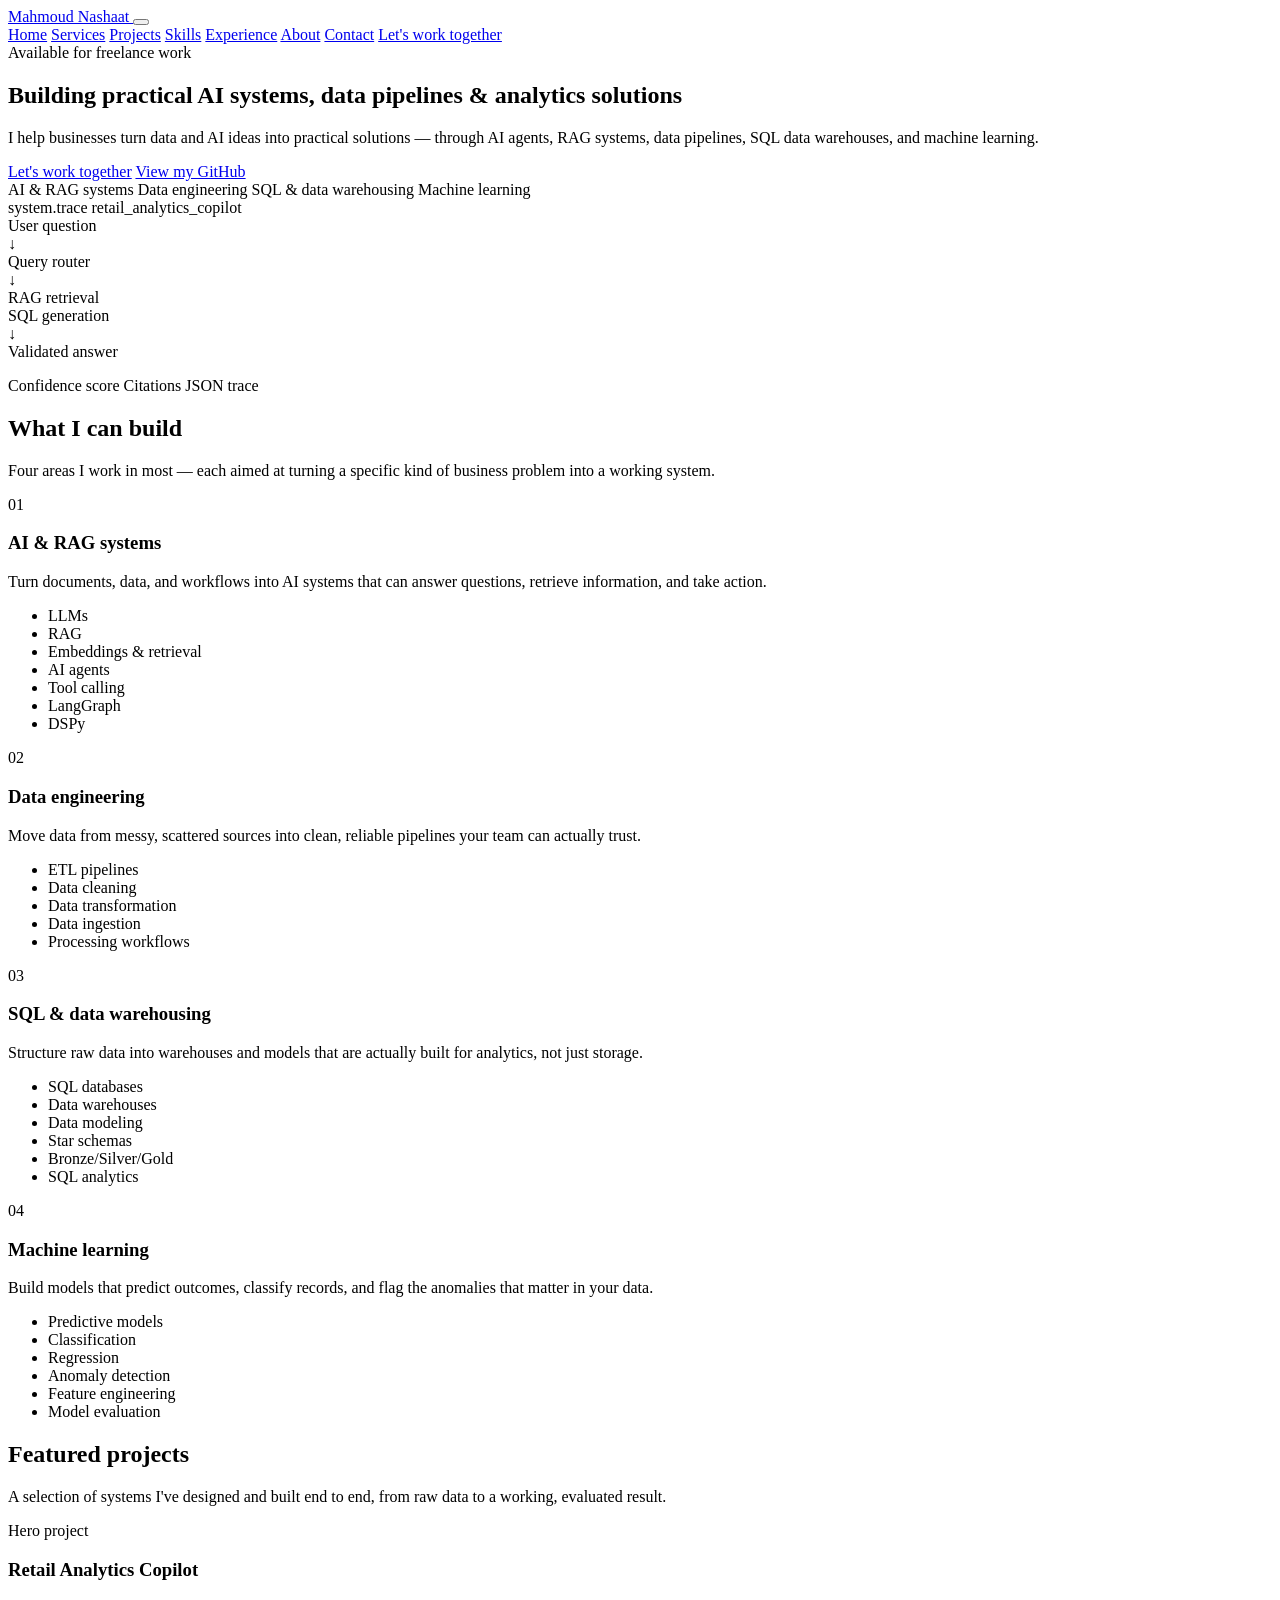
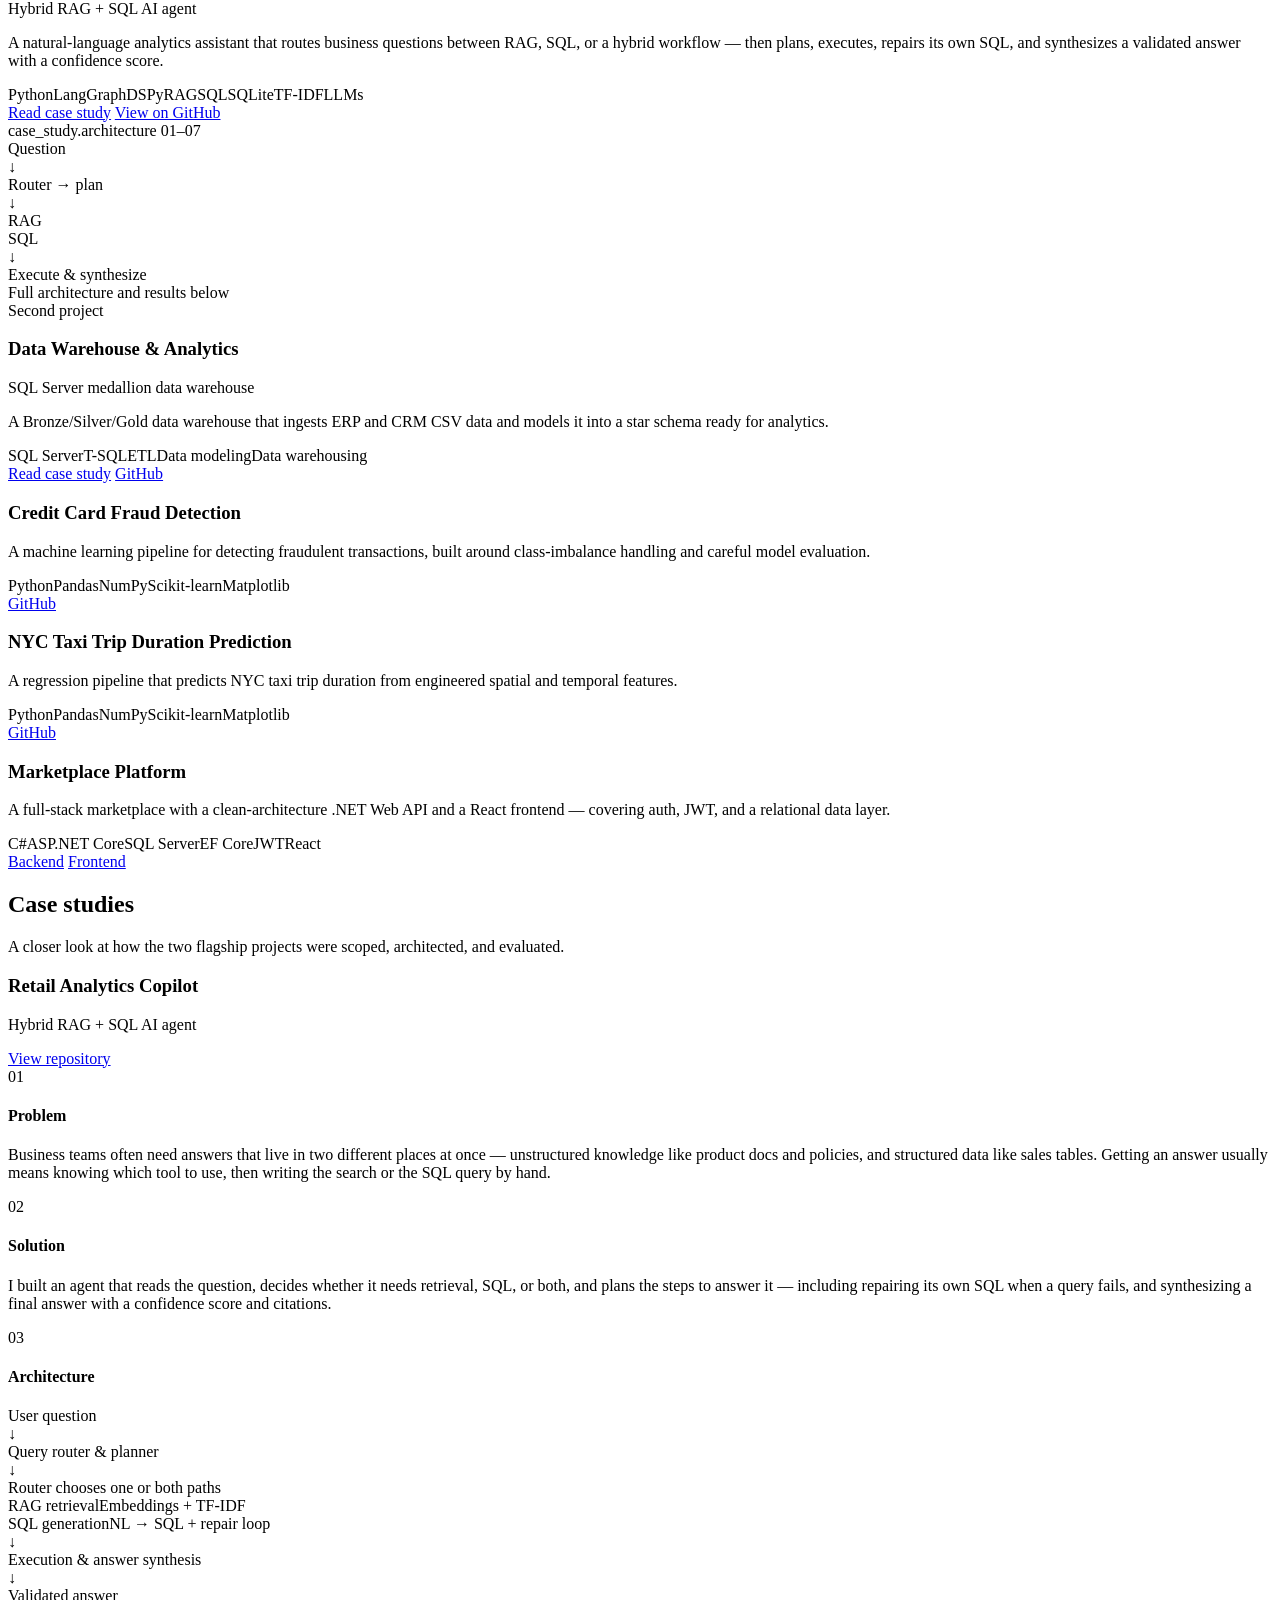
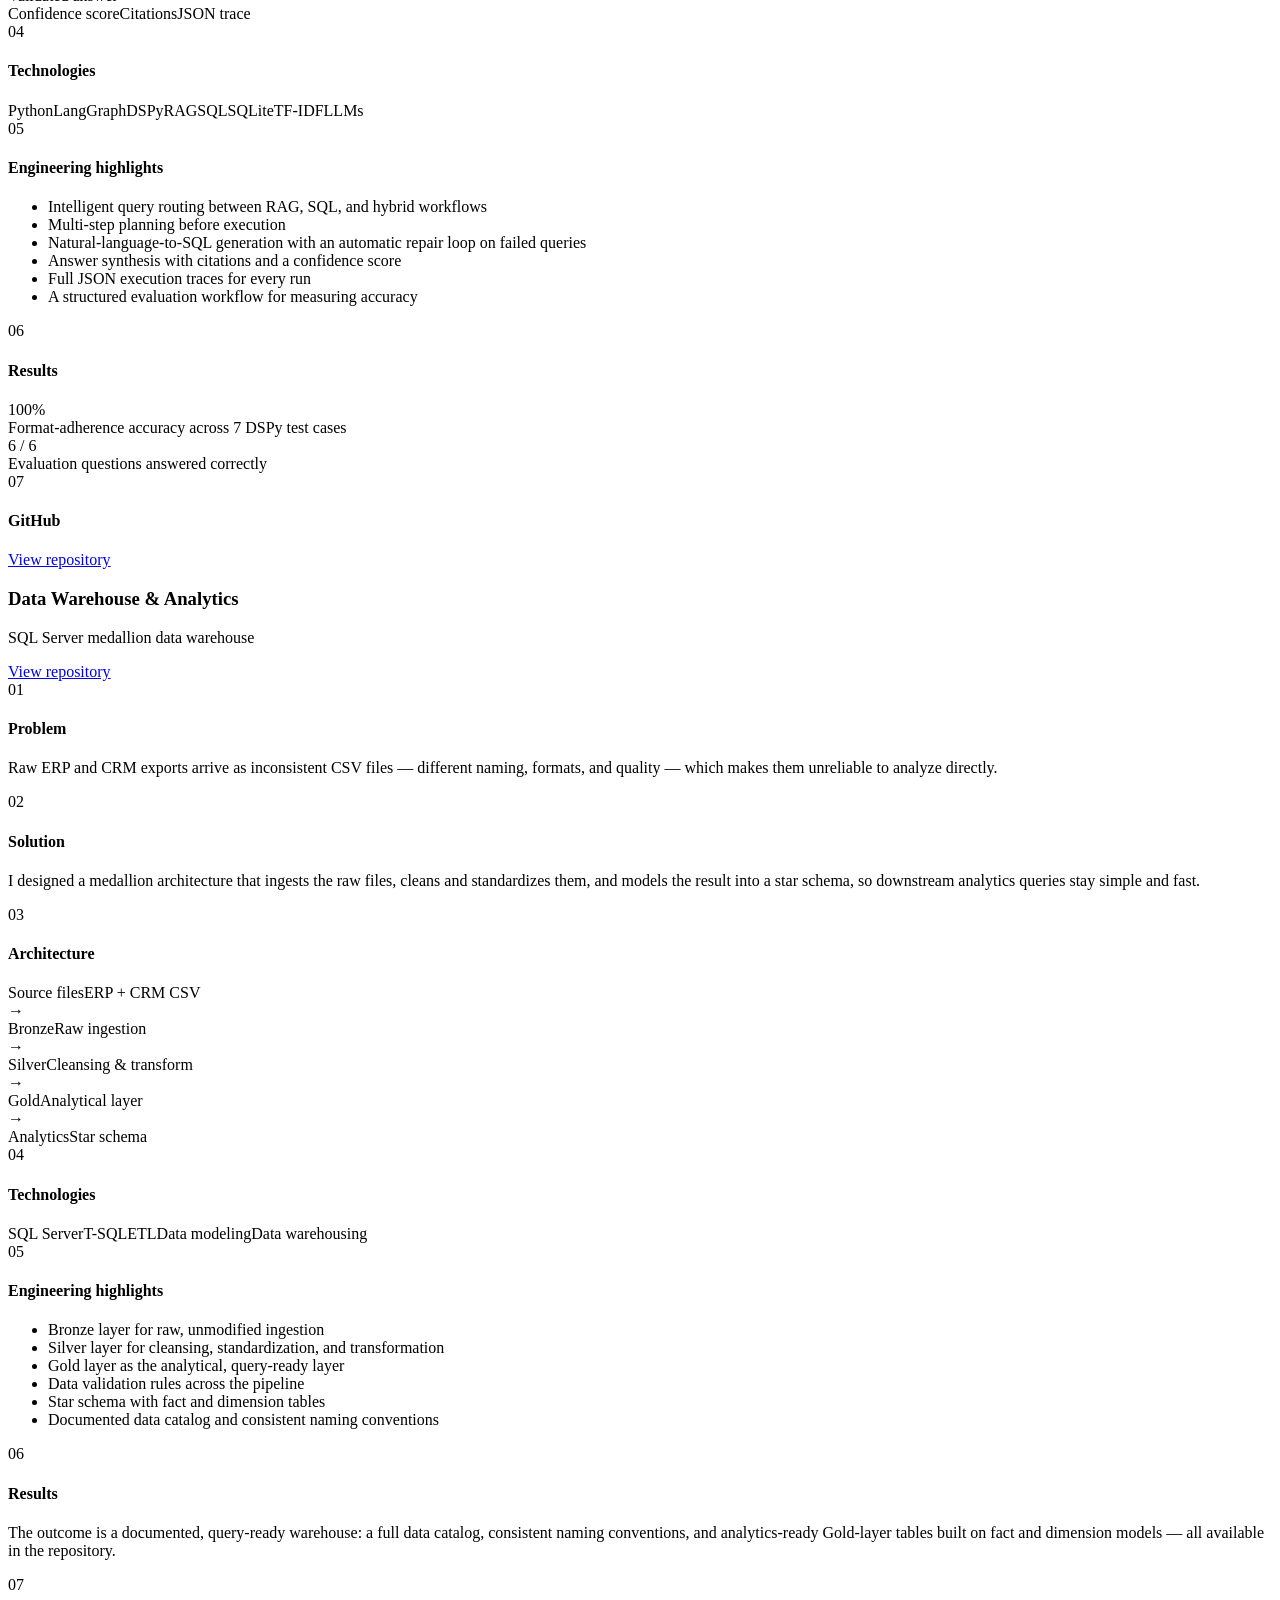
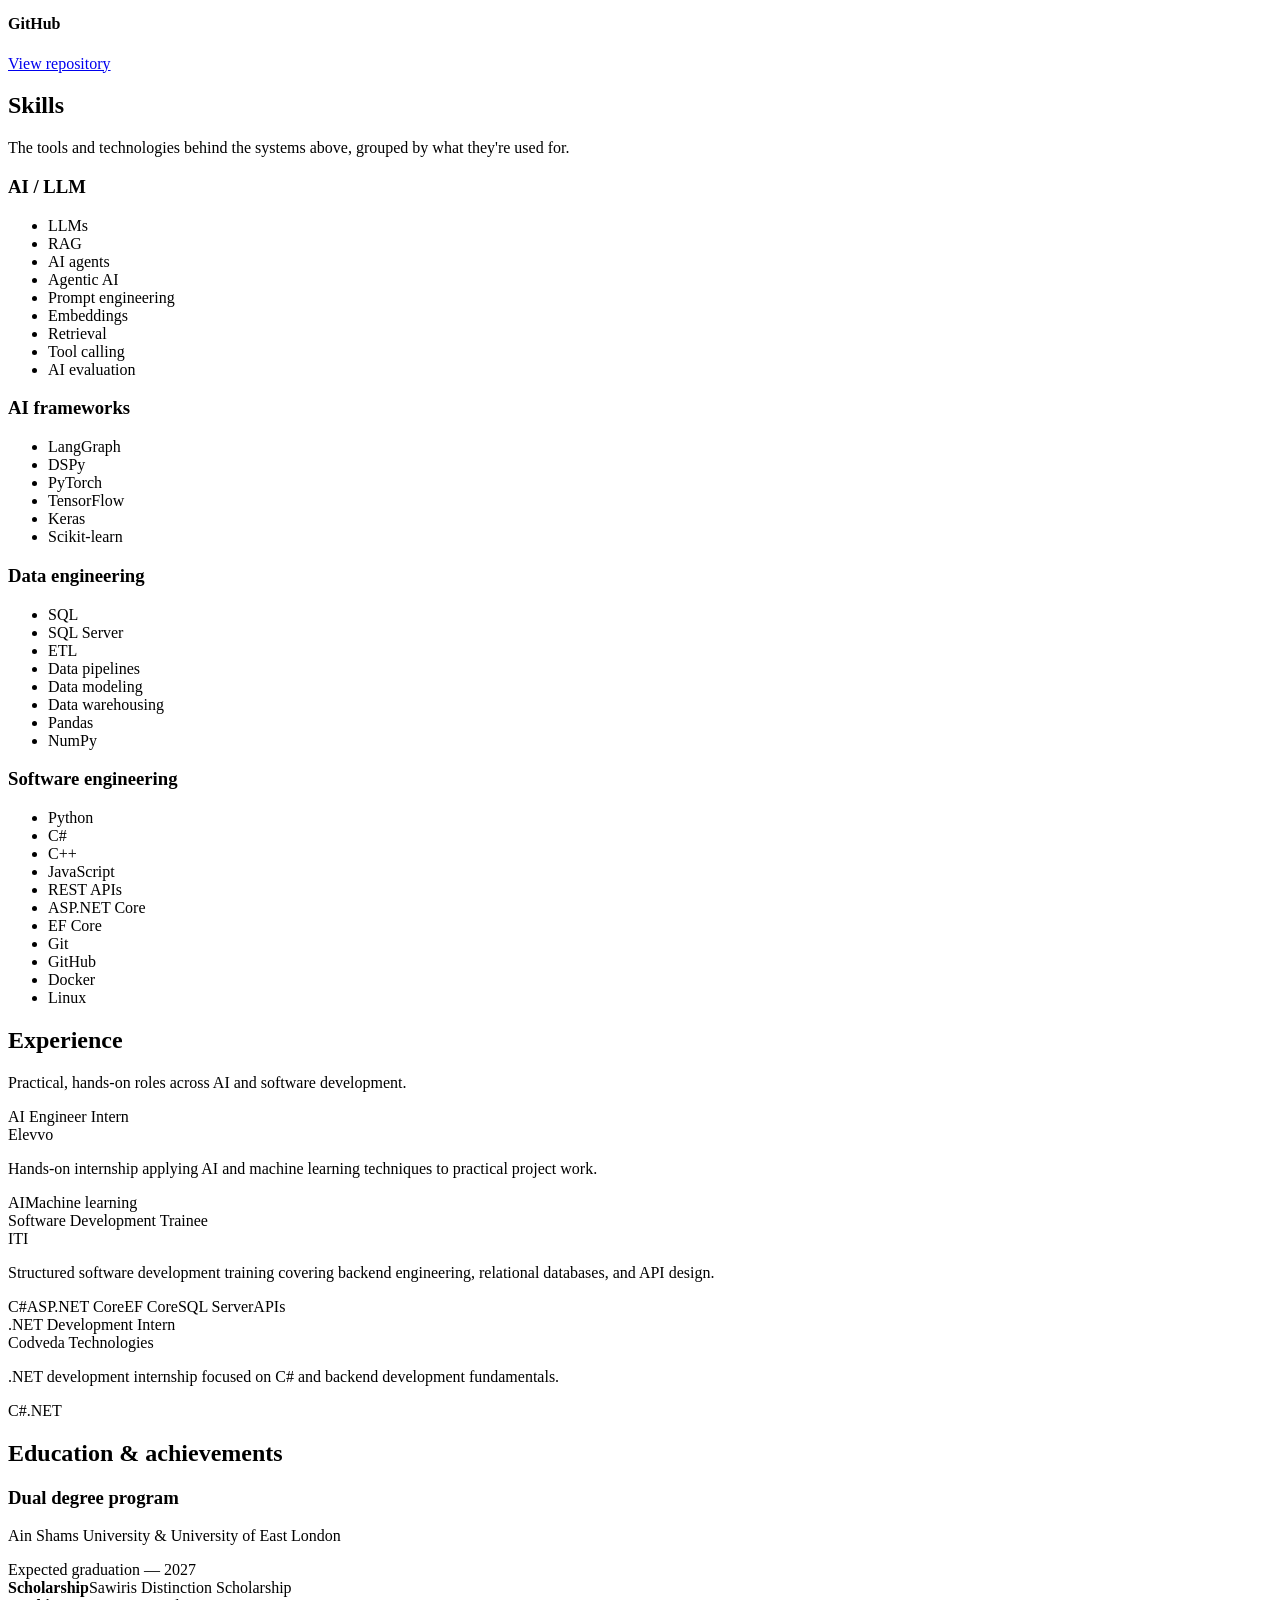
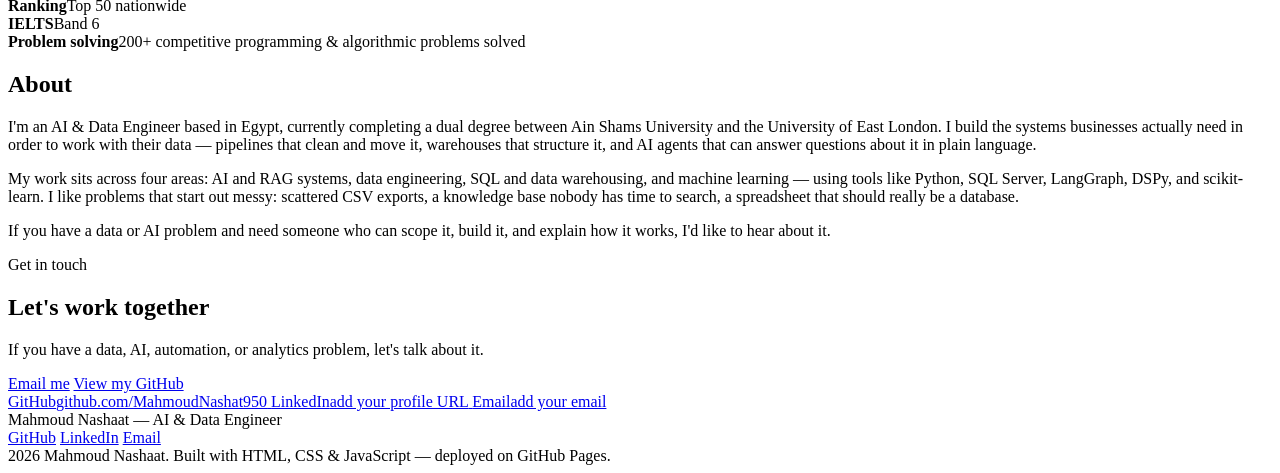
==== index.html @ 98f64640 "Add files via upload" ====
<!DOCTYPE html>
<html lang="en">
<head>
<meta charset="UTF-8">
<meta name="viewport" content="width=device-width, initial-scale=1.0">
<title>Mahmoud Nashaat | AI &amp; Data Engineer</title>
<meta name="description" content="AI &amp; Data Engineer building practical AI systems, data pipelines, SQL data warehouses, and analytics solutions. Available for freelance work.">
<meta name="author" content="Mahmoud Nashaat">

<!-- Open Graph -->
<meta property="og:type" content="website">
<meta property="og:title" content="Mahmoud Nashaat | AI &amp; Data Engineer">
<meta property="og:description" content="AI &amp; Data Engineer building practical AI systems, data pipelines, SQL data warehouses, and analytics solutions.">
<meta property="og:url" content="https://mahmoudnashat950.github.io/">
<meta property="og:site_name" content="Mahmoud Nashaat">

<!-- Twitter -->
<meta name="twitter:card" content="summary">
<meta name="twitter:title" content="Mahmoud Nashaat | AI &amp; Data Engineer">
<meta name="twitter:description" content="AI &amp; Data Engineer building practical AI systems, data pipelines, SQL data warehouses, and analytics solutions.">

<link rel="canonical" href="https://mahmoudnashat950.github.io/">
<link rel="icon" type="image/svg+xml" href="assets/favicon.svg">
<meta name="theme-color" content="#15181C">

<link rel="preconnect" href="https://fonts.googleapis.com">
<link rel="preconnect" href="https://fonts.gstatic.com" crossorigin>
<link href="https://fonts.googleapis.com/css2?family=IBM+Plex+Mono:wght@400;500;600;700&family=IBM+Plex+Sans:wght@400;500;600&display=swap" rel="stylesheet">

<link rel="stylesheet" href="css/styles.css">
<noscript><style>.reveal { opacity: 1 !important; transform: none !important; }</style></noscript>

<script type="application/ld+json">
{
  "@context": "https://schema.org",
  "@type": "Person",
  "name": "Mahmoud Nashaat",
  "jobTitle": "AI & Data Engineer",
  "url": "https://mahmoudnashat950.github.io/",
  "sameAs": ["https://github.com/MahmoudNashat950"]
}
</script>
</head>
<body>

<a class="skip-link" href="#main" style="position:absolute;left:-9999px;top:0;background:#15181C;color:#F3F4F1;padding:12px 18px;z-index:100;font-family:var(--font-display);">Skip to main content</a>

<header class="site-nav">
  <div class="nav-inner">
    <a class="brand" href="#home" aria-label="Mahmoud Nashaat, home">
      <span class="brand-mark" aria-hidden="true"></span>
      Mahmoud Nashaat
    </a>
    <button class="nav-toggle" id="navToggle" aria-label="Toggle navigation menu" aria-expanded="false" aria-controls="navLinks">
      <span></span><span></span><span></span>
    </button>
    <nav id="navLinks" class="nav-links" aria-label="Primary">
      <a href="#home">Home</a>
      <a href="#services">Services</a>
      <a href="#projects">Projects</a>
      <a href="#skills">Skills</a>
      <a href="#experience">Experience</a>
      <a href="#about">About</a>
      <a href="#contact">Contact</a>
      <a class="btn btn-primary btn-sm nav-cta" href="#contact">Let's work together</a>
    </nav>
  </div>
</header>

<main id="main">

  <!-- HERO -->
  <section class="hero" id="home">
    <div class="container">
      <div class="hero-anim">
        <div class="hero-status">
          <span class="dot" aria-hidden="true"></span>
          Available for freelance work
        </div>
        <h1>Building practical AI systems, data pipelines &amp; analytics solutions</h1>
        <p class="hero-sub">I help businesses turn data and AI ideas into practical solutions &mdash; through AI agents, RAG systems, data pipelines, SQL data warehouses, and machine learning.</p>
        <div class="hero-actions">
          <a class="btn btn-primary" href="#contact">Let's work together</a>
          <a class="btn btn-secondary" href="https://github.com/MahmoudNashat950" target="_blank" rel="noopener">View my GitHub</a>
        </div>
        <div class="hero-chips">
          <span class="chip">AI &amp; RAG systems</span>
          <span class="chip">Data engineering</span>
          <span class="chip">SQL &amp; data warehousing</span>
          <span class="chip">Machine learning</span>
        </div>
      </div>

      <div class="hero-visual" aria-hidden="true">
        <div class="hero-visual-label">
          <span>system.trace</span>
          <span>retail_analytics_copilot</span>
        </div>
        <div class="mini-flow">
          <div class="mini-flow-node">User question</div>
          <div class="mini-flow-arrow">&#8595;</div>
          <div class="mini-flow-node">Query router</div>
          <div class="mini-flow-arrow">&#8595;</div>
          <div class="mini-flow-branch">
            <div class="mini-flow-node gold">RAG retrieval</div>
            <div class="mini-flow-node teal">SQL generation</div>
          </div>
          <div class="mini-flow-arrow">&#8595;</div>
          <div class="mini-flow-node">Validated answer</div>
        </div>
        <div class="arch-tags" style="margin-top:16px; justify-content:flex-start;">
          <span class="tech-badge" style="border-color:var(--line-dark); color:var(--on-ink-soft);">Confidence score</span>
          <span class="tech-badge" style="border-color:var(--line-dark); color:var(--on-ink-soft);">Citations</span>
          <span class="tech-badge" style="border-color:var(--line-dark); color:var(--on-ink-soft);">JSON trace</span>
        </div>
      </div>
    </div>
  </section>

  <!-- SERVICES -->
  <section id="services">
    <div class="container">
      <div class="section-head reveal">
        <h2>What I can build</h2>
        <p>Four areas I work in most &mdash; each aimed at turning a specific kind of business problem into a working system.</p>
      </div>
      <div class="services-grid">
        <article class="service-card reveal">
          <span class="service-index">01</span>
          <h3>AI &amp; RAG systems</h3>
          <p>Turn documents, data, and workflows into AI systems that can answer questions, retrieve information, and take action.</p>
          <ul class="service-list">
            <li>LLMs</li><li>RAG</li><li>Embeddings &amp; retrieval</li><li>AI agents</li><li>Tool calling</li><li>LangGraph</li><li>DSPy</li>
          </ul>
        </article>
        <article class="service-card reveal">
          <span class="service-index">02</span>
          <h3>Data engineering</h3>
          <p>Move data from messy, scattered sources into clean, reliable pipelines your team can actually trust.</p>
          <ul class="service-list">
            <li>ETL pipelines</li><li>Data cleaning</li><li>Data transformation</li><li>Data ingestion</li><li>Processing workflows</li>
          </ul>
        </article>
        <article class="service-card reveal">
          <span class="service-index">03</span>
          <h3>SQL &amp; data warehousing</h3>
          <p>Structure raw data into warehouses and models that are actually built for analytics, not just storage.</p>
          <ul class="service-list">
            <li>SQL databases</li><li>Data warehouses</li><li>Data modeling</li><li>Star schemas</li><li>Bronze/Silver/Gold</li><li>SQL analytics</li>
          </ul>
        </article>
        <article class="service-card reveal">
          <span class="service-index">04</span>
          <h3>Machine learning</h3>
          <p>Build models that predict outcomes, classify records, and flag the anomalies that matter in your data.</p>
          <ul class="service-list">
            <li>Predictive models</li><li>Classification</li><li>Regression</li><li>Anomaly detection</li><li>Feature engineering</li><li>Model evaluation</li>
          </ul>
        </article>
      </div>
    </div>
  </section>

  <!-- FEATURED PROJECTS -->
  <section id="projects">
    <div class="container">
      <div class="section-head reveal">
        <h2>Featured projects</h2>
        <p>A selection of systems I've designed and built end to end, from raw data to a working, evaluated result.</p>
      </div>

      <div class="project-hero-card reveal">
        <div class="project-hero-copy">
          <span class="project-flag">Hero project</span>
          <h3>Retail Analytics Copilot</h3>
          <p class="project-subtitle">Hybrid RAG + SQL AI agent</p>
          <p class="project-desc">A natural-language analytics assistant that routes business questions between RAG, SQL, or a hybrid workflow &mdash; then plans, executes, repairs its own SQL, and synthesizes a validated answer with a confidence score.</p>
          <div class="tech-row">
            <span class="tech-badge">Python</span><span class="tech-badge">LangGraph</span><span class="tech-badge">DSPy</span><span class="tech-badge">RAG</span><span class="tech-badge">SQL</span><span class="tech-badge">SQLite</span><span class="tech-badge">TF-IDF</span><span class="tech-badge">LLMs</span>
          </div>
          <div class="project-links">
            <a class="btn btn-primary btn-sm" href="#case-copilot">Read case study</a>
            <a class="btn btn-secondary btn-sm" href="https://github.com/MahmoudNashat950/-Retail-Analytics-Copilot-DSPy-LangGraph-" target="_blank" rel="noopener">View on GitHub</a>
          </div>
        </div>
        <div class="project-hero-visual">
          <div class="hero-visual-label">
            <span>case_study.architecture</span>
            <span>01&ndash;07</span>
          </div>
          <div class="mini-flow">
            <div class="mini-flow-node">Question</div>
            <div class="mini-flow-arrow">&#8595;</div>
            <div class="mini-flow-node">Router &rarr; plan</div>
            <div class="mini-flow-arrow">&#8595;</div>
            <div class="mini-flow-branch">
              <div class="mini-flow-node gold">RAG</div>
              <div class="mini-flow-node teal">SQL</div>
            </div>
            <div class="mini-flow-arrow">&#8595;</div>
            <div class="mini-flow-node">Execute &amp; synthesize</div>
          </div>
          <div class="hero-visual-foot">Full architecture and results below</div>
        </div>
      </div>

      <div class="projects-grid">
        <article class="project-card reveal">
          <span class="project-flag">Second project</span>
          <h3>Data Warehouse &amp; Analytics</h3>
          <p class="project-subtitle">SQL Server medallion data warehouse</p>
          <p class="project-desc">A Bronze/Silver/Gold data warehouse that ingests ERP and CRM CSV data and models it into a star schema ready for analytics.</p>
          <div class="tech-row">
            <span class="tech-badge">SQL Server</span><span class="tech-badge">T-SQL</span><span class="tech-badge">ETL</span><span class="tech-badge">Data modeling</span><span class="tech-badge">Data warehousing</span>
          </div>
          <div class="project-links">
            <a class="btn btn-primary btn-sm" href="#case-warehouse">Read case study</a>
            <a class="btn btn-secondary btn-sm" href="https://github.com/MahmoudNashat950/sql-data-warehouse-project" target="_blank" rel="noopener">GitHub</a>
          </div>
        </article>

        <article class="project-card reveal">
          <h3>Credit Card Fraud Detection</h3>
          <p class="project-desc">A machine learning pipeline for detecting fraudulent transactions, built around class-imbalance handling and careful model evaluation.</p>
          <div class="tech-row">
            <span class="tech-badge">Python</span><span class="tech-badge">Pandas</span><span class="tech-badge">NumPy</span><span class="tech-badge">Scikit-learn</span><span class="tech-badge">Matplotlib</span>
          </div>
          <div class="project-links">
            <a class="btn btn-secondary btn-sm" href="https://github.com/MahmoudNashat950/credit_fraud_project" target="_blank" rel="noopener">GitHub</a>
          </div>
        </article>

        <article class="project-card reveal">
          <h3>NYC Taxi Trip Duration Prediction</h3>
          <p class="project-desc">A regression pipeline that predicts NYC taxi trip duration from engineered spatial and temporal features.</p>
          <div class="tech-row">
            <span class="tech-badge">Python</span><span class="tech-badge">Pandas</span><span class="tech-badge">NumPy</span><span class="tech-badge">Scikit-learn</span><span class="tech-badge">Matplotlib</span>
          </div>
          <div class="project-links">
            <a class="btn btn-secondary btn-sm" href="https://github.com/MahmoudNashat950/Kaggle-New-York-City-Taxi-Trip-Duration" target="_blank" rel="noopener">GitHub</a>
          </div>
        </article>

        <article class="project-card reveal">
          <h3>Marketplace Platform</h3>
          <p class="project-desc">A full-stack marketplace with a clean-architecture .NET Web API and a React frontend &mdash; covering auth, JWT, and a relational data layer.</p>
          <div class="tech-row">
            <span class="tech-badge">C#</span><span class="tech-badge">ASP.NET Core</span><span class="tech-badge">SQL Server</span><span class="tech-badge">EF Core</span><span class="tech-badge">JWT</span><span class="tech-badge">React</span>
          </div>
          <div class="project-links">
            <a class="btn btn-secondary btn-sm" href="https://github.com/MahmoudNashat950/MarketplaceBackend" target="_blank" rel="noopener">Backend</a>
            <a class="btn btn-secondary btn-sm" href="https://github.com/MahmoudNashat950/Ecommerce-frontend" target="_blank" rel="noopener">Frontend</a>
          </div>
        </article>
      </div>
    </div>
  </section>

  <!-- CASE STUDIES -->
  <section id="case-studies">
    <div class="container">
      <div class="section-head reveal">
        <h2>Case studies</h2>
        <p>A closer look at how the two flagship projects were scoped, architected, and evaluated.</p>
      </div>

      <article class="case-study reveal" id="case-copilot">
        <div class="case-head">
          <div>
            <h3>Retail Analytics Copilot</h3>
            <p class="project-subtitle">Hybrid RAG + SQL AI agent</p>
          </div>
          <a class="btn btn-secondary btn-sm" href="https://github.com/MahmoudNashat950/-Retail-Analytics-Copilot-DSPy-LangGraph-" target="_blank" rel="noopener">View repository</a>
        </div>

        <div class="case-block">
          <div class="case-block-head"><span class="case-num">01</span><h4>Problem</h4></div>
          <p>Business teams often need answers that live in two different places at once &mdash; unstructured knowledge like product docs and policies, and structured data like sales tables. Getting an answer usually means knowing which tool to use, then writing the search or the SQL query by hand.</p>
        </div>
        <div class="case-block">
          <div class="case-block-head"><span class="case-num">02</span><h4>Solution</h4></div>
          <p>I built an agent that reads the question, decides whether it needs retrieval, SQL, or both, and plans the steps to answer it &mdash; including repairing its own SQL when a query fails, and synthesizing a final answer with a confidence score and citations.</p>
        </div>
        <div class="case-block">
          <div class="case-block-head"><span class="case-num">03</span><h4>Architecture</h4></div>
          <div class="arch-diagram">
            <div class="arch-node">User question</div>
            <div class="arch-arrow">&#8595;</div>
            <div class="arch-node">Query router &amp; planner</div>
            <div class="arch-arrow">&#8595;</div>
            <div class="arch-branch-label">Router chooses one or both paths</div>
            <div class="arch-branch">
              <div class="arch-node gold">RAG retrieval<span class="arch-note">Embeddings + TF-IDF</span></div>
              <div class="arch-node teal">SQL generation<span class="arch-note">NL &rarr; SQL + repair loop</span></div>
            </div>
            <div class="arch-arrow">&#8595;</div>
            <div class="arch-node">Execution &amp; answer synthesis</div>
            <div class="arch-arrow">&#8595;</div>
            <div class="arch-node">Validated answer
              <div class="arch-tags">
                <span class="tech-badge">Confidence score</span><span class="tech-badge">Citations</span><span class="tech-badge">JSON trace</span>
              </div>
            </div>
          </div>
        </div>
        <div class="case-block">
          <div class="case-block-head"><span class="case-num">04</span><h4>Technologies</h4></div>
          <div class="tech-row">
            <span class="tech-badge">Python</span><span class="tech-badge">LangGraph</span><span class="tech-badge">DSPy</span><span class="tech-badge">RAG</span><span class="tech-badge">SQL</span><span class="tech-badge">SQLite</span><span class="tech-badge">TF-IDF</span><span class="tech-badge">LLMs</span>
          </div>
        </div>
        <div class="case-block">
          <div class="case-block-head"><span class="case-num">05</span><h4>Engineering highlights</h4></div>
          <ul>
            <li>Intelligent query routing between RAG, SQL, and hybrid workflows</li>
            <li>Multi-step planning before execution</li>
            <li>Natural-language-to-SQL generation with an automatic repair loop on failed queries</li>
            <li>Answer synthesis with citations and a confidence score</li>
            <li>Full JSON execution traces for every run</li>
            <li>A structured evaluation workflow for measuring accuracy</li>
          </ul>
        </div>
        <div class="case-block">
          <div class="case-block-head"><span class="case-num">06</span><h4>Results</h4></div>
          <div class="metric-row">
            <div class="metric-card">
              <div class="metric-value">100%</div>
              <div class="metric-label">Format-adherence accuracy across 7 DSPy test cases</div>
            </div>
            <div class="metric-card">
              <div class="metric-value">6 / 6</div>
              <div class="metric-label">Evaluation questions answered correctly</div>
            </div>
          </div>
        </div>
        <div class="case-block">
          <div class="case-block-head"><span class="case-num">07</span><h4>GitHub</h4></div>
          <a class="btn btn-primary btn-sm" href="https://github.com/MahmoudNashat950/-Retail-Analytics-Copilot-DSPy-LangGraph-" target="_blank" rel="noopener">View repository</a>
        </div>
      </article>

      <article class="case-study reveal" id="case-warehouse">
        <div class="case-head">
          <div>
            <h3>Data Warehouse &amp; Analytics</h3>
            <p class="project-subtitle">SQL Server medallion data warehouse</p>
          </div>
          <a class="btn btn-secondary btn-sm" href="https://github.com/MahmoudNashat950/sql-data-warehouse-project" target="_blank" rel="noopener">View repository</a>
        </div>

        <div class="case-block">
          <div class="case-block-head"><span class="case-num">01</span><h4>Problem</h4></div>
          <p>Raw ERP and CRM exports arrive as inconsistent CSV files &mdash; different naming, formats, and quality &mdash; which makes them unreliable to analyze directly.</p>
        </div>
        <div class="case-block">
          <div class="case-block-head"><span class="case-num">02</span><h4>Solution</h4></div>
          <p>I designed a medallion architecture that ingests the raw files, cleans and standardizes them, and models the result into a star schema, so downstream analytics queries stay simple and fast.</p>
        </div>
        <div class="case-block">
          <div class="case-block-head"><span class="case-num">03</span><h4>Architecture</h4></div>
          <div class="arch-pipeline">
            <div class="arch-node">Source files<span class="arch-note">ERP + CRM CSV</span></div>
            <div class="arch-pipeline-arrow">&#8594;</div>
            <div class="arch-node bronze">Bronze<span class="arch-note">Raw ingestion</span></div>
            <div class="arch-pipeline-arrow">&#8594;</div>
            <div class="arch-node silver">Silver<span class="arch-note">Cleansing &amp; transform</span></div>
            <div class="arch-pipeline-arrow">&#8594;</div>
            <div class="arch-node gold">Gold<span class="arch-note">Analytical layer</span></div>
            <div class="arch-pipeline-arrow">&#8594;</div>
            <div class="arch-node">Analytics<span class="arch-note">Star schema</span></div>
          </div>
        </div>
        <div class="case-block">
          <div class="case-block-head"><span class="case-num">04</span><h4>Technologies</h4></div>
          <div class="tech-row">
            <span class="tech-badge">SQL Server</span><span class="tech-badge">T-SQL</span><span class="tech-badge">ETL</span><span class="tech-badge">Data modeling</span><span class="tech-badge">Data warehousing</span>
          </div>
        </div>
        <div class="case-block">
          <div class="case-block-head"><span class="case-num">05</span><h4>Engineering highlights</h4></div>
          <ul>
            <li>Bronze layer for raw, unmodified ingestion</li>
            <li>Silver layer for cleansing, standardization, and transformation</li>
            <li>Gold layer as the analytical, query-ready layer</li>
            <li>Data validation rules across the pipeline</li>
            <li>Star schema with fact and dimension tables</li>
            <li>Documented data catalog and consistent naming conventions</li>
          </ul>
        </div>
        <div class="case-block">
          <div class="case-block-head"><span class="case-num">06</span><h4>Results</h4></div>
          <p>The outcome is a documented, query-ready warehouse: a full data catalog, consistent naming conventions, and analytics-ready Gold-layer tables built on fact and dimension models &mdash; all available in the repository.</p>
        </div>
        <div class="case-block">
          <div class="case-block-head"><span class="case-num">07</span><h4>GitHub</h4></div>
          <a class="btn btn-primary btn-sm" href="https://github.com/MahmoudNashat950/sql-data-warehouse-project" target="_blank" rel="noopener">View repository</a>
        </div>
      </article>
    </div>
  </section>

  <!-- SKILLS -->
  <section id="skills">
    <div class="container">
      <div class="section-head reveal">
        <h2>Skills</h2>
        <p>The tools and technologies behind the systems above, grouped by what they're used for.</p>
      </div>
      <div class="skills-grid">
        <div class="skill-group reveal">
          <h3>AI / LLM</h3>
          <ul class="skill-chips">
            <li>LLMs</li><li>RAG</li><li>AI agents</li><li>Agentic AI</li><li>Prompt engineering</li><li>Embeddings</li><li>Retrieval</li><li>Tool calling</li><li>AI evaluation</li>
          </ul>
        </div>
        <div class="skill-group reveal">
          <h3>AI frameworks</h3>
          <ul class="skill-chips">
            <li>LangGraph</li><li>DSPy</li><li>PyTorch</li><li>TensorFlow</li><li>Keras</li><li>Scikit-learn</li>
          </ul>
        </div>
        <div class="skill-group reveal">
          <h3>Data engineering</h3>
          <ul class="skill-chips">
            <li>SQL</li><li>SQL Server</li><li>ETL</li><li>Data pipelines</li><li>Data modeling</li><li>Data warehousing</li><li>Pandas</li><li>NumPy</li>
          </ul>
        </div>
        <div class="skill-group reveal">
          <h3>Software engineering</h3>
          <ul class="skill-chips">
            <li>Python</li><li>C#</li><li>C++</li><li>JavaScript</li><li>REST APIs</li><li>ASP.NET Core</li><li>EF Core</li><li>Git</li><li>GitHub</li><li>Docker</li><li>Linux</li>
          </ul>
        </div>
      </div>
    </div>
  </section>

  <!-- EXPERIENCE -->
  <section id="experience">
    <div class="container">
      <div class="section-head reveal">
        <h2>Experience</h2>
        <p>Practical, hands-on roles across AI and software development.</p>
      </div>
      <div class="timeline">
        <div class="timeline-item reveal">
          <div class="timeline-role">AI Engineer Intern</div>
          <div class="timeline-org">Elevvo</div>
          <p class="timeline-desc">Hands-on internship applying AI and machine learning techniques to practical project work.</p>
          <div class="timeline-tags">
            <span class="tech-badge">AI</span><span class="tech-badge">Machine learning</span>
          </div>
        </div>
        <div class="timeline-item reveal">
          <div class="timeline-role">Software Development Trainee</div>
          <div class="timeline-org">ITI</div>
          <p class="timeline-desc">Structured software development training covering backend engineering, relational databases, and API design.</p>
          <div class="timeline-tags">
            <span class="tech-badge">C#</span><span class="tech-badge">ASP.NET Core</span><span class="tech-badge">EF Core</span><span class="tech-badge">SQL Server</span><span class="tech-badge">APIs</span>
          </div>
        </div>
        <div class="timeline-item reveal">
          <div class="timeline-role">.NET Development Intern</div>
          <div class="timeline-org">Codveda Technologies</div>
          <p class="timeline-desc">.NET development internship focused on C# and backend development fundamentals.</p>
          <div class="timeline-tags">
            <span class="tech-badge">C#</span><span class="tech-badge">.NET</span>
          </div>
        </div>
      </div>
    </div>
  </section>

  <!-- EDUCATION & ACHIEVEMENTS -->
  <section id="education">
    <div class="container">
      <div class="section-head reveal">
        <h2>Education &amp; achievements</h2>
      </div>
      <div class="edu-ach-grid">
        <div class="edu-card reveal">
          <h3>Dual degree program</h3>
          <p>Ain Shams University &amp; University of East London</p>
          <div class="edu-meta">Expected graduation &mdash; 2027</div>
        </div>
        <div class="ach-list reveal">
          <div class="ach-item"><strong>Scholarship</strong>Sawiris Distinction Scholarship</div>
          <div class="ach-item"><strong>Ranking</strong>Top 50 nationwide</div>
          <div class="ach-item"><strong>IELTS</strong>Band 6</div>
          <div class="ach-item"><strong>Problem solving</strong>200+ competitive programming &amp; algorithmic problems solved</div>
        </div>
      </div>
    </div>
  </section>

  <!-- ABOUT -->
  <section id="about">
    <div class="container about-wrap">
      <div class="section-head reveal" style="margin-bottom:0;">
        <h2>About</h2>
      </div>
      <div class="about-copy reveal">
        <p>I'm an AI &amp; Data Engineer based in Egypt, currently completing a dual degree between Ain Shams University and the University of East London. I build the systems businesses actually need in order to work with their data &mdash; pipelines that clean and move it, warehouses that structure it, and AI agents that can answer questions about it in plain language.</p>
        <p>My work sits across four areas: AI and RAG systems, data engineering, SQL and data warehousing, and machine learning &mdash; using tools like Python, SQL Server, LangGraph, DSPy, and scikit-learn. I like problems that start out messy: scattered CSV exports, a knowledge base nobody has time to search, a spreadsheet that should really be a database.</p>
        <p>If you have a data or AI problem and need someone who can scope it, build it, and explain how it works, I'd like to hear about it.</p>
      </div>
    </div>
  </section>

  <!-- CONTACT -->
  <section id="contact" class="contact-section">
    <div class="container contact-inner">
      <div>
        <div class="section-mark reveal">Get in touch</div>
        <h2 class="reveal">Let's work together</h2>
        <div class="section-head reveal" style="margin-top:14px;">
          <p>If you have a data, AI, automation, or analytics problem, let's talk about it.</p>
        </div>
        <div class="contact-actions reveal">
          <a class="btn btn-primary-on-ink" href="mailto:YOUR_EMAIL@example.com">Email me</a>
          <a class="btn btn-ghost-on-ink" href="https://github.com/MahmoudNashat950" target="_blank" rel="noopener">View my GitHub</a>
        </div>
      </div>
      <div class="contact-links reveal">
        <a class="contact-link" href="https://github.com/MahmoudNashat950" target="_blank" rel="noopener">
          <span>GitHub</span><span>github.com/MahmoudNashat950</span>
        </a>
        <a class="contact-link" href="https://linkedin.com/in/YOUR-LINKEDIN-USERNAME" target="_blank" rel="noopener">
          <span>LinkedIn</span><span>add your profile URL</span>
        </a>
        <a class="contact-link" href="mailto:YOUR_EMAIL@example.com">
          <span>Email</span><span>add your email</span>
        </a>
      </div>
    </div>
  </section>

</main>

<footer class="site-footer">
  <div class="container footer-inner">
    <div class="footer-brand">Mahmoud Nashaat &mdash; AI &amp; Data Engineer</div>
    <div class="footer-links">
      <a href="https://github.com/MahmoudNashat950" target="_blank" rel="noopener">GitHub</a>
      <a href="https://linkedin.com/in/YOUR-LINKEDIN-USERNAME" target="_blank" rel="noopener">LinkedIn</a>
      <a href="mailto:YOUR_EMAIL@example.com">Email</a>
    </div>
    <div class="footer-note">
      <span id="footYear">2026</span> Mahmoud Nashaat. Built with HTML, CSS &amp; JavaScript &mdash; deployed on GitHub Pages.
    </div>
  </div>
</footer>

<script src="js/main.js"></script>
</body>
</html>
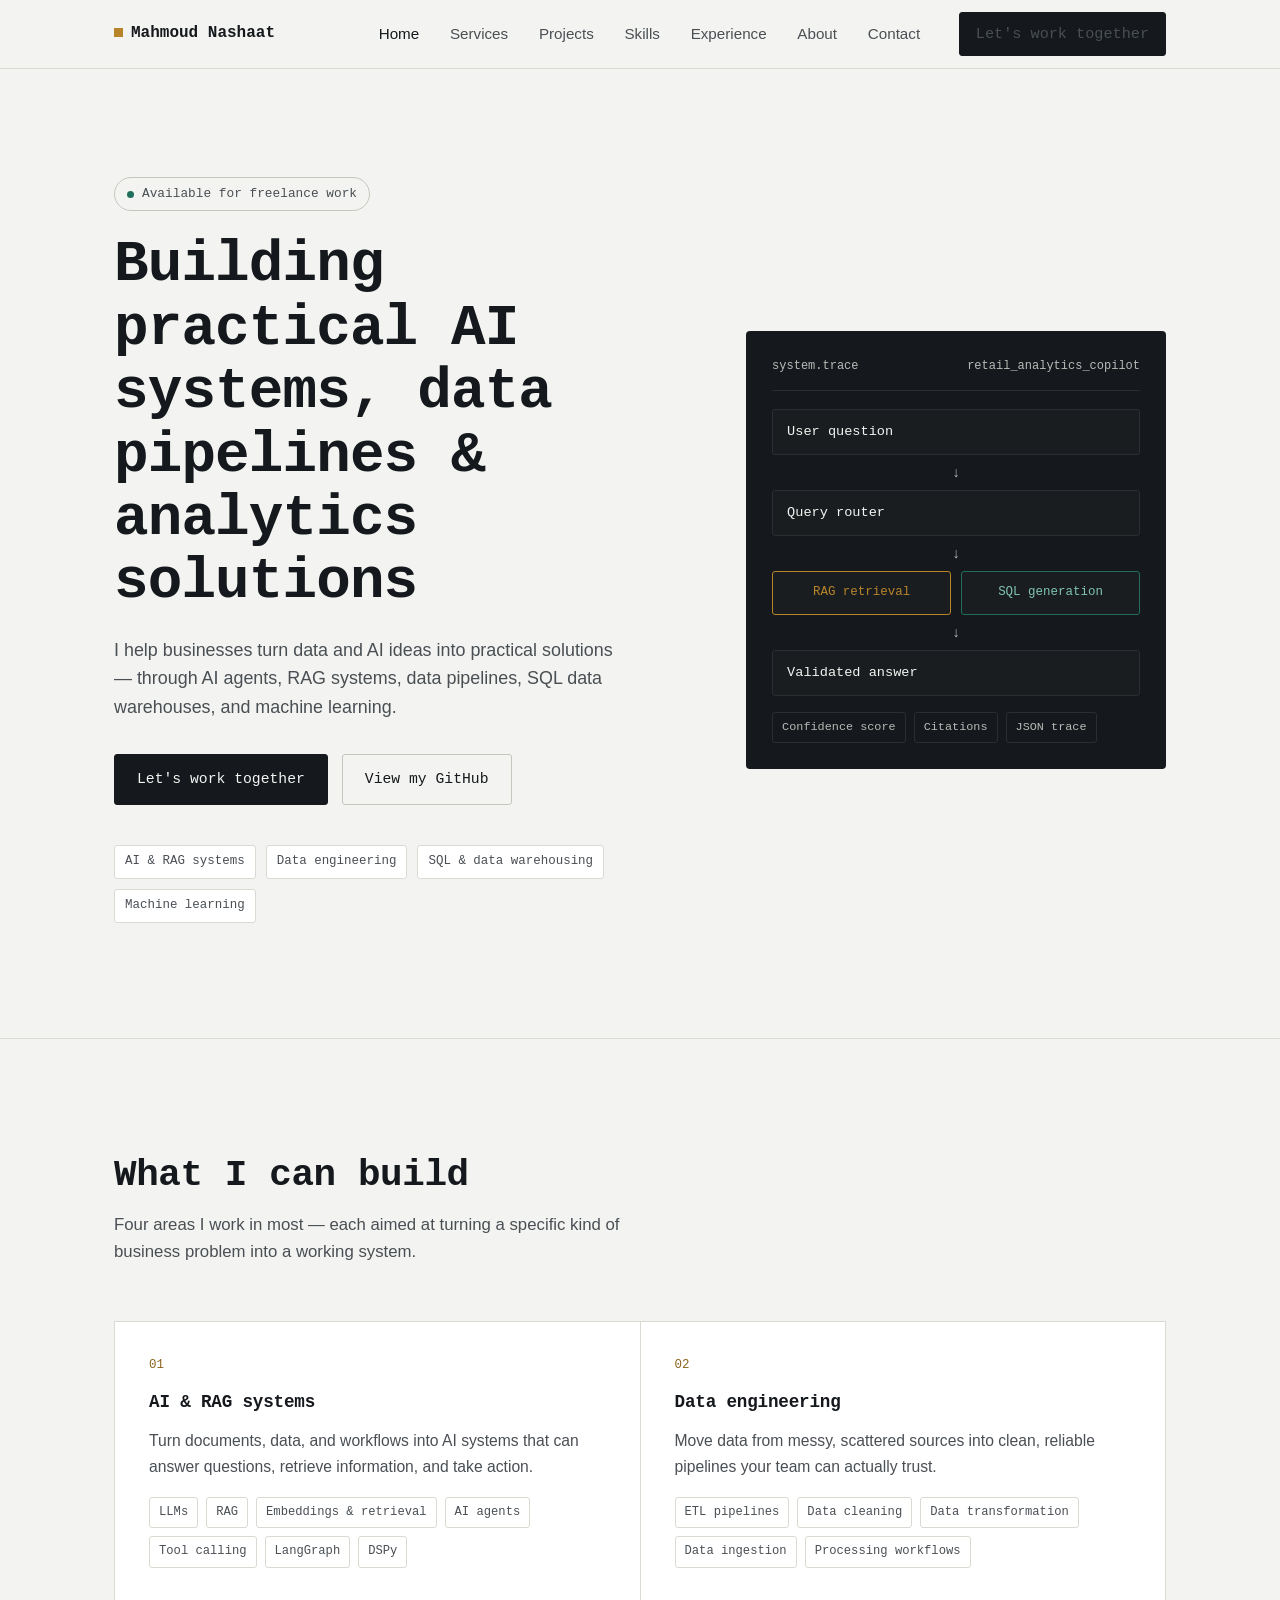
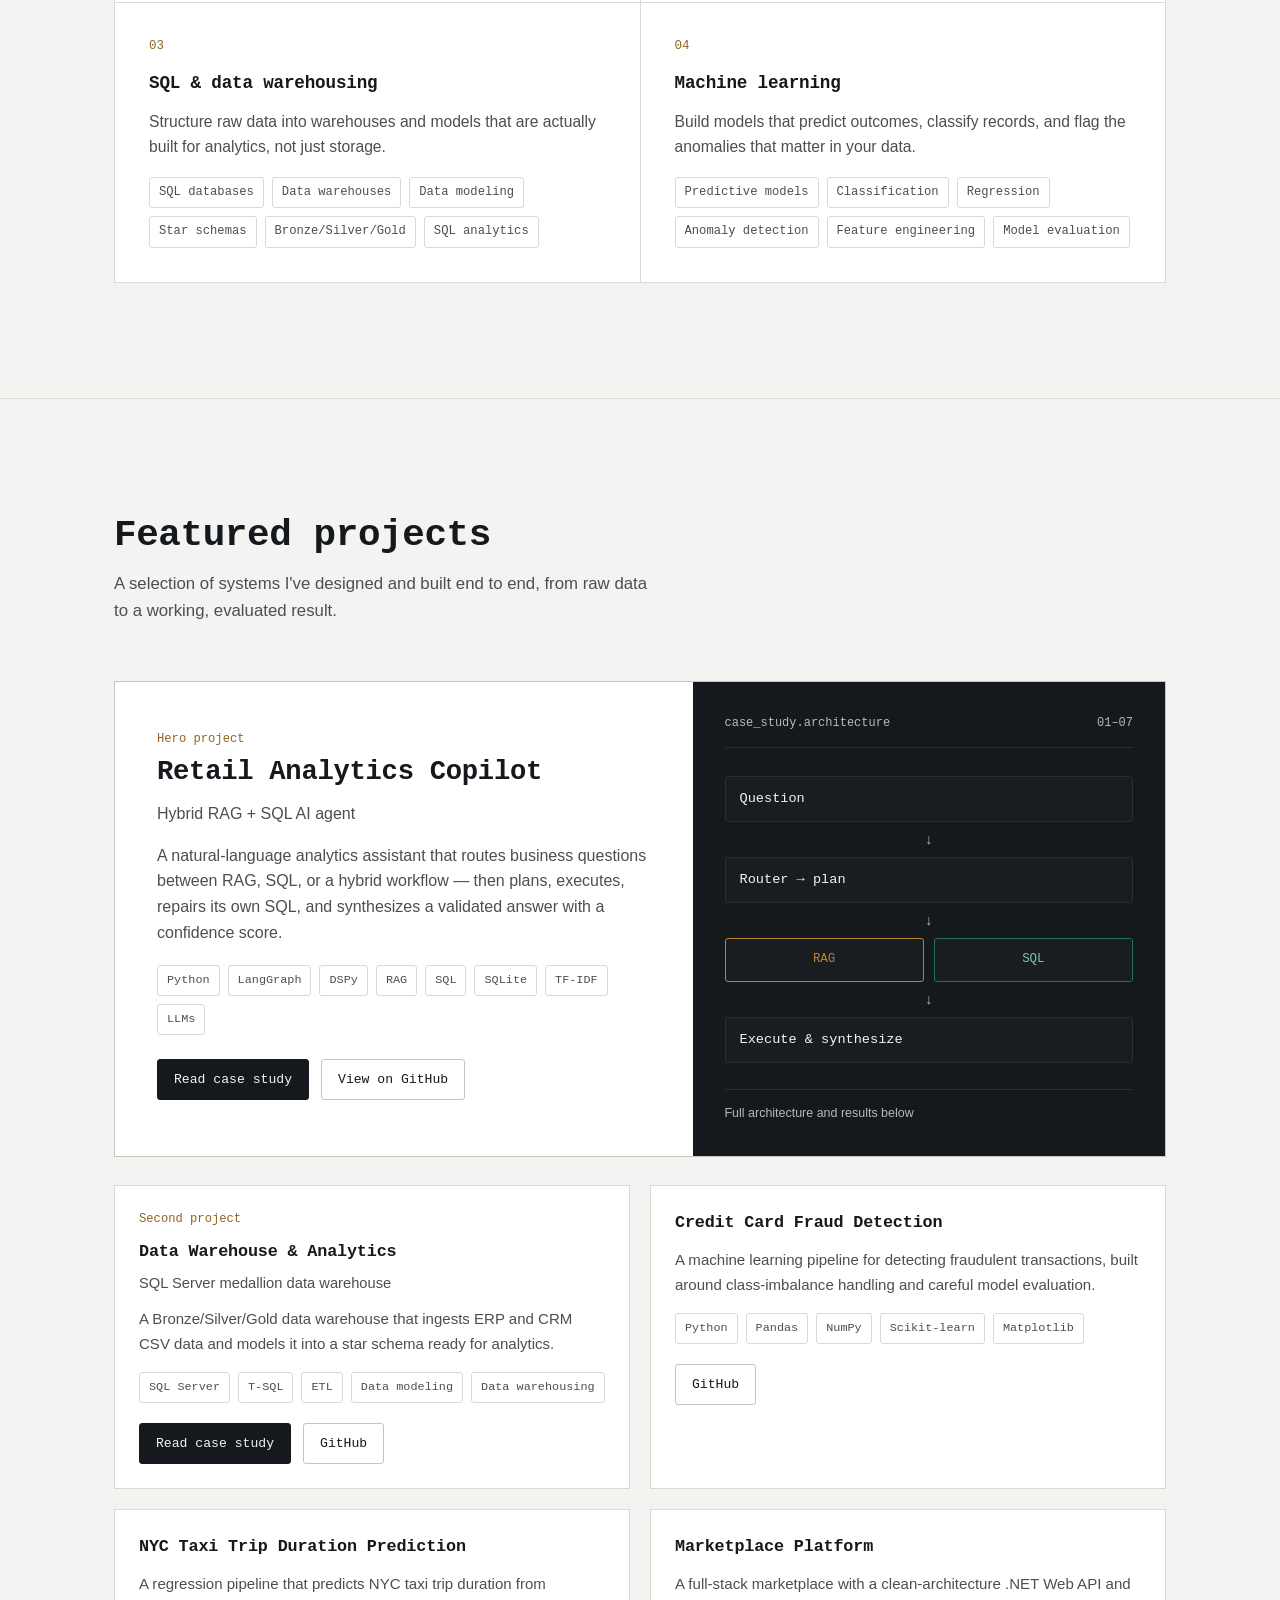
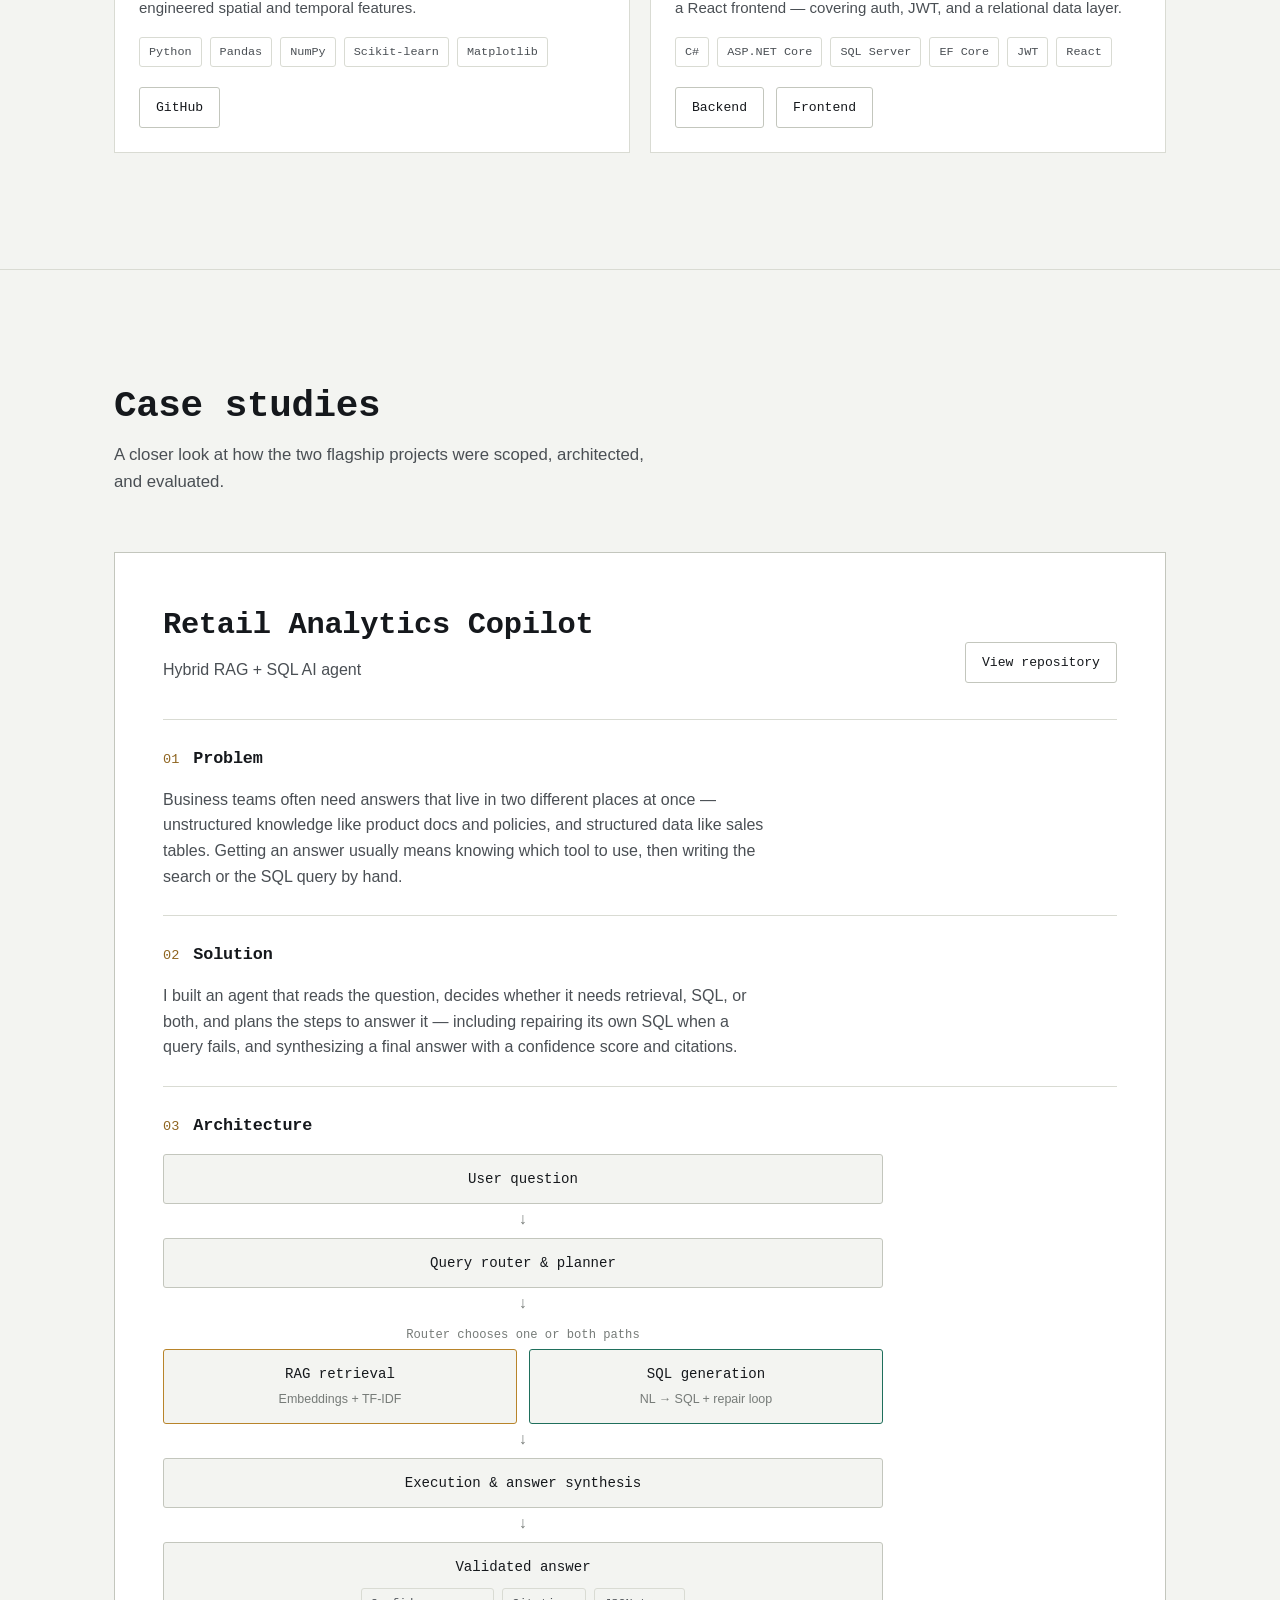
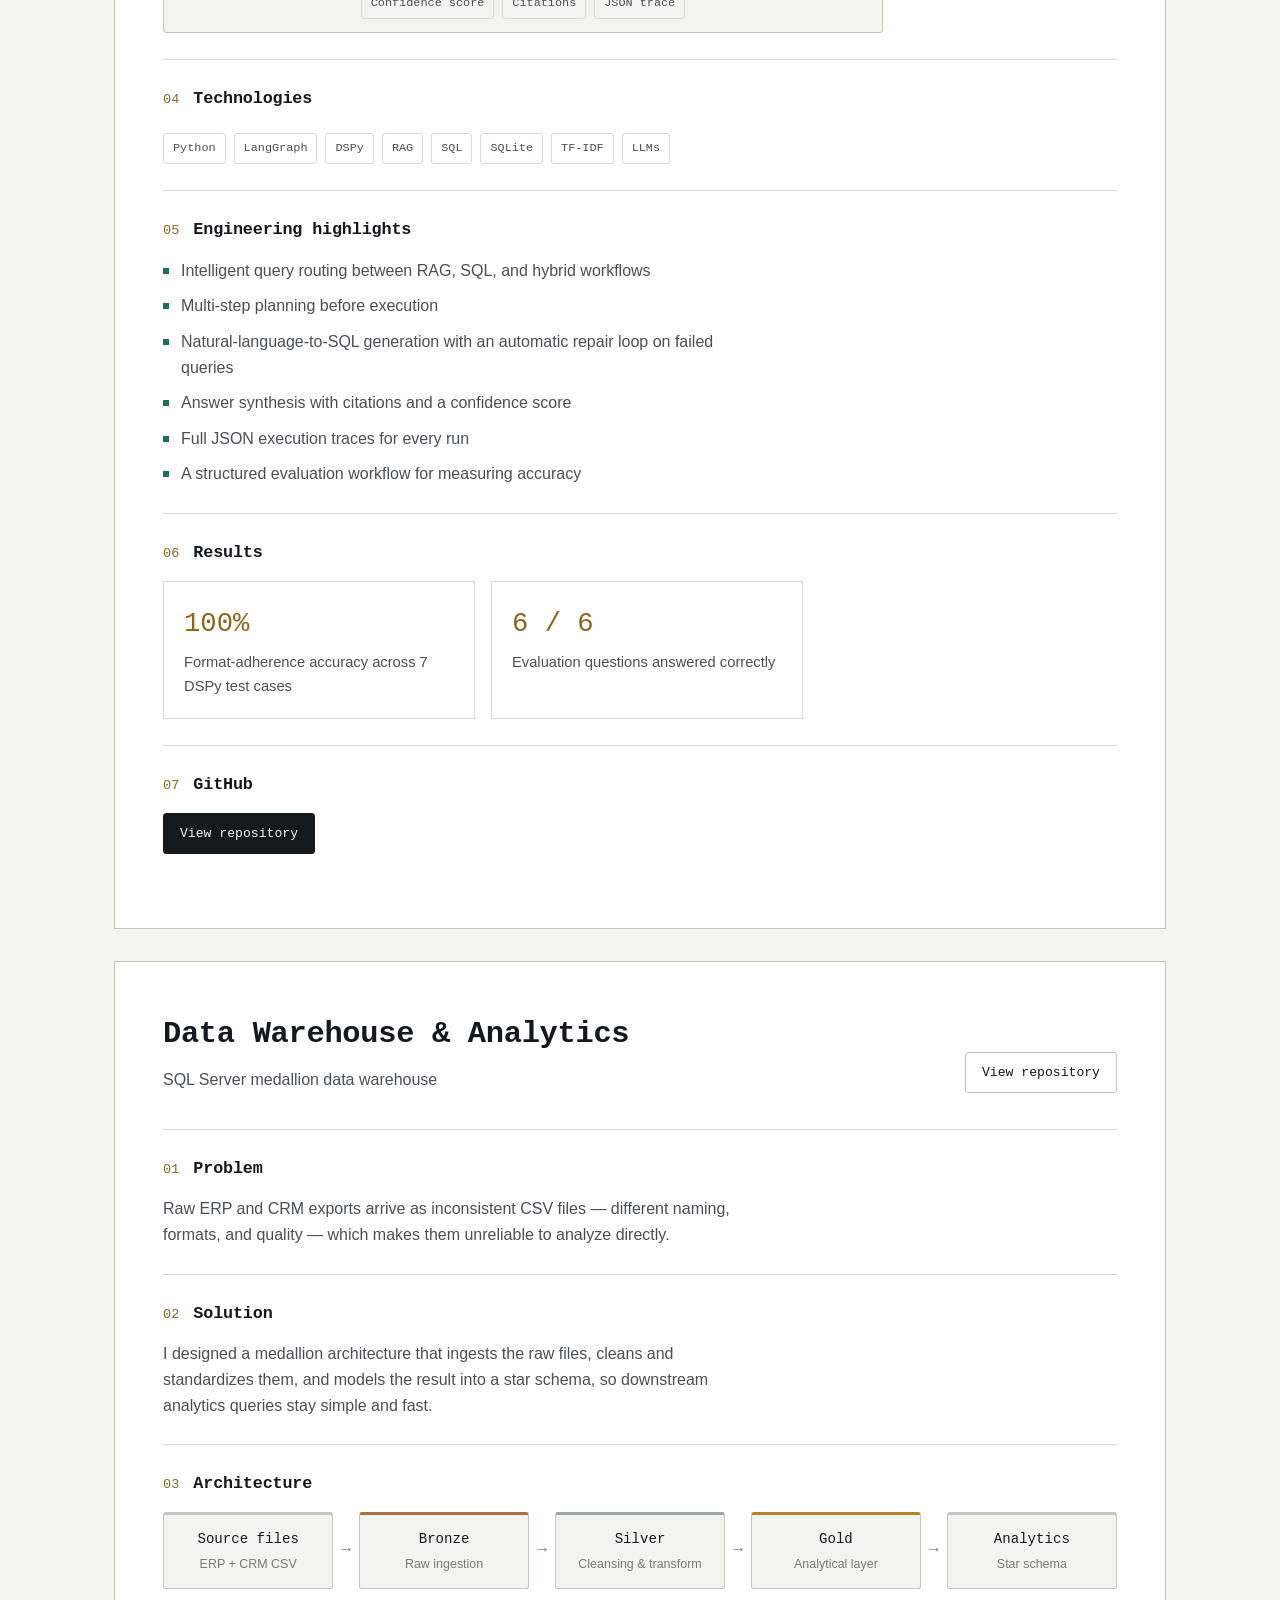
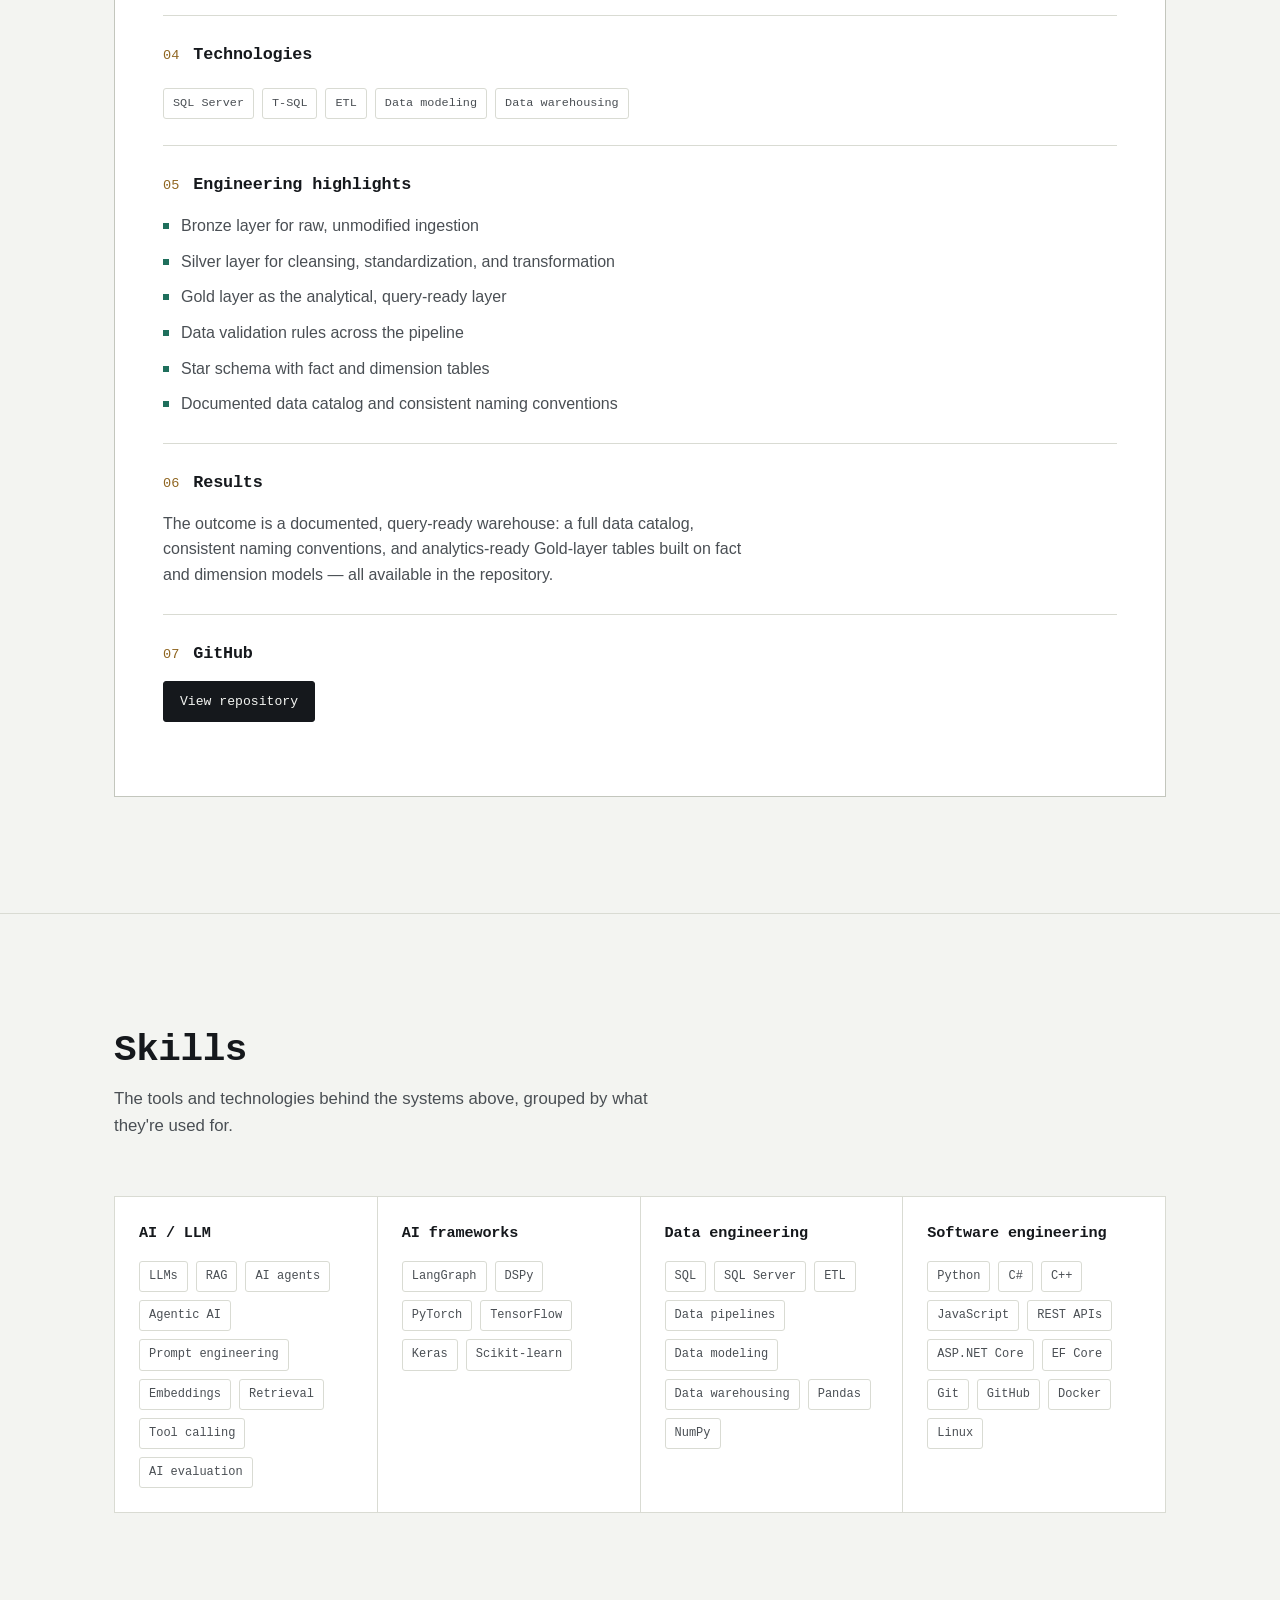
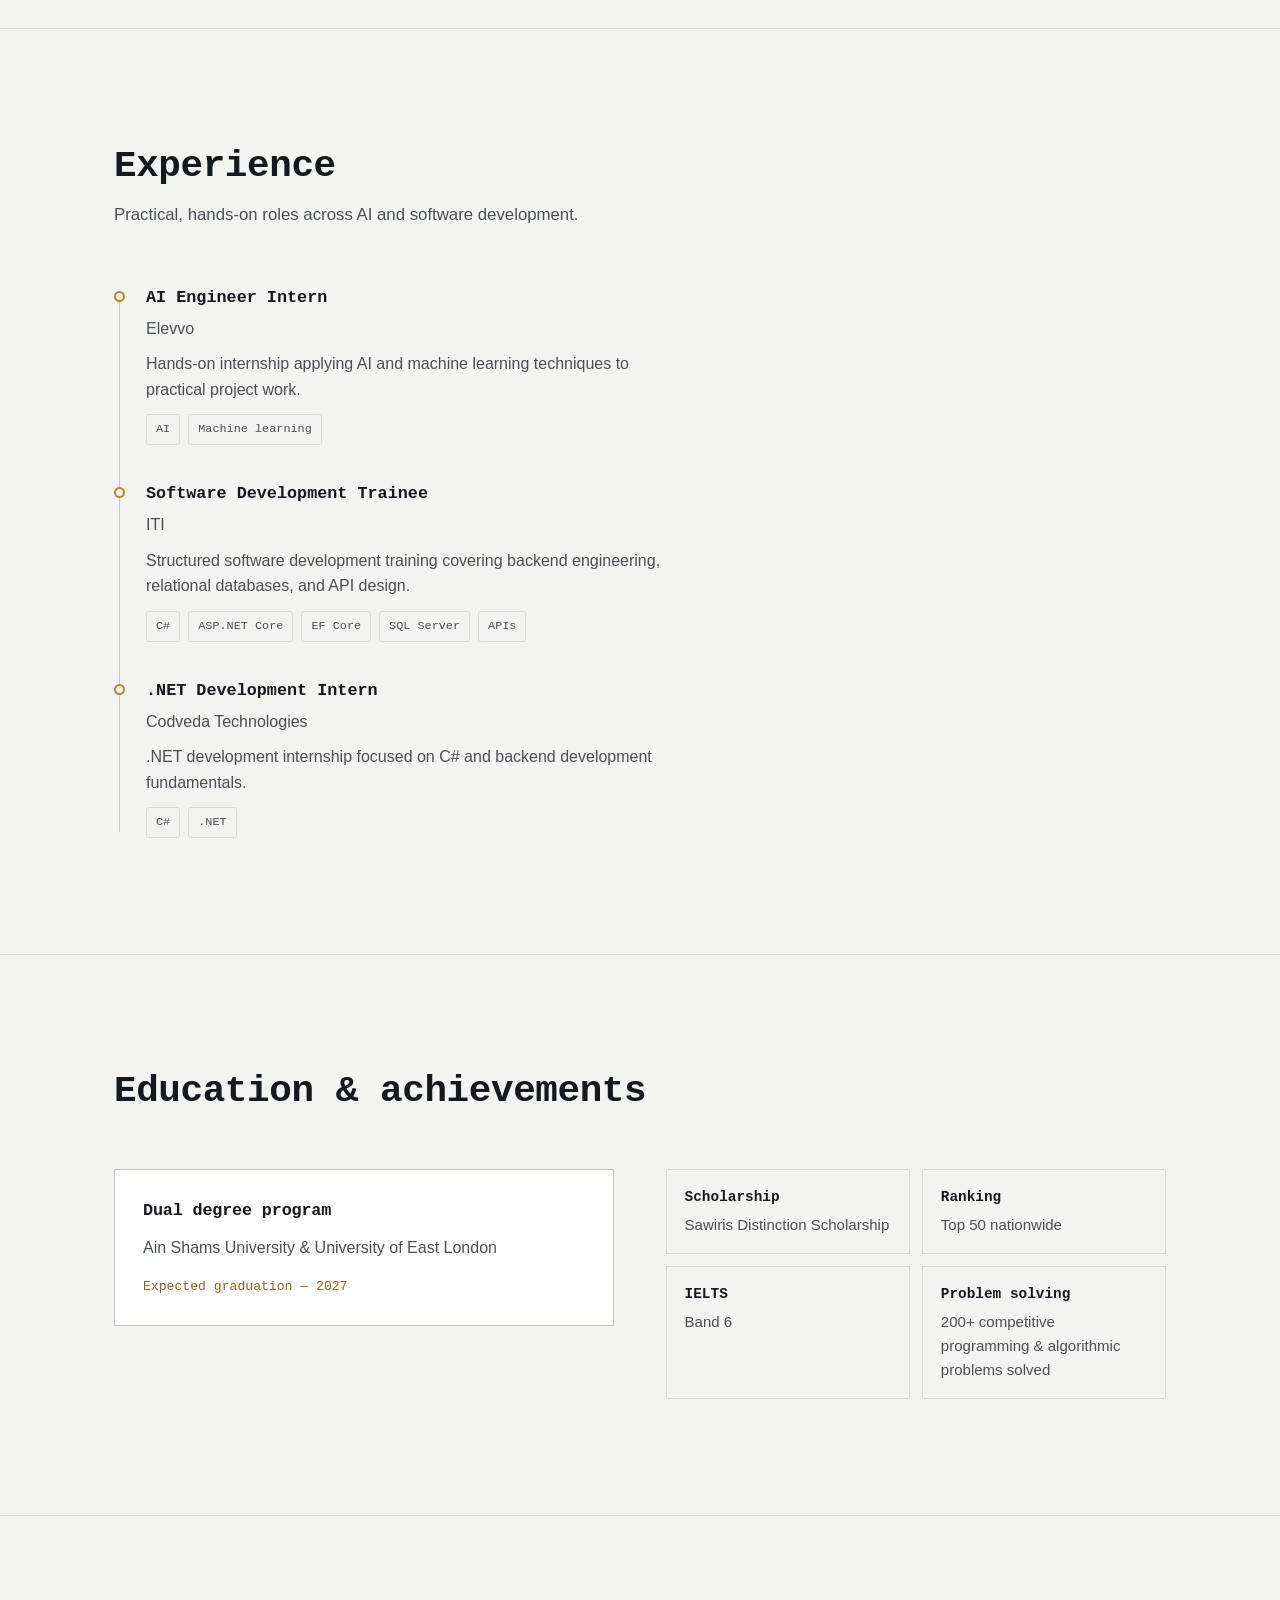
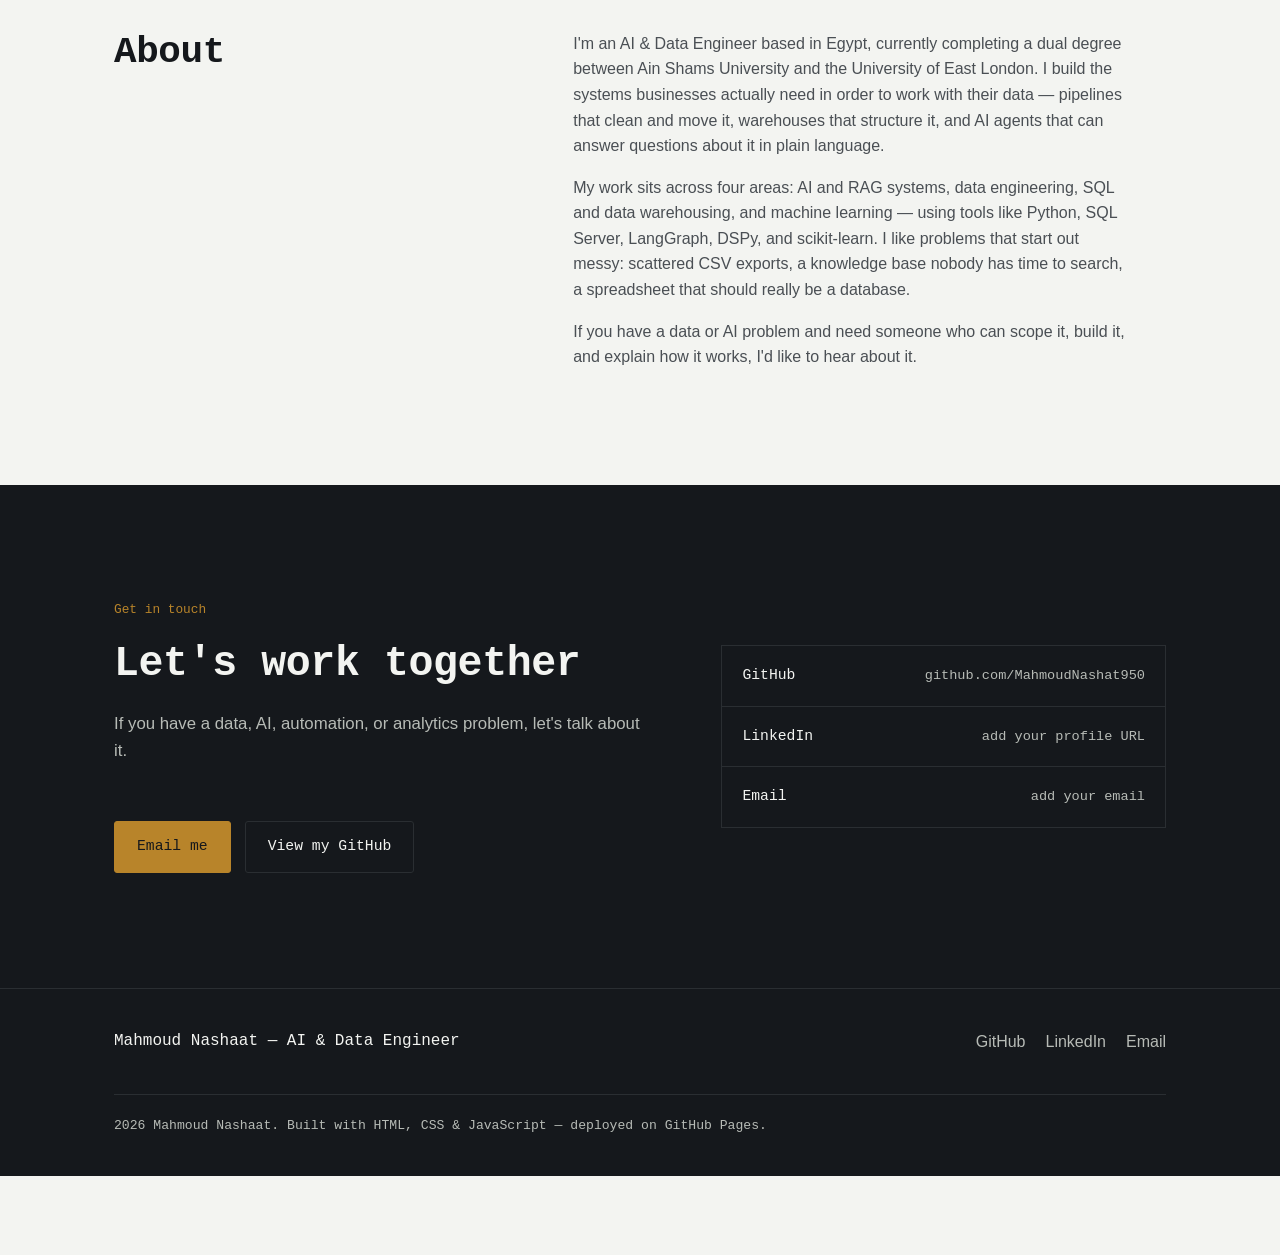
==== commit 258a422c: "Update index.html" ====
--- a/index.html
+++ b/index.html
@@ -517,7 +517,7 @@
           <p>If you have a data, AI, automation, or analytics problem, let's talk about it.</p>
         </div>
         <div class="contact-actions reveal">
-          <a class="btn btn-primary-on-ink" href="mailto:YOUR_EMAIL@example.com">Email me</a>
+          <a class="btn btn-primary-on-ink" href="mailto:mahmoudnashat801@gmail.com">Email me</a>
           <a class="btn btn-ghost-on-ink" href="https://github.com/MahmoudNashat950" target="_blank" rel="noopener">View my GitHub</a>
         </div>
       </div>
@@ -525,10 +525,10 @@
         <a class="contact-link" href="https://github.com/MahmoudNashat950" target="_blank" rel="noopener">
           <span>GitHub</span><span>github.com/MahmoudNashat950</span>
         </a>
-        <a class="contact-link" href="https://linkedin.com/in/YOUR-LINKEDIN-USERNAME" target="_blank" rel="noopener">
+        <a class="contact-link" href="https://www.linkedin.com/in/mahmoud-nashaat/" target="_blank" rel="noopener">
           <span>LinkedIn</span><span>add your profile URL</span>
         </a>
-        <a class="contact-link" href="mailto:YOUR_EMAIL@example.com">
+        <a class="contact-link" href="mailto:mahmoudnashat801@gmail.com">
           <span>Email</span><span>add your email</span>
         </a>
       </div>
@@ -542,8 +542,8 @@
     <div class="footer-brand">Mahmoud Nashaat &mdash; AI &amp; Data Engineer</div>
     <div class="footer-links">
       <a href="https://github.com/MahmoudNashat950" target="_blank" rel="noopener">GitHub</a>
-      <a href="https://linkedin.com/in/YOUR-LINKEDIN-USERNAME" target="_blank" rel="noopener">LinkedIn</a>
-      <a href="mailto:YOUR_EMAIL@example.com">Email</a>
+      <a href="https://www.linkedin.com/in/mahmoud-nashaat/" target="_blank" rel="noopener">LinkedIn</a>
+      <a href="mailto:mahmoudnashat801@gmail.com">Email</a>
     </div>
     <div class="footer-note">
       <span id="footYear">2026</span> Mahmoud Nashaat. Built with HTML, CSS &amp; JavaScript &mdash; deployed on GitHub Pages.
--- a/css/styles.css
+++ b/css/styles.css
@@ -0,0 +1,656 @@
+/* =========================================================
+   Mahmoud Nashaat — AI & Data Engineer portfolio
+   Design system: paper + ink base, gold/teal accents
+   Display type: IBM Plex Mono · Body type: IBM Plex Sans
+   ========================================================= */
+
+/* ---------- Reset ---------- */
+*, *::before, *::after { box-sizing: border-box; }
+html, body, h1, h2, h3, h4, p, ul, ol, figure, blockquote { margin: 0; }
+ul, ol { padding: 0; list-style: none; }
+img, svg { display: block; max-width: 100%; }
+a { color: inherit; text-decoration: none; }
+button, input, textarea { font: inherit; color: inherit; }
+button { background: none; border: none; cursor: pointer; }
+
+/* ---------- Design tokens ---------- */
+:root {
+  /* color */
+  --paper:        #F3F4F1;
+  --paper-alt:     #EAEBE5;
+  --surface:       #FFFFFF;
+  --ink:           #15181C;
+  --ink-soft:      #4A4F54;
+  --ink-faint:     #767B78;
+  --line:          #D9DBD3;
+  --line-strong:   #C3C6BD;
+  --line-dark:     #2A2E32;
+  --gold:          #B8842A;
+  --gold-deep:     #8F6520;
+  --gold-tint:     #EFDFB9;
+  --teal:          #1F6F5C;
+  --teal-tint:     #CFE3DC;
+  --silver:        #9FA3A0;
+  --on-ink:        #F3F4F1;
+  --on-ink-soft:   #B7BBB6;
+
+  /* type */
+  --font-display: 'IBM Plex Mono', ui-monospace, 'SFMono-Regular', Menlo, monospace;
+  --font-body: 'IBM Plex Sans', -apple-system, BlinkMacSystemFont, 'Segoe UI', sans-serif;
+
+  /* layout */
+  --content-w: 1180px;
+  --gutter: clamp(20px, 5vw, 64px);
+  --radius-sm: 3px;
+  --radius-md: 4px;
+
+  /* motion */
+  --ease: cubic-bezier(0.4, 0, 0.2, 1);
+  --dur: 420ms;
+}
+
+/* ---------- Base ---------- */
+html { scroll-behavior: smooth; }
+@media (prefers-reduced-motion: reduce) {
+  html { scroll-behavior: auto; }
+}
+
+body {
+  background: var(--paper);
+  color: var(--ink);
+  font-family: var(--font-body);
+  font-size: 16px;
+  line-height: 1.6;
+  -webkit-font-smoothing: antialiased;
+}
+
+.container {
+  max-width: var(--content-w);
+  margin-inline: auto;
+  padding-inline: var(--gutter);
+}
+
+section { padding-block: clamp(56px, 9vw, 128px); }
+section + section { border-top: 1px solid var(--line); }
+
+h1, h2, h3, h4 { font-family: var(--font-display); font-weight: 600; letter-spacing: -0.01em; color: var(--ink); }
+
+.section-head { max-width: 640px; margin-bottom: clamp(32px, 5vw, 56px); }
+.section-head h2 { font-size: clamp(1.6rem, 3vw, 2.35rem); line-height: 1.15; }
+.section-head p { margin-top: 14px; color: var(--ink-soft); font-size: 1.05rem; max-width: 58ch; }
+
+.section-mark {
+  font-family: var(--font-display);
+  font-size: 0.8rem;
+  color: var(--gold-deep);
+  margin-bottom: 10px;
+}
+
+a:focus-visible,
+button:focus-visible,
+input:focus-visible,
+textarea:focus-visible,
+[tabindex]:focus-visible {
+  outline: 2px solid var(--gold-deep);
+  outline-offset: 3px;
+  border-radius: var(--radius-sm);
+}
+
+::selection { background: var(--gold-tint); color: var(--ink); }
+
+/* ---------- Buttons ---------- */
+.btn {
+  display: inline-flex;
+  align-items: center;
+  gap: 8px;
+  padding: 13px 22px;
+  font-family: var(--font-display);
+  font-size: 0.92rem;
+  border-radius: var(--radius-sm);
+  border: 1px solid transparent;
+  transition: background var(--dur) var(--ease), color var(--dur) var(--ease), border-color var(--dur) var(--ease), transform var(--dur) var(--ease);
+  white-space: nowrap;
+}
+.btn-primary {
+  background: var(--ink);
+  color: var(--on-ink);
+  border-color: var(--ink);
+}
+.btn-primary:hover { background: var(--gold-deep); border-color: var(--gold-deep); }
+.btn-secondary {
+  background: transparent;
+  color: var(--ink);
+  border-color: var(--line-strong);
+}
+.btn-secondary:hover { border-color: var(--ink); background: var(--surface); }
+.btn-ghost-on-ink {
+  background: transparent;
+  color: var(--on-ink);
+  border-color: var(--line-dark);
+}
+.btn-ghost-on-ink:hover { border-color: var(--gold); color: var(--gold); }
+.btn-primary-on-ink {
+  background: var(--gold);
+  color: var(--ink);
+  border-color: var(--gold);
+}
+.btn-primary-on-ink:hover { background: var(--on-ink); border-color: var(--on-ink); }
+.btn-sm { padding: 9px 16px; font-size: 0.82rem; }
+
+/* ---------- Navigation ---------- */
+.site-nav {
+  position: sticky;
+  top: 0;
+  z-index: 50;
+  background: rgba(243, 244, 241, 0.9);
+  backdrop-filter: saturate(140%) blur(8px);
+  border-bottom: 1px solid var(--line);
+}
+.nav-inner {
+  max-width: var(--content-w);
+  margin-inline: auto;
+  padding-inline: var(--gutter);
+  height: 68px;
+  display: flex;
+  align-items: center;
+  justify-content: space-between;
+}
+.brand {
+  font-family: var(--font-display);
+  font-weight: 600;
+  font-size: 1rem;
+  display: flex;
+  align-items: baseline;
+  gap: 8px;
+}
+.brand-mark {
+  width: 9px;
+  height: 9px;
+  background: var(--gold);
+  display: inline-block;
+}
+.brand-role { color: var(--ink-faint); font-weight: 400; font-size: 0.85rem; }
+
+.nav-links {
+  display: flex;
+  align-items: center;
+  gap: clamp(18px, 2.4vw, 32px);
+}
+.nav-links a {
+  font-size: 0.95rem;
+  color: var(--ink-soft);
+  transition: color var(--dur) var(--ease);
+  position: relative;
+}
+.nav-links a:hover { color: var(--ink); }
+.nav-links a.is-active { color: var(--ink); }
+.nav-cta { margin-left: 8px; }
+
+.nav-toggle {
+  display: none;
+  flex-direction: column;
+  gap: 5px;
+  padding: 8px;
+}
+.nav-toggle span {
+  width: 22px;
+  height: 2px;
+  background: var(--ink);
+  transition: transform var(--dur) var(--ease), opacity var(--dur) var(--ease);
+}
+.nav-toggle[aria-expanded="true"] span:nth-child(1) { transform: translateY(7px) rotate(45deg); }
+.nav-toggle[aria-expanded="true"] span:nth-child(2) { opacity: 0; }
+.nav-toggle[aria-expanded="true"] span:nth-child(3) { transform: translateY(-7px) rotate(-45deg); }
+
+/* ---------- Hero ---------- */
+.hero {
+  padding-top: clamp(56px, 10vw, 108px);
+}
+.hero .container {
+  display: grid;
+  grid-template-columns: 1.15fr 0.85fr;
+  gap: clamp(32px, 5vw, 64px);
+  align-items: center;
+}
+.hero-status {
+  display: inline-flex;
+  align-items: center;
+  gap: 8px;
+  font-family: var(--font-display);
+  font-size: 0.8rem;
+  color: var(--ink-soft);
+  border: 1px solid var(--line-strong);
+  padding: 6px 12px;
+  border-radius: 999px;
+  margin-bottom: 22px;
+}
+.hero-status .dot {
+  width: 7px; height: 7px; border-radius: 50%;
+  background: var(--teal);
+}
+.hero h1 {
+  font-size: clamp(2.1rem, 4.6vw, 3.6rem);
+  line-height: 1.1;
+  letter-spacing: -0.015em;
+}
+.hero-sub {
+  margin-top: 22px;
+  font-size: clamp(1.02rem, 1.4vw, 1.18rem);
+  color: var(--ink-soft);
+  max-width: 52ch;
+}
+.hero-actions {
+  margin-top: 32px;
+  display: flex;
+  flex-wrap: wrap;
+  gap: 14px;
+}
+.hero-chips {
+  margin-top: 40px;
+  display: flex;
+  flex-wrap: wrap;
+  gap: 10px;
+}
+.chip {
+  font-family: var(--font-display);
+  font-size: 0.78rem;
+  color: var(--ink-soft);
+  border: 1px solid var(--line);
+  padding: 6px 10px;
+  border-radius: var(--radius-sm);
+  background: var(--surface);
+}
+
+/* hero pipeline visual */
+.hero-visual {
+  background: var(--ink);
+  color: var(--on-ink);
+  padding: 26px;
+  border-radius: var(--radius-md);
+}
+.hero-visual-label {
+  font-family: var(--font-display);
+  font-size: 0.75rem;
+  color: var(--on-ink-soft);
+  display: flex;
+  justify-content: space-between;
+  margin-bottom: 18px;
+  padding-bottom: 14px;
+  border-bottom: 1px solid var(--line-dark);
+}
+.mini-flow { display: flex; flex-direction: column; gap: 0; }
+.mini-flow-node {
+  font-family: var(--font-display);
+  font-size: 0.85rem;
+  border: 1px solid var(--line-dark);
+  padding: 11px 14px;
+  border-radius: var(--radius-sm);
+  background: rgba(255,255,255,0.02);
+}
+.mini-flow-arrow {
+  align-self: center;
+  color: var(--on-ink-soft);
+  font-size: 0.9rem;
+  padding: 6px 0;
+}
+.mini-flow-branch {
+  display: grid;
+  grid-template-columns: 1fr 1fr;
+  gap: 10px;
+}
+.mini-flow-branch .mini-flow-node { font-size: 0.78rem; text-align: center; }
+.mini-flow-branch .mini-flow-node.gold { border-color: var(--gold); color: var(--gold); }
+.mini-flow-branch .mini-flow-node.teal { border-color: var(--teal); color: #7FC4AF; }
+.hero-visual-foot {
+  margin-top: 16px;
+  padding-top: 14px;
+  border-top: 1px solid var(--line-dark);
+  font-size: 0.78rem;
+  color: var(--on-ink-soft);
+}
+
+/* ---------- Services ---------- */
+.services-grid {
+  display: grid;
+  grid-template-columns: repeat(2, 1fr);
+  gap: 1px;
+  background: var(--line);
+  border: 1px solid var(--line);
+}
+.service-card {
+  background: var(--surface);
+  padding: clamp(24px, 3vw, 34px);
+}
+.service-card h3 {
+  font-size: 1.1rem;
+  font-weight: 600;
+}
+.service-index {
+  font-family: var(--font-display);
+  font-size: 0.78rem;
+  color: var(--gold-deep);
+  display: block;
+  margin-bottom: 12px;
+}
+.service-card p {
+  color: var(--ink-soft);
+  margin-top: 12px;
+  font-size: 0.98rem;
+}
+.service-list {
+  margin-top: 18px;
+  display: flex;
+  flex-wrap: wrap;
+  gap: 8px;
+}
+.service-list li {
+  font-family: var(--font-display);
+  font-size: 0.76rem;
+  color: var(--ink-soft);
+  border: 1px solid var(--line);
+  padding: 5px 9px;
+  border-radius: var(--radius-sm);
+}
+
+/* ---------- Projects ---------- */
+.project-hero-card {
+  border: 1px solid var(--line-strong);
+  background: var(--surface);
+  display: grid;
+  grid-template-columns: 1.1fr 0.9fr;
+  gap: 0;
+  margin-bottom: 28px;
+}
+.project-hero-copy { padding: clamp(26px, 3.4vw, 42px); }
+.project-hero-visual {
+  background: var(--ink);
+  color: var(--on-ink);
+  padding: clamp(22px, 3vw, 32px);
+  display: flex;
+  flex-direction: column;
+  justify-content: center;
+  gap: 10px;
+}
+.project-flag {
+  font-family: var(--font-display);
+  font-size: 0.76rem;
+  color: var(--gold-deep);
+  margin-bottom: 10px;
+}
+.project-hero-copy h3 { font-size: clamp(1.3rem, 2.2vw, 1.7rem); }
+.project-subtitle { color: var(--ink-soft); margin-top: 8px; font-size: 1rem; }
+.project-desc { margin-top: 16px; color: var(--ink-soft); max-width: 56ch; }
+.tech-row { display: flex; flex-wrap: wrap; gap: 8px; margin-top: 20px; }
+.tech-badge {
+  font-family: var(--font-display);
+  font-size: 0.74rem;
+  border: 1px solid var(--line);
+  padding: 5px 9px;
+  border-radius: var(--radius-sm);
+  color: var(--ink-soft);
+}
+.project-links { margin-top: 24px; display: flex; gap: 12px; flex-wrap: wrap; }
+
+.projects-grid {
+  display: grid;
+  grid-template-columns: repeat(2, 1fr);
+  gap: 20px;
+}
+.project-card {
+  border: 1px solid var(--line);
+  background: var(--surface);
+  padding: 24px;
+  display: flex;
+  flex-direction: column;
+  transition: border-color var(--dur) var(--ease), transform var(--dur) var(--ease);
+}
+.project-card:hover { border-color: var(--line-strong); }
+.project-card h3 { font-size: 1.05rem; }
+.project-card .project-subtitle { font-size: 0.92rem; margin-top: 6px; }
+.project-card .project-desc { font-size: 0.94rem; margin-top: 12px; }
+.project-card .tech-row { margin-top: 16px; }
+.project-card .project-links { margin-top: 20px; }
+
+/* ---------- Case studies ---------- */
+.case-study {
+  border: 1px solid var(--line-strong);
+  background: var(--surface);
+  padding: clamp(24px, 4vw, 48px);
+}
+.case-study + .case-study { margin-top: 32px; }
+.case-head { display: flex; flex-wrap: wrap; justify-content: space-between; align-items: flex-end; gap: 16px; margin-bottom: 36px; }
+.case-head h3 { font-size: clamp(1.3rem, 2.4vw, 1.9rem); }
+.case-head .project-subtitle { margin-top: 8px; }
+
+.case-block { padding-block: 26px; border-top: 1px solid var(--line); }
+.case-block:first-of-type { border-top: none; }
+.case-block-head {
+  display: flex;
+  align-items: baseline;
+  gap: 14px;
+  margin-bottom: 14px;
+}
+.case-num { font-family: var(--font-display); color: var(--gold-deep); font-size: 0.85rem; }
+.case-block-head h4 { font-size: 1.05rem; font-weight: 600; }
+.case-block p { color: var(--ink-soft); max-width: 68ch; }
+.case-block ul { margin-top: 4px; }
+.case-block ul li {
+  color: var(--ink-soft);
+  padding-left: 18px;
+  position: relative;
+  margin-top: 10px;
+  max-width: 66ch;
+}
+.case-block ul li::before {
+  content: "";
+  position: absolute;
+  left: 0; top: 10px;
+  width: 6px; height: 6px;
+  background: var(--teal);
+}
+
+/* architecture diagrams */
+.arch-diagram { display: flex; flex-direction: column; align-items: stretch; gap: 0; max-width: 720px; }
+.arch-node {
+  font-family: var(--font-display);
+  font-size: 0.88rem;
+  border: 1px solid var(--line-strong);
+  background: var(--paper);
+  padding: 13px 18px;
+  border-radius: var(--radius-sm);
+  text-align: center;
+}
+.arch-node .arch-note { display: block; font-family: var(--font-body); font-size: 0.78rem; color: var(--ink-faint); margin-top: 4px; }
+.arch-arrow { align-self: center; color: var(--ink-faint); font-size: 1rem; padding: 4px 0; font-family: var(--font-display); }
+.arch-branch-label { text-align: center; font-family: var(--font-display); font-size: 0.76rem; color: var(--ink-faint); padding: 4px 0; }
+.arch-branch { display: grid; grid-template-columns: 1fr 1fr; gap: 12px; }
+.arch-branch .arch-node.gold { border-color: var(--gold); }
+.arch-branch .arch-node.teal { border-color: var(--teal); }
+.arch-tags { display: flex; gap: 8px; justify-content: center; flex-wrap: wrap; margin-top: 10px; }
+
+.arch-pipeline { display: flex; align-items: stretch; gap: 0; flex-wrap: wrap; }
+.arch-pipeline .arch-node { flex: 1 1 140px; border-top-width: 3px; }
+.arch-pipeline .arch-node.bronze { border-top-color: #A9713C; }
+.arch-pipeline .arch-node.silver { border-top-color: var(--silver); }
+.arch-pipeline .arch-node.gold { border-top-color: var(--gold); }
+.arch-pipeline-arrow { align-self: center; color: var(--ink-faint); font-family: var(--font-display); padding-inline: 8px; }
+
+.metric-row { display: grid; grid-template-columns: repeat(2, 1fr); gap: 16px; max-width: 640px; }
+.metric-card {
+  border: 1px solid var(--line);
+  padding: 20px;
+}
+.metric-value { font-family: var(--font-display); font-size: 1.7rem; color: var(--gold-deep); }
+.metric-label { margin-top: 6px; color: var(--ink-soft); font-size: 0.92rem; }
+
+/* ---------- Skills ---------- */
+.skills-grid {
+  display: grid;
+  grid-template-columns: repeat(4, 1fr);
+  gap: 1px;
+  background: var(--line);
+  border: 1px solid var(--line);
+}
+.skill-group { background: var(--surface); padding: 24px; }
+.skill-group h3 { font-size: 0.95rem; }
+.skill-chips { margin-top: 16px; display: flex; flex-wrap: wrap; gap: 8px; }
+.skill-chips li {
+  font-family: var(--font-display);
+  font-size: 0.75rem;
+  color: var(--ink-soft);
+  border: 1px solid var(--line);
+  padding: 5px 9px;
+  border-radius: var(--radius-sm);
+}
+
+/* ---------- Experience timeline ---------- */
+.timeline { position: relative; max-width: 760px; }
+.timeline::before {
+  content: "";
+  position: absolute;
+  left: 5px; top: 6px; bottom: 6px;
+  width: 1px;
+  background: var(--line-strong);
+}
+.timeline-item {
+  position: relative;
+  padding-left: 32px;
+  padding-bottom: 36px;
+}
+.timeline-item:last-child { padding-bottom: 0; }
+.timeline-item::before {
+  content: "";
+  position: absolute;
+  left: 0; top: 6px;
+  width: 11px; height: 11px;
+  background: var(--paper);
+  border: 2px solid var(--gold);
+  border-radius: 50%;
+}
+.timeline-role { font-size: 1.05rem; font-weight: 600; font-family: var(--font-display); }
+.timeline-org { color: var(--ink-soft); margin-top: 4px; }
+.timeline-desc { color: var(--ink-soft); margin-top: 10px; max-width: 60ch; }
+.timeline-tags { display: flex; flex-wrap: wrap; gap: 8px; margin-top: 12px; }
+
+/* ---------- Education & achievements ---------- */
+.edu-ach-grid { display: grid; grid-template-columns: 1fr 1fr; gap: clamp(24px, 4vw, 56px); align-items: start; }
+.edu-card {
+  border: 1px solid var(--line-strong);
+  padding: 28px;
+  background: var(--surface);
+}
+.edu-card h3 { font-size: 1.05rem; }
+.edu-card p { color: var(--ink-soft); margin-top: 10px; }
+.edu-meta { margin-top: 16px; font-family: var(--font-display); font-size: 0.82rem; color: var(--gold-deep); }
+.ach-list { display: grid; grid-template-columns: 1fr 1fr; gap: 12px; }
+.ach-item {
+  border: 1px solid var(--line);
+  padding: 16px 18px;
+  font-size: 0.94rem;
+  color: var(--ink-soft);
+}
+.ach-item strong { display: block; color: var(--ink); font-family: var(--font-display); font-size: 0.9rem; margin-bottom: 4px; font-weight: 600;}
+
+/* ---------- About ---------- */
+.about-wrap { display: grid; grid-template-columns: 0.4fr 0.6fr; gap: clamp(24px, 5vw, 64px); }
+.about-copy p { color: var(--ink-soft); margin-top: 16px; max-width: 62ch; }
+.about-copy p:first-child { margin-top: 0; }
+
+/* ---------- Contact ---------- */
+.contact-section { background: var(--ink); color: var(--on-ink); border-top: none; }
+.contact-inner { display: grid; grid-template-columns: 1.1fr 0.9fr; gap: clamp(32px, 5vw, 64px); align-items: center; }
+.contact-inner h2 { color: var(--on-ink); font-size: clamp(1.8rem, 3.4vw, 2.6rem); }
+.contact-inner .section-head p { color: var(--on-ink-soft); }
+.contact-inner .section-mark { color: var(--gold); }
+.contact-actions { display: flex; flex-wrap: wrap; gap: 14px; margin-top: 28px; }
+.contact-links { display: flex; flex-direction: column; gap: 1px; background: var(--line-dark); border: 1px solid var(--line-dark); }
+.contact-link {
+  background: var(--ink);
+  padding: 18px 20px;
+  display: flex;
+  justify-content: space-between;
+  align-items: center;
+  font-family: var(--font-display);
+  font-size: 0.92rem;
+  transition: background var(--dur) var(--ease), color var(--dur) var(--ease);
+}
+.contact-link:hover { background: #1d2126; color: var(--gold); }
+.contact-link span:last-child { color: var(--on-ink-soft); font-size: 0.85rem; }
+.contact-link:hover span:last-child { color: var(--gold); }
+
+/* ---------- Footer ---------- */
+.site-footer { border-top: 1px solid var(--line-dark); background: var(--ink); color: var(--on-ink-soft); padding-block: 40px; }
+.footer-inner { display: flex; flex-wrap: wrap; justify-content: space-between; gap: 20px; align-items: center; }
+.footer-brand { font-family: var(--font-display); color: var(--on-ink); }
+.footer-links { display: flex; gap: 20px; flex-wrap: wrap; }
+.footer-links a { transition: color var(--dur) var(--ease); }
+.footer-links a:hover { color: var(--gold); }
+.footer-note { width: 100%; font-size: 0.82rem; margin-top: 20px; padding-top: 20px; border-top: 1px solid var(--line-dark); font-family: var(--font-display); }
+
+/* ---------- Scroll reveal ----------
+   Visible by default (progressive enhancement). Only hidden pre-reveal
+   when the "js" class is present on <html>, which main.js sets
+   immediately, and only until is-visible is added (by IntersectionObserver
+   or the JS safety-net timeout). No-JS and JS-blocked visitors, and
+   crawlers/screenshot tools that don't trigger scroll, always see full content. */
+.reveal { transition: opacity 550ms var(--ease), transform 550ms var(--ease); }
+html.js .reveal { opacity: 0; transform: translateY(14px); }
+html.js .reveal.is-visible { opacity: 1; transform: translateY(0); }
+@media (prefers-reduced-motion: reduce) {
+  html.js .reveal { opacity: 1; transform: none; transition: none; }
+}
+
+/* hero load-in sequence (single orchestrated moment) */
+.hero-anim > * { opacity: 0; transform: translateY(10px); animation: heroIn 620ms var(--ease) forwards; }
+.hero-anim > *:nth-child(1) { animation-delay: 60ms; }
+.hero-anim > *:nth-child(2) { animation-delay: 150ms; }
+.hero-anim > *:nth-child(3) { animation-delay: 240ms; }
+.hero-anim > *:nth-child(4) { animation-delay: 330ms; }
+.hero-anim > *:nth-child(5) { animation-delay: 420ms; }
+@keyframes heroIn { to { opacity: 1; transform: translateY(0); } }
+@media (prefers-reduced-motion: reduce) {
+  .hero-anim > * { opacity: 1; transform: none; animation: none; }
+}
+
+/* ---------- Responsive ---------- */
+@media (max-width: 1024px) {
+  .services-grid { grid-template-columns: 1fr; }
+  .skills-grid { grid-template-columns: repeat(2, 1fr); }
+  .projects-grid { grid-template-columns: 1fr; }
+  .project-hero-card { grid-template-columns: 1fr; }
+  .edu-ach-grid { grid-template-columns: 1fr; }
+  .about-wrap { grid-template-columns: 1fr; }
+  .contact-inner { grid-template-columns: 1fr; }
+  .hero .container { grid-template-columns: 1fr; }
+  .hero-visual { max-width: 480px; }
+}
+
+@media (max-width: 720px) {
+  .nav-links {
+    position: fixed;
+    top: 68px;
+    left: 0;
+    right: 0;
+    height: calc(100vh - 68px);
+    height: calc(100dvh - 68px);
+    background: var(--paper);
+    flex-direction: column;
+    align-items: flex-start;
+    padding: 28px var(--gutter);
+    gap: 22px;
+    transform: translateX(100%);
+    transition: transform var(--dur) var(--ease);
+    overflow-y: auto;
+  }
+  .nav-links.is-open { transform: translateX(0); }
+  .nav-links a { font-size: 1.1rem; }
+  .nav-cta { margin-left: 0; }
+  .nav-toggle { display: flex; }
+  .skills-grid { grid-template-columns: 1fr; }
+  .arch-branch { grid-template-columns: 1fr; }
+  .ach-list { grid-template-columns: 1fr; }
+  .metric-row { grid-template-columns: 1fr; }
+  .case-head { flex-direction: column; align-items: flex-start; }
+  .arch-pipeline { flex-direction: column; }
+  .arch-pipeline-arrow { align-self: flex-start; padding: 4px 0 4px 10px; transform: rotate(90deg); }
+}
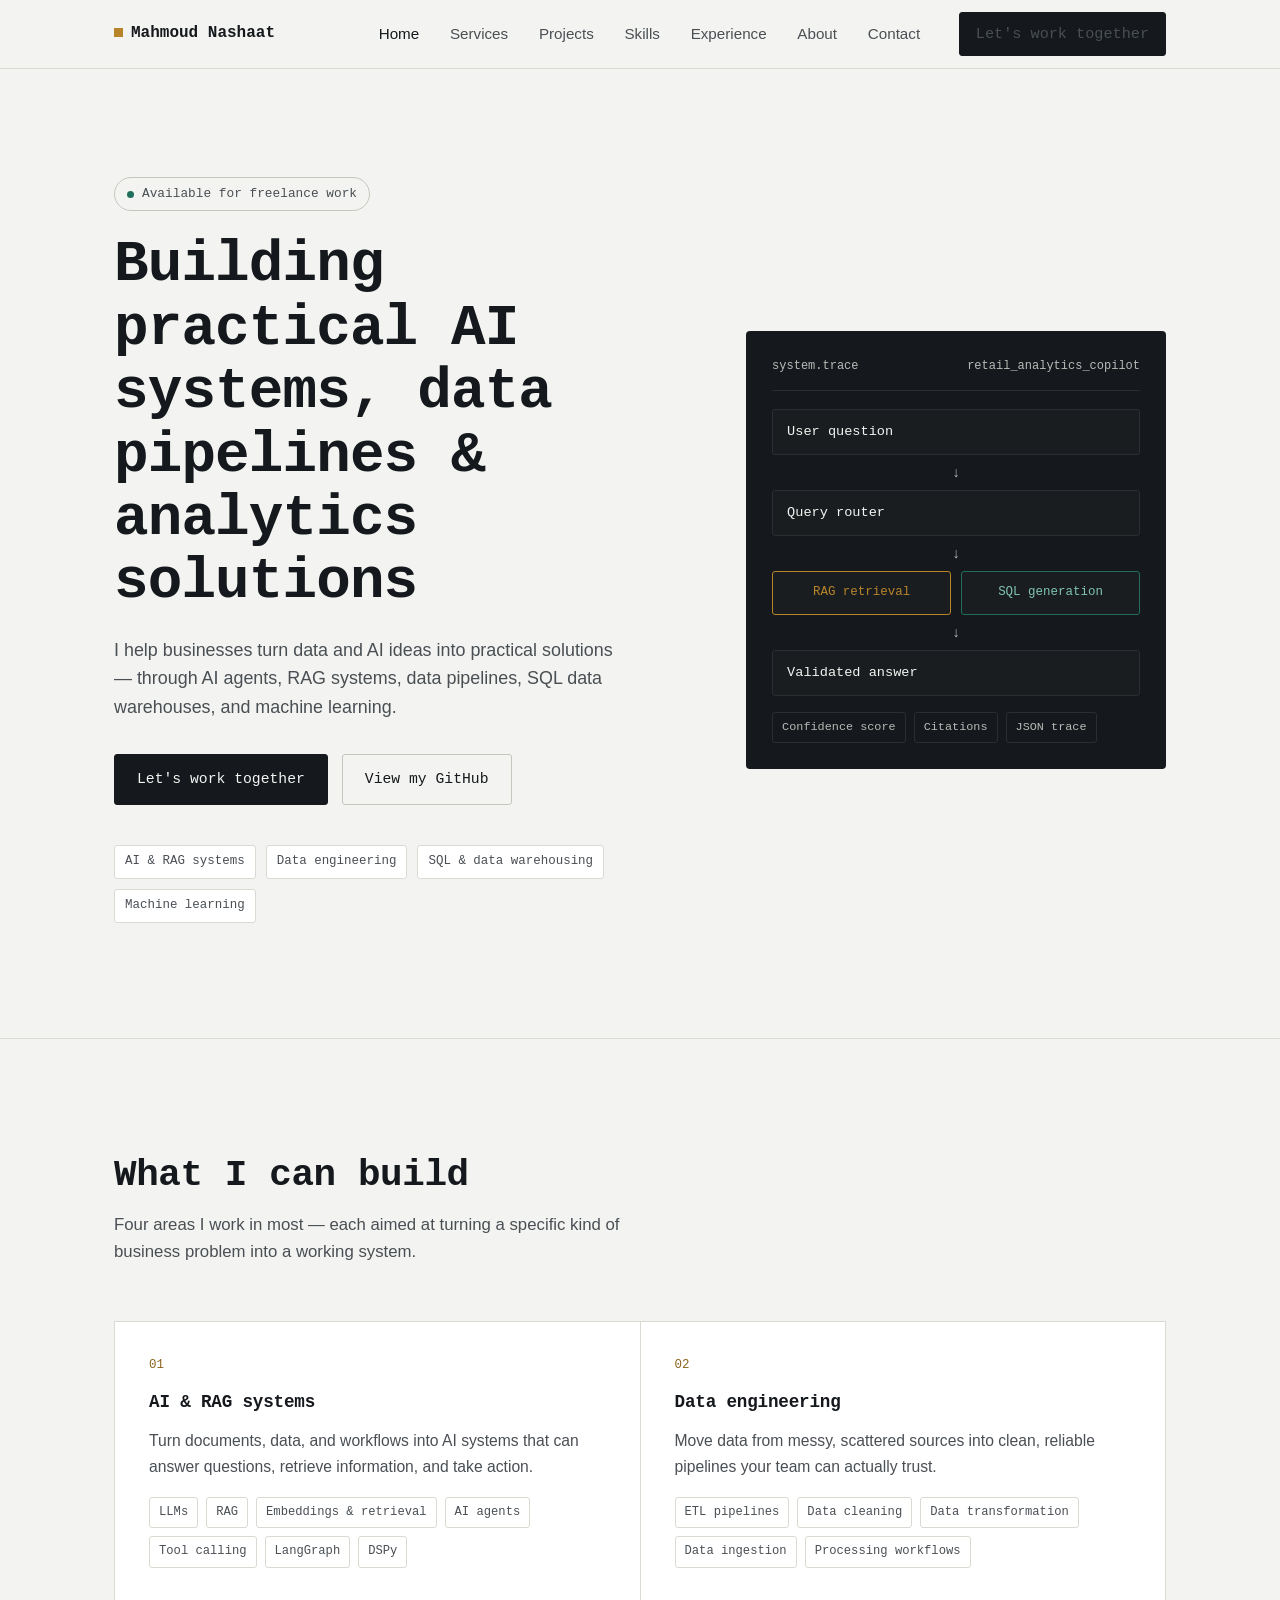
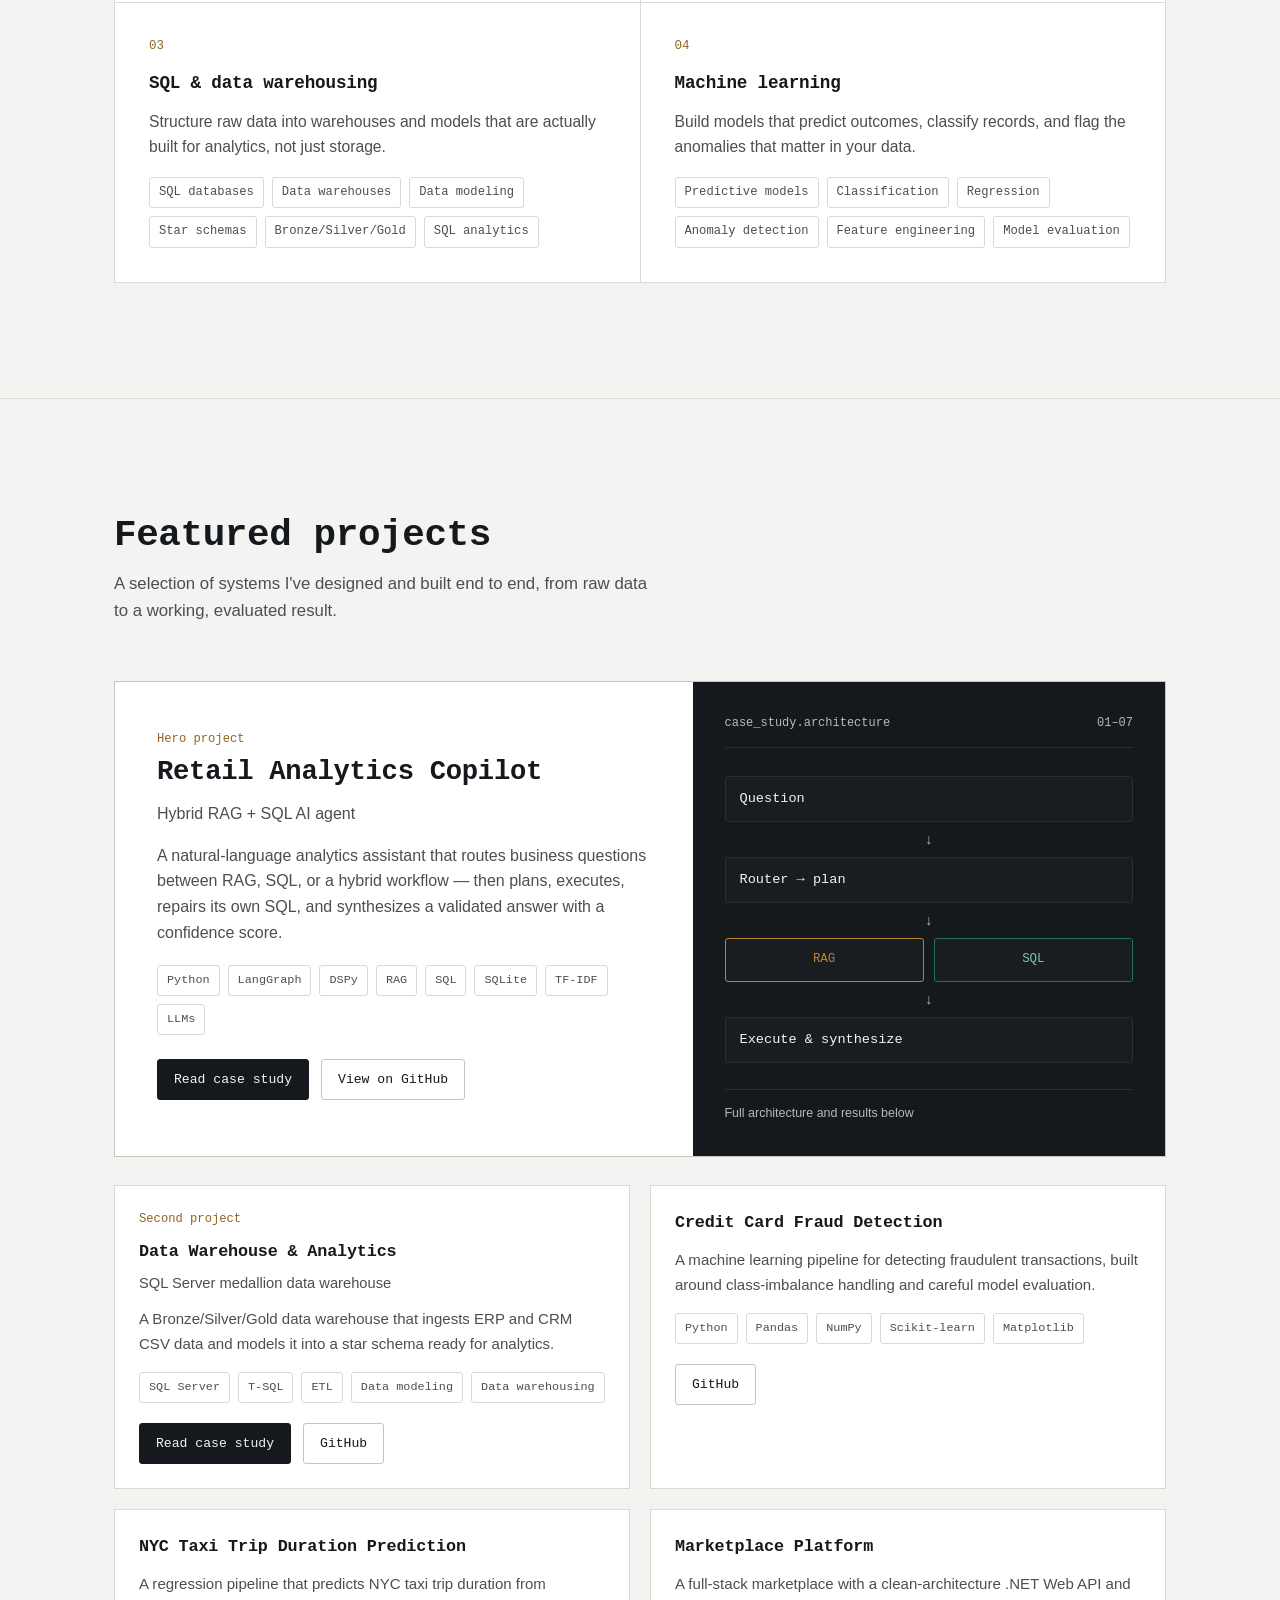
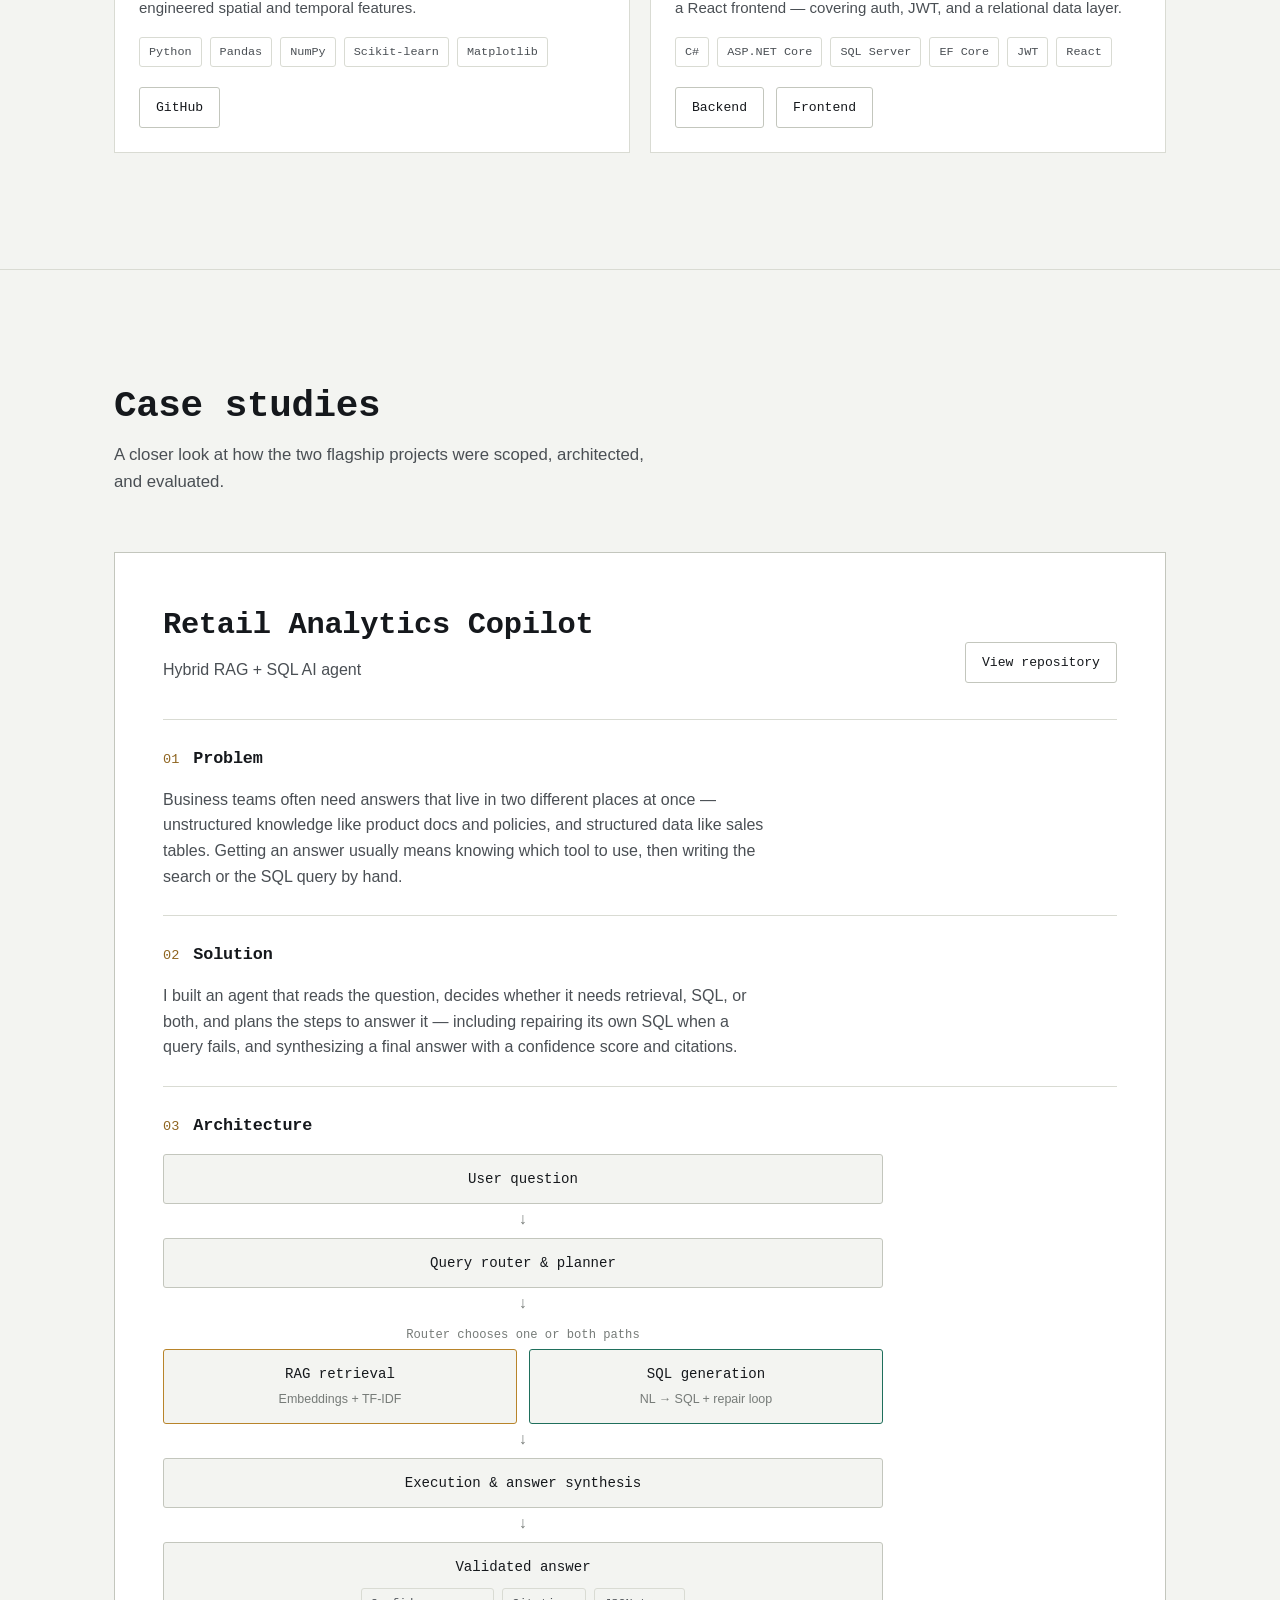
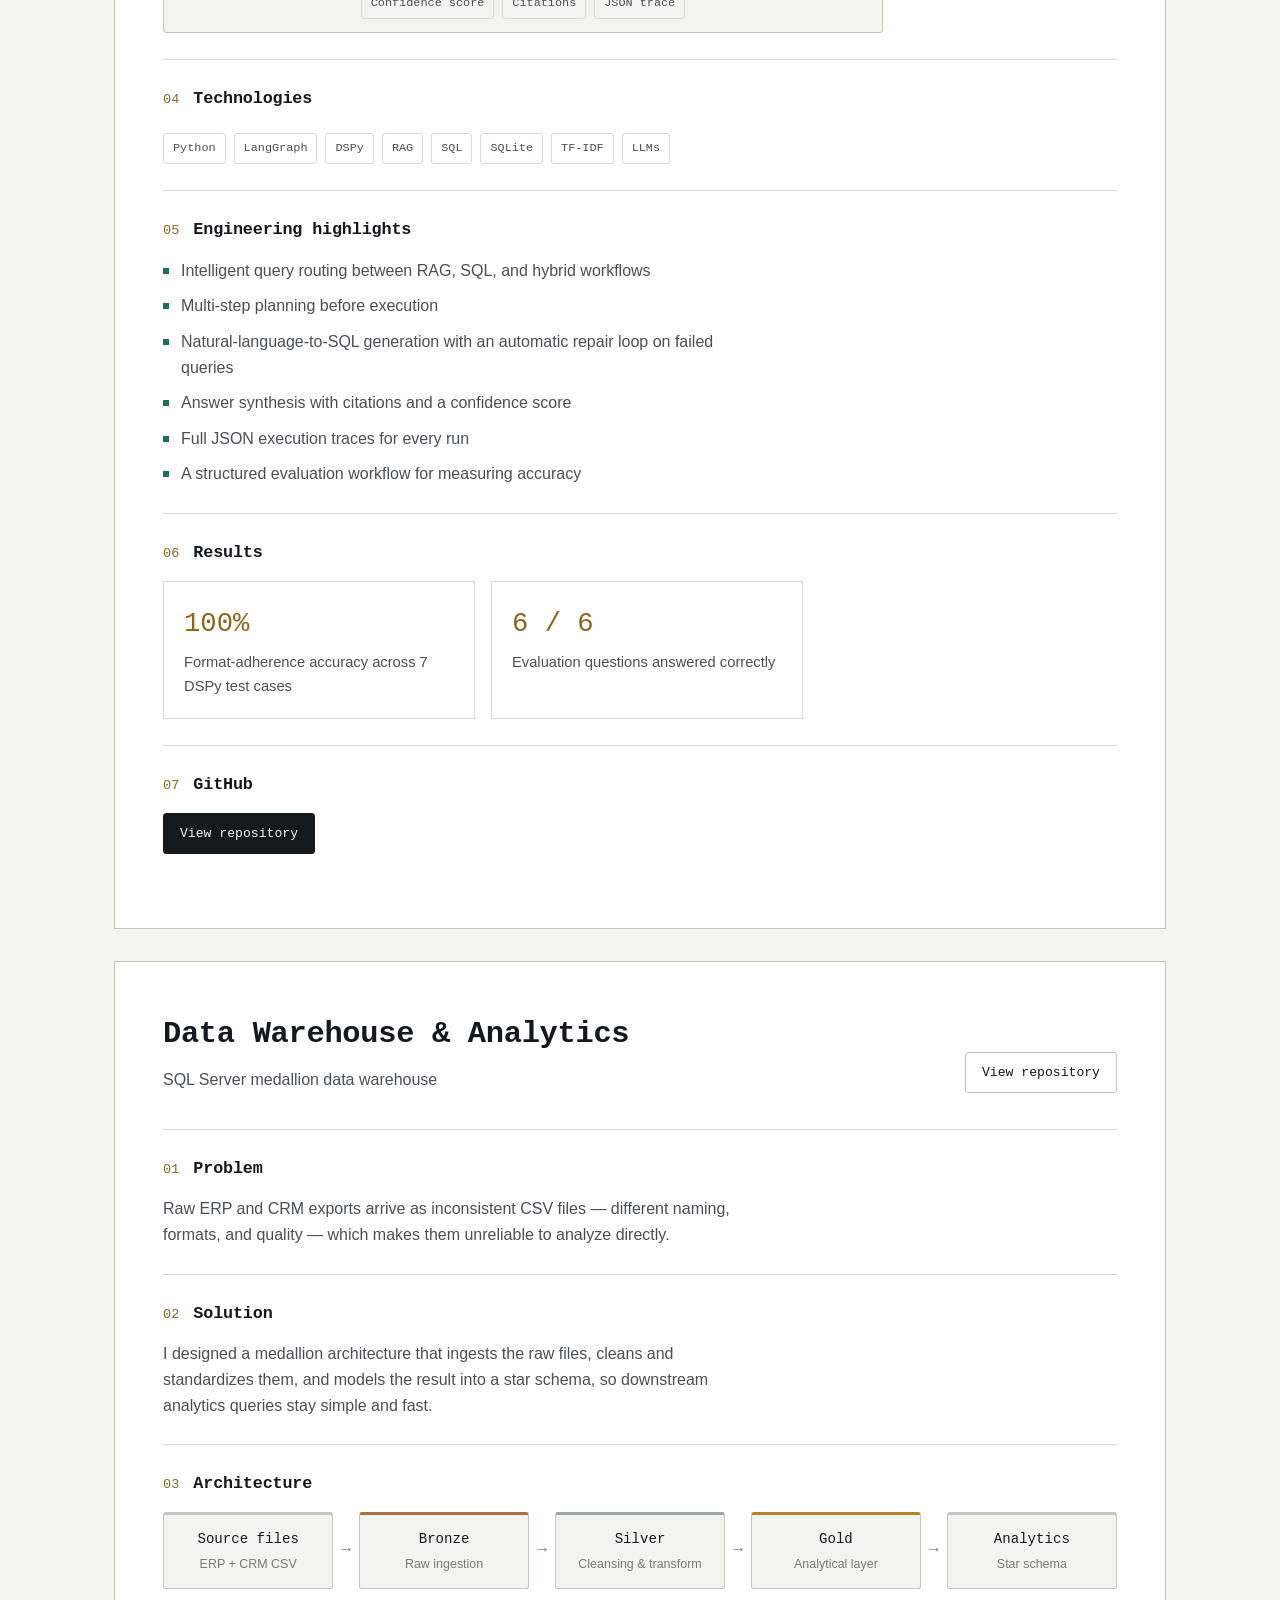
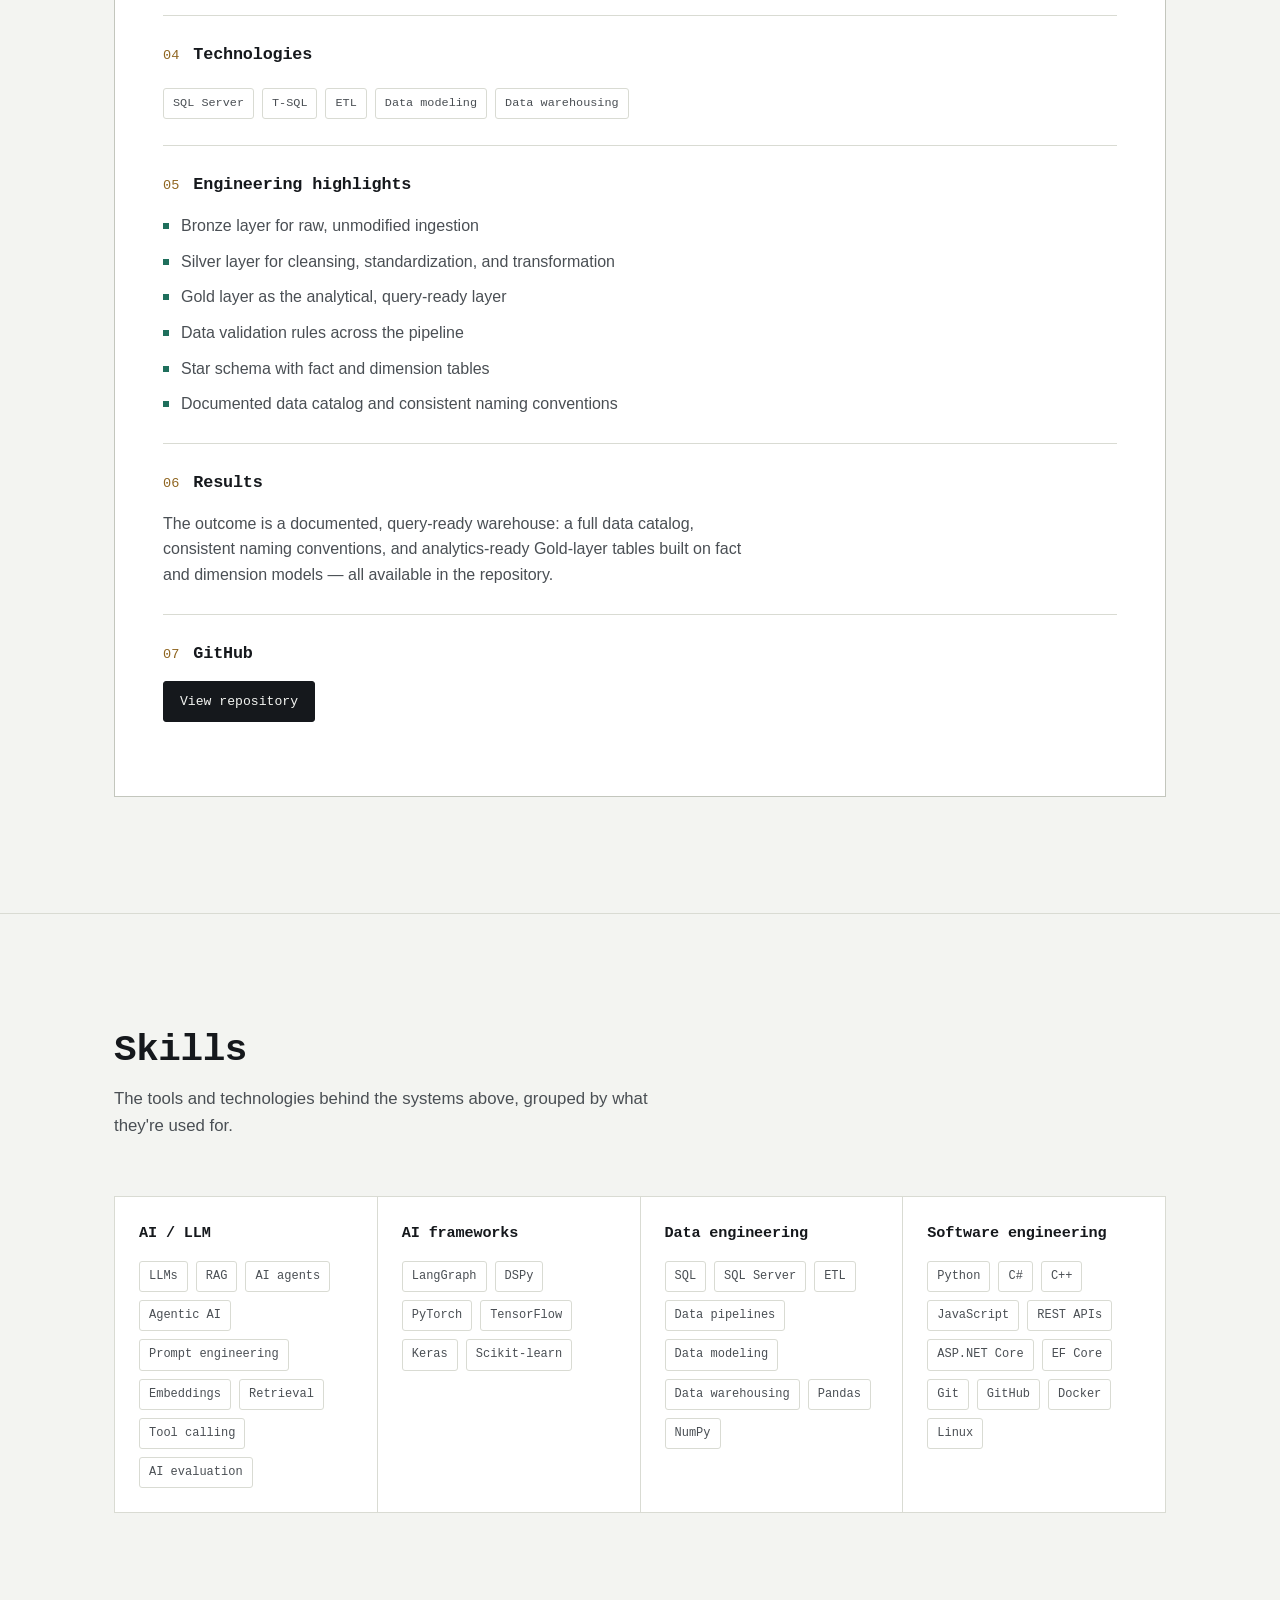
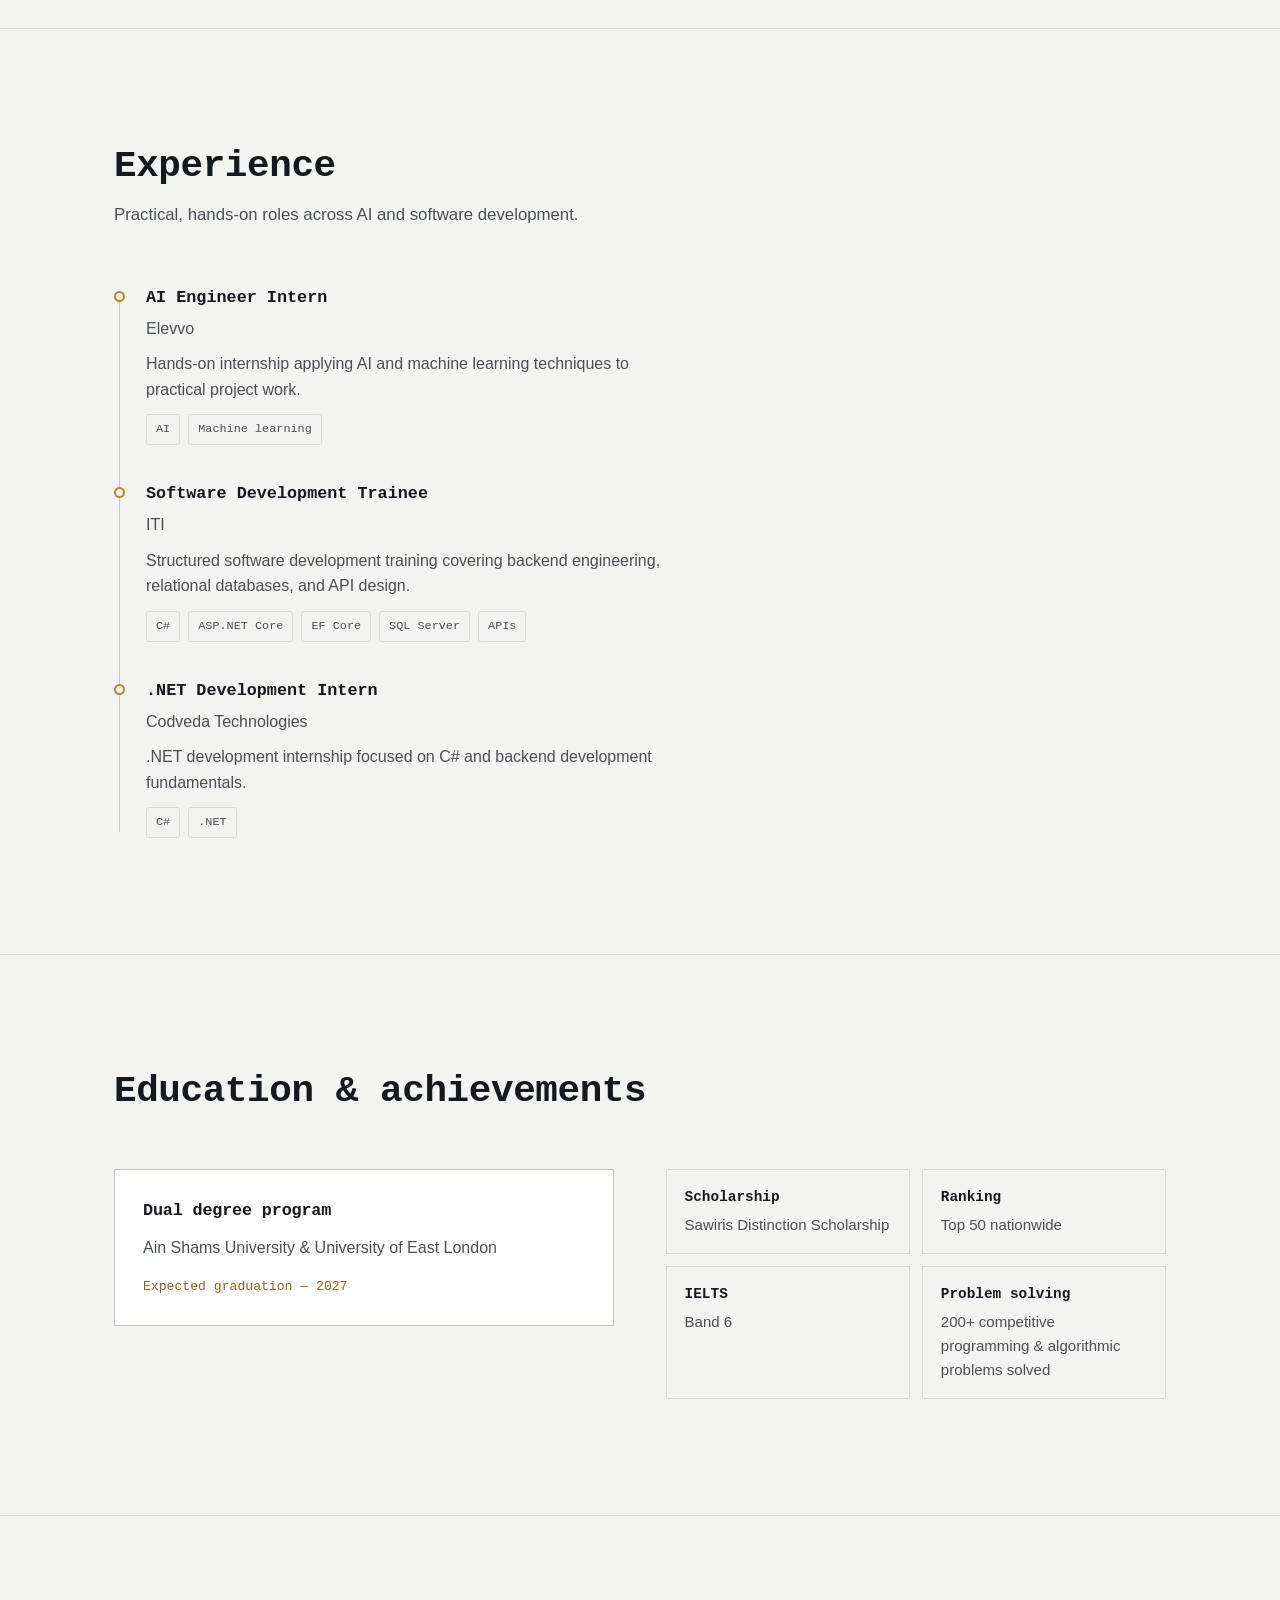
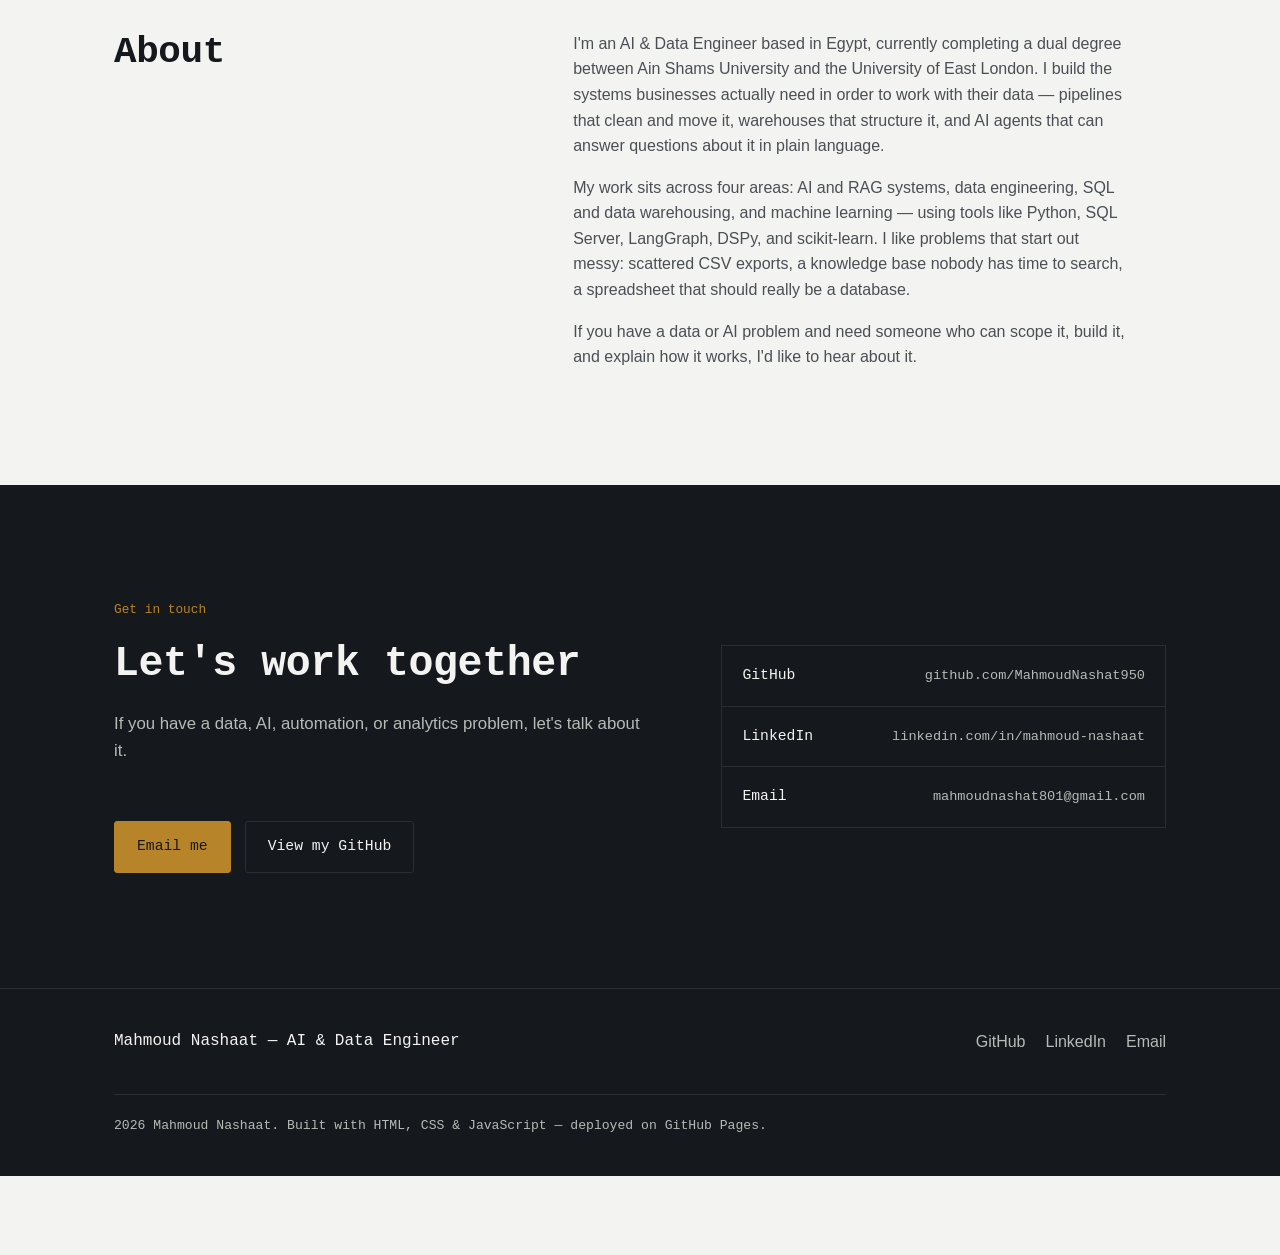
==== commit 563e1052: "Update index.html" ====
--- a/index.html
+++ b/index.html
@@ -37,7 +37,10 @@
   "name": "Mahmoud Nashaat",
   "jobTitle": "AI & Data Engineer",
   "url": "https://mahmoudnashat950.github.io/",
-  "sameAs": ["https://github.com/MahmoudNashat950"]
+"sameAs": [
+  "https://github.com/MahmoudNashat950",
+  "https://www.linkedin.com/in/mahmoud-nashaat/"
+]
 }
 </script>
 </head>
@@ -525,12 +528,12 @@
         <a class="contact-link" href="https://github.com/MahmoudNashat950" target="_blank" rel="noopener">
           <span>GitHub</span><span>github.com/MahmoudNashat950</span>
         </a>
-        <a class="contact-link" href="https://www.linkedin.com/in/mahmoud-nashaat/" target="_blank" rel="noopener">
-          <span>LinkedIn</span><span>add your profile URL</span>
-        </a>
-        <a class="contact-link" href="mailto:mahmoudnashat801@gmail.com">
-          <span>Email</span><span>add your email</span>
-        </a>
+    <a class="contact-link" href="https://www.linkedin.com/in/mahmoud-nashaat/" target="_blank" rel="noopener">
+  <span>LinkedIn</span><span>linkedin.com/in/mahmoud-nashaat</span>
+</a>
+     <a class="contact-link" href="mailto:mahmoudnashat801@gmail.com">
+  <span>Email</span><span>mahmoudnashat801@gmail.com</span>
+</a>
       </div>
     </div>
   </section>
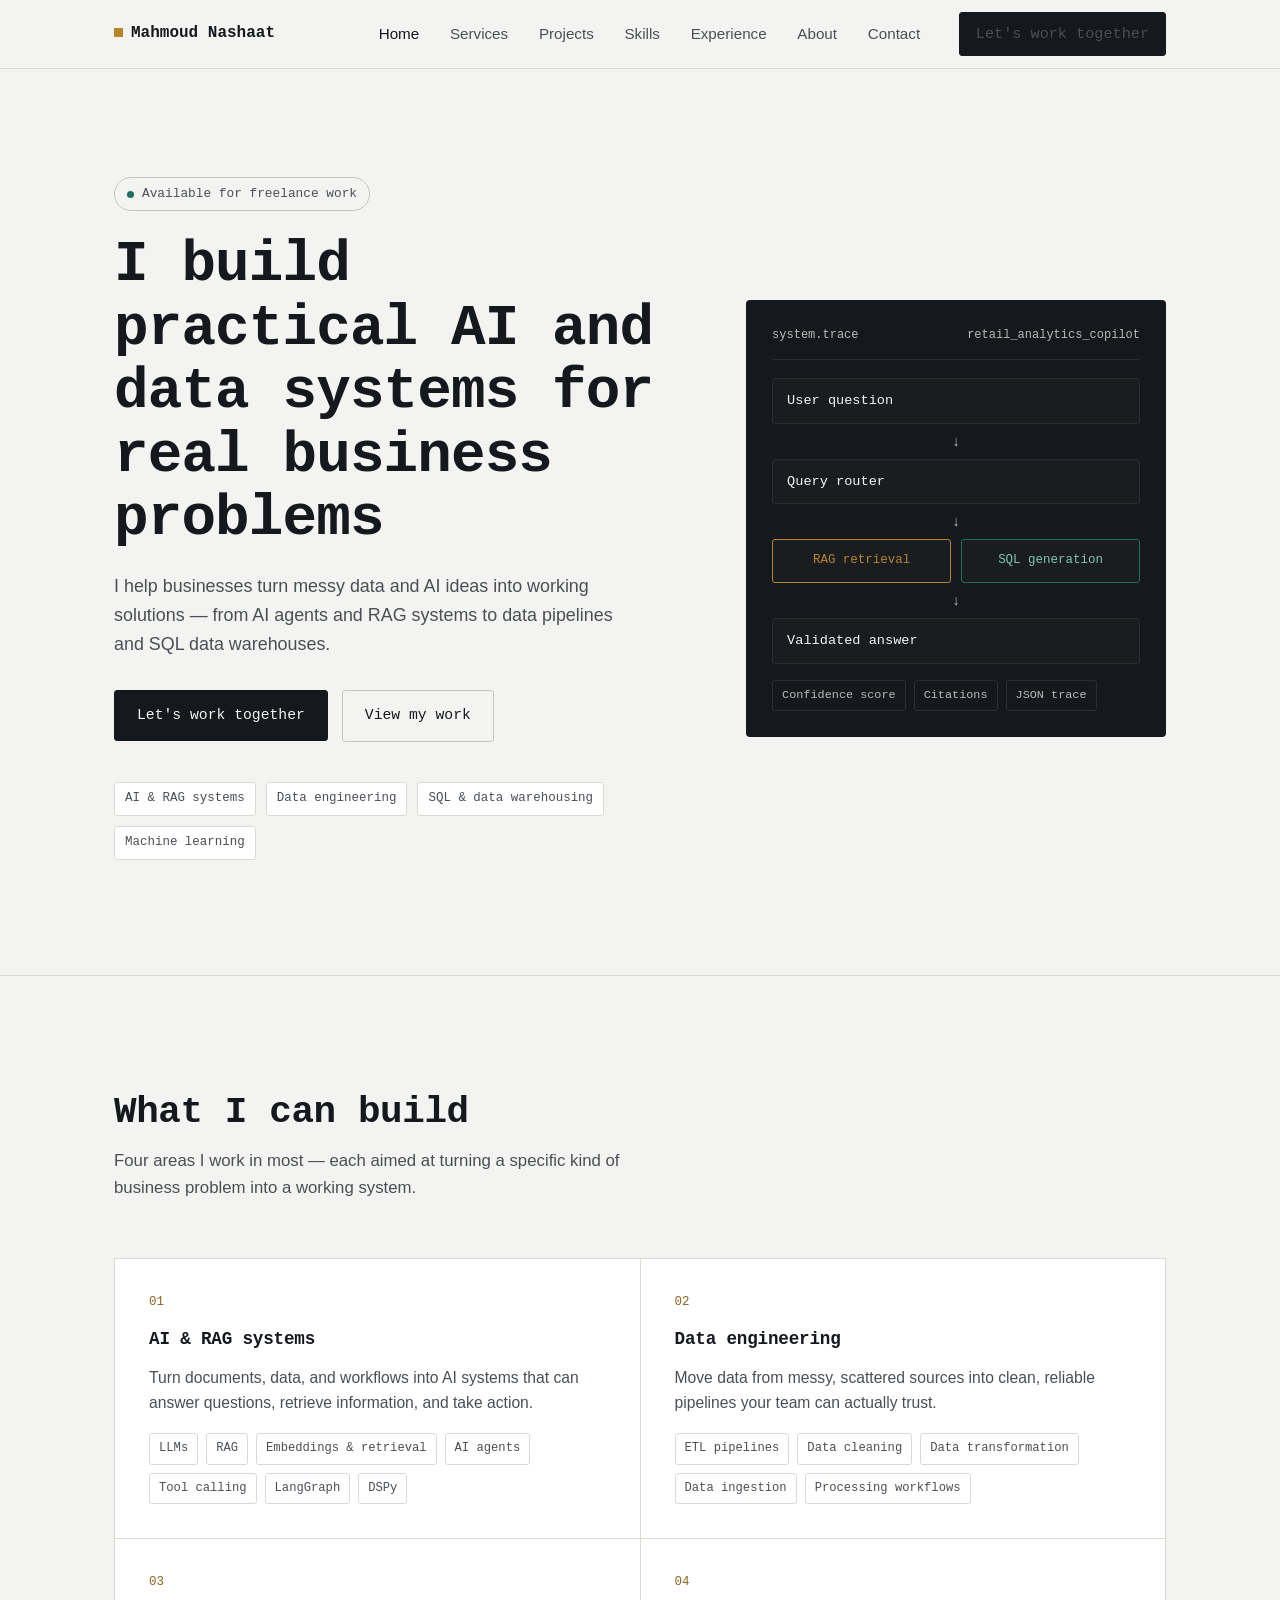
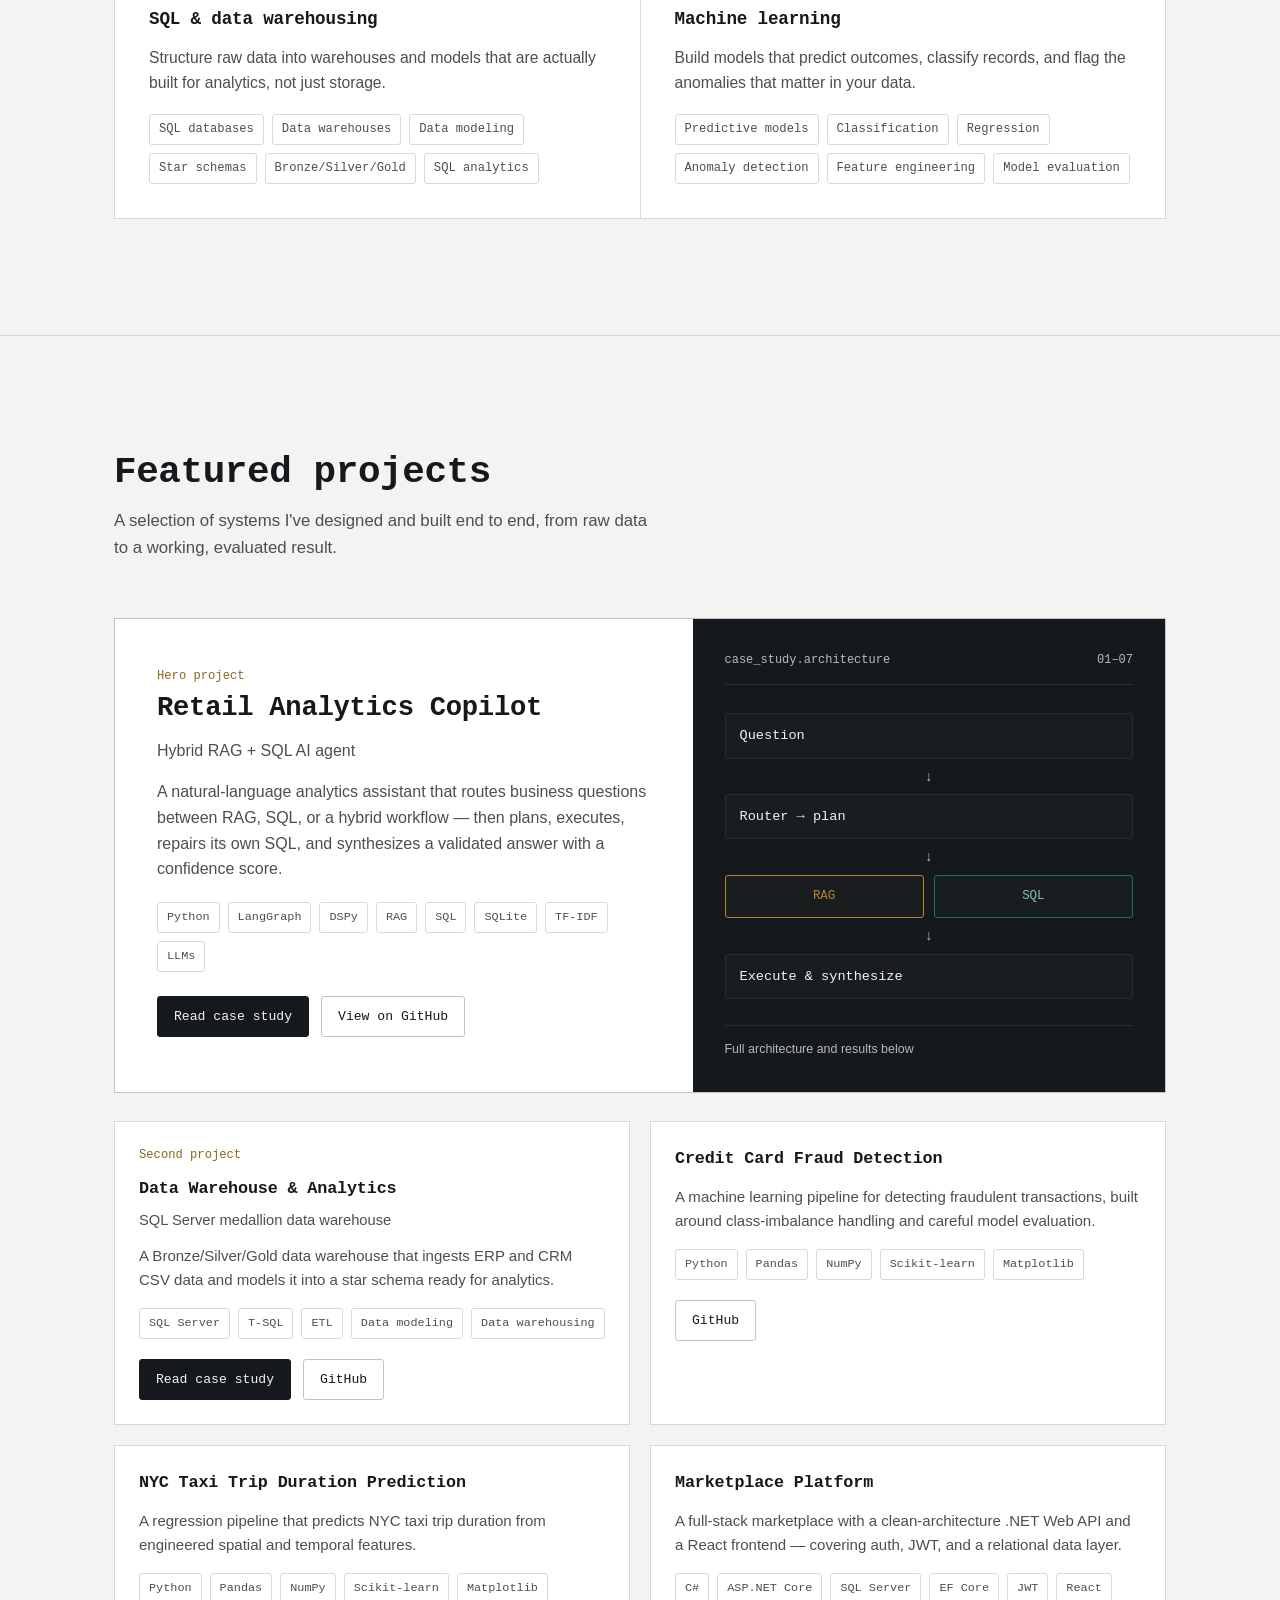
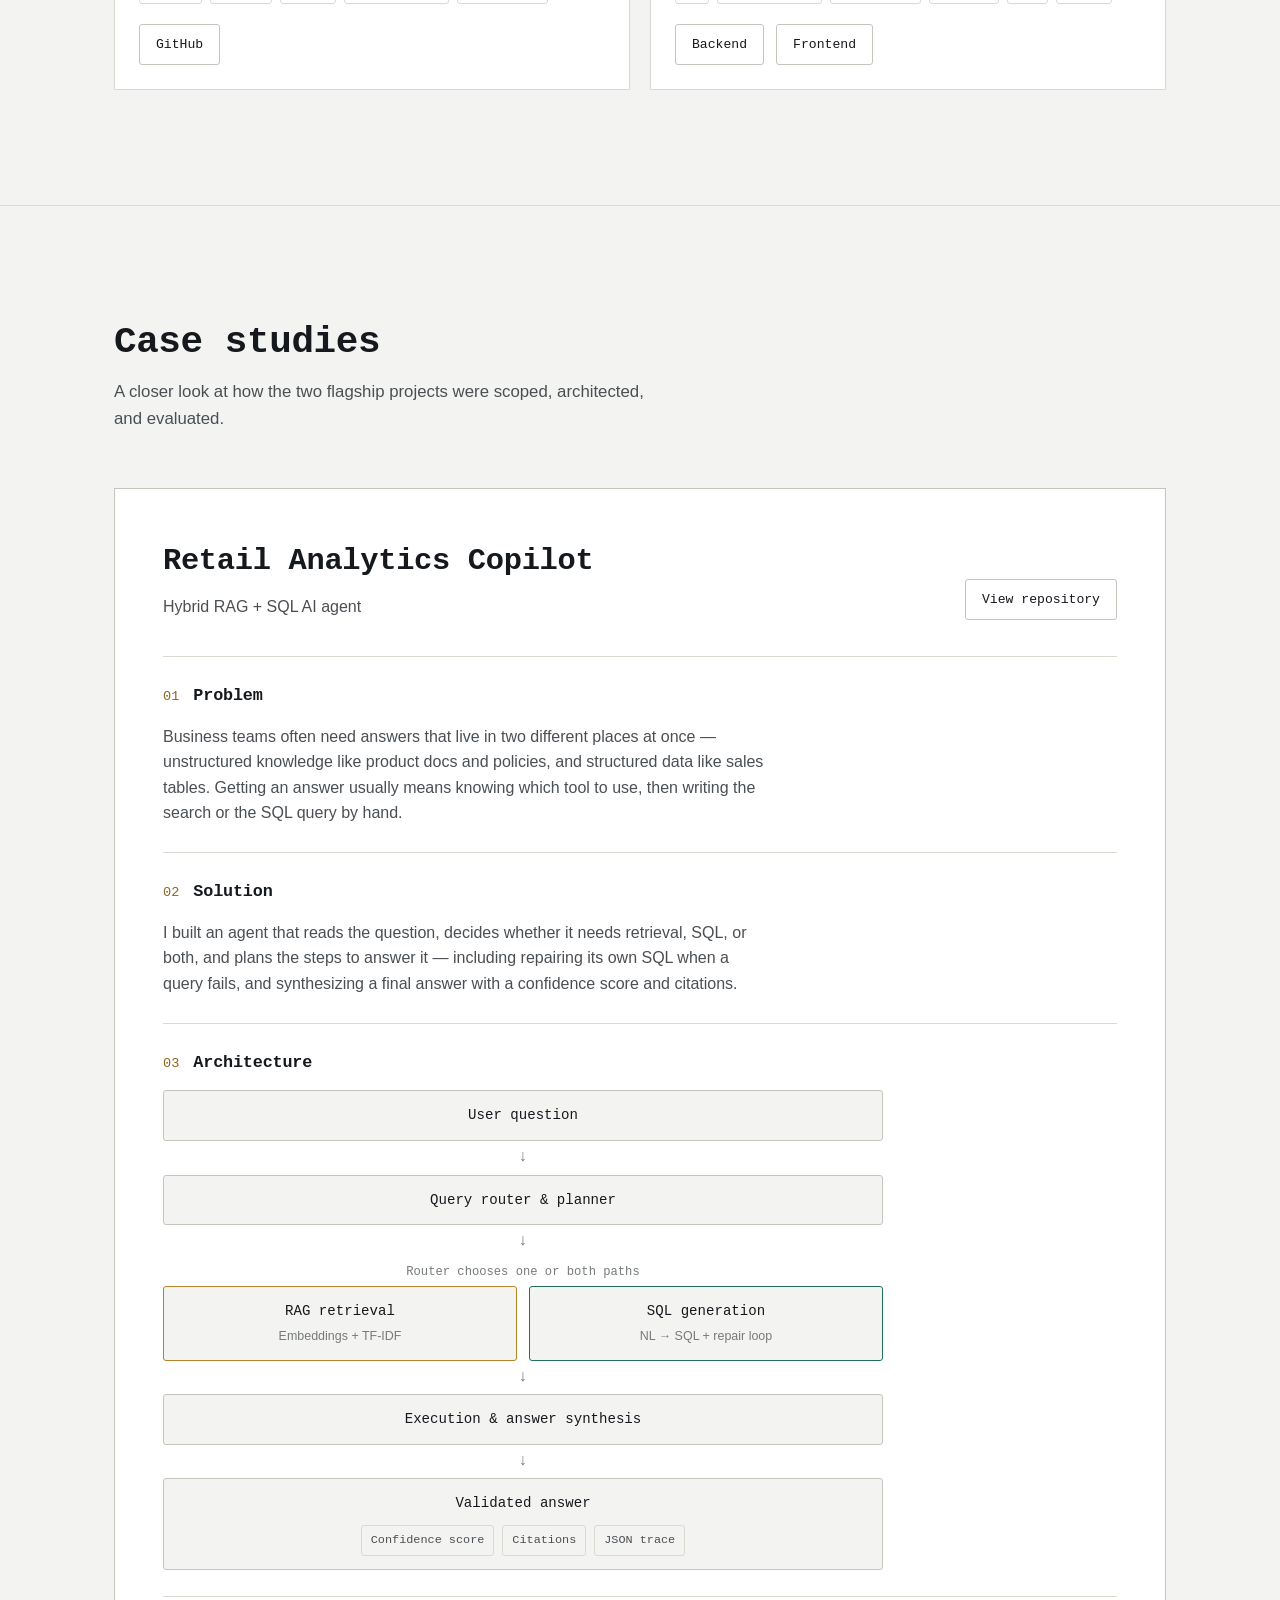
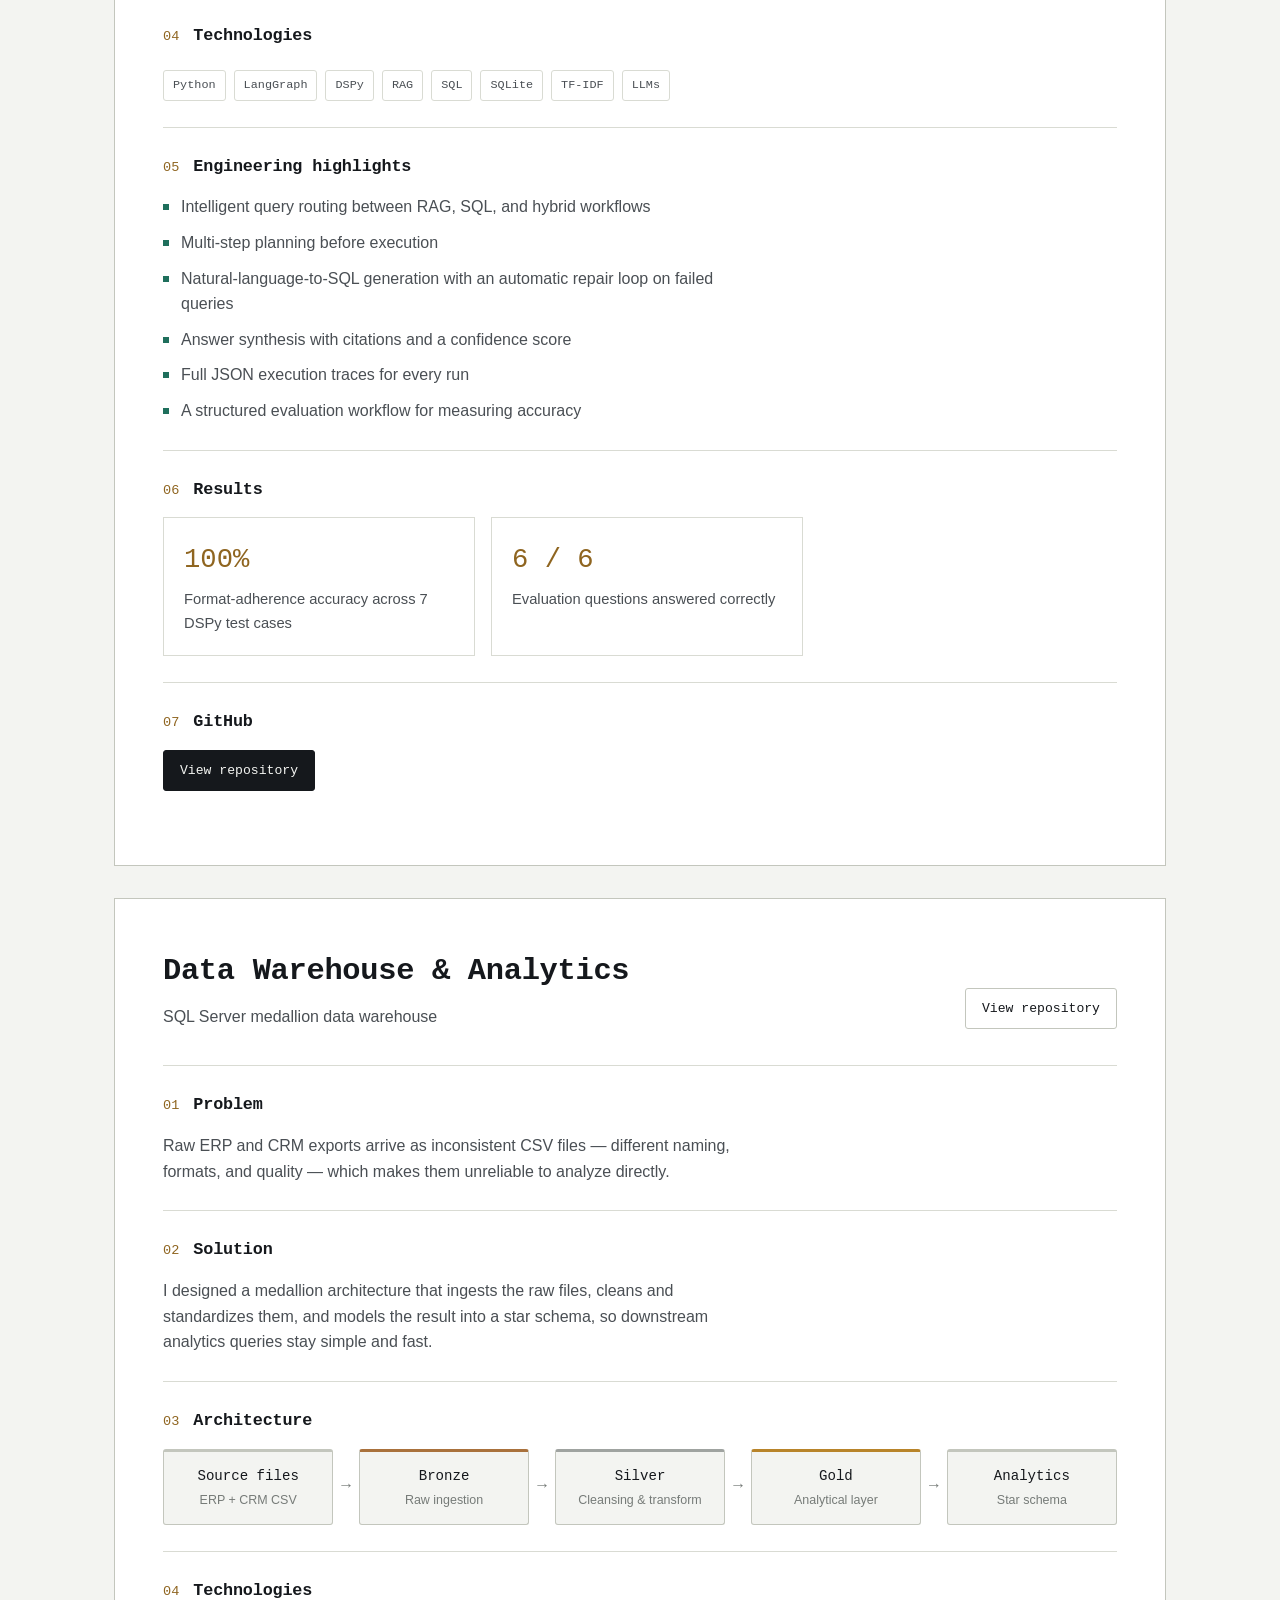
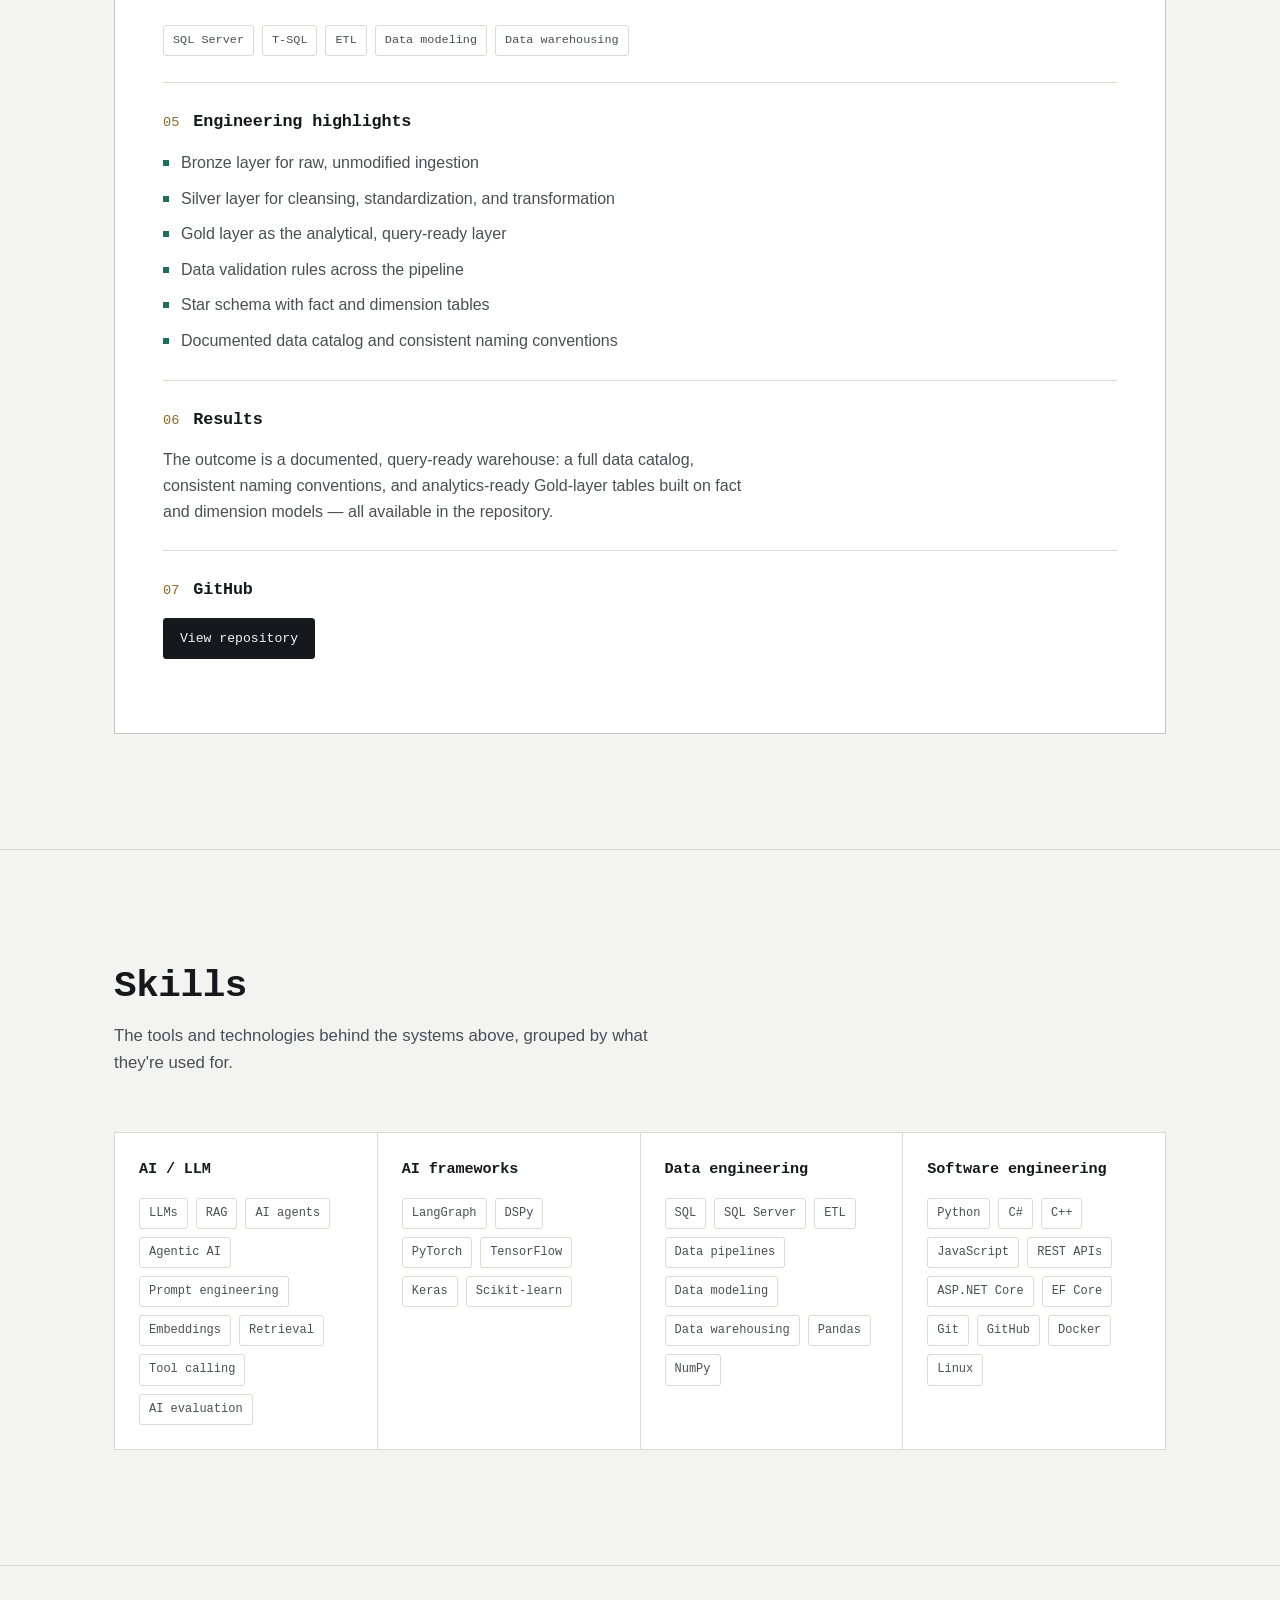
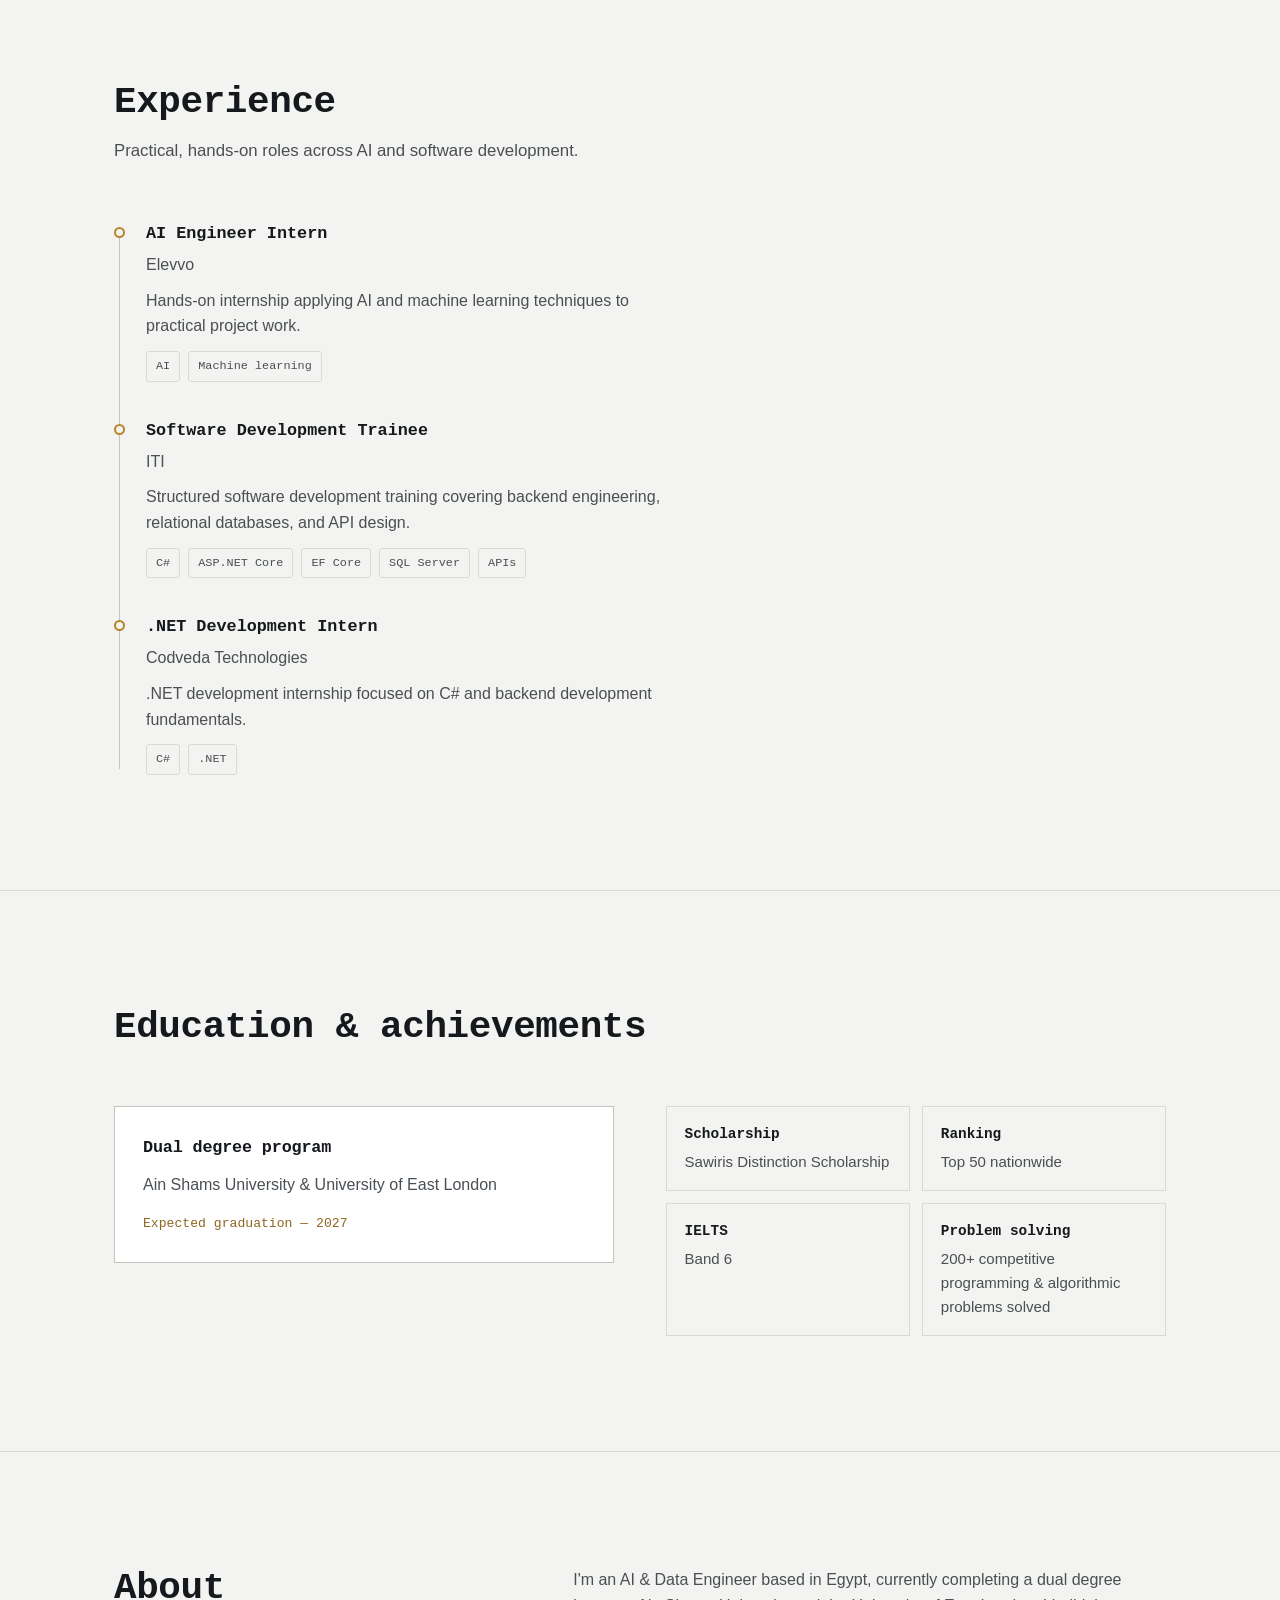
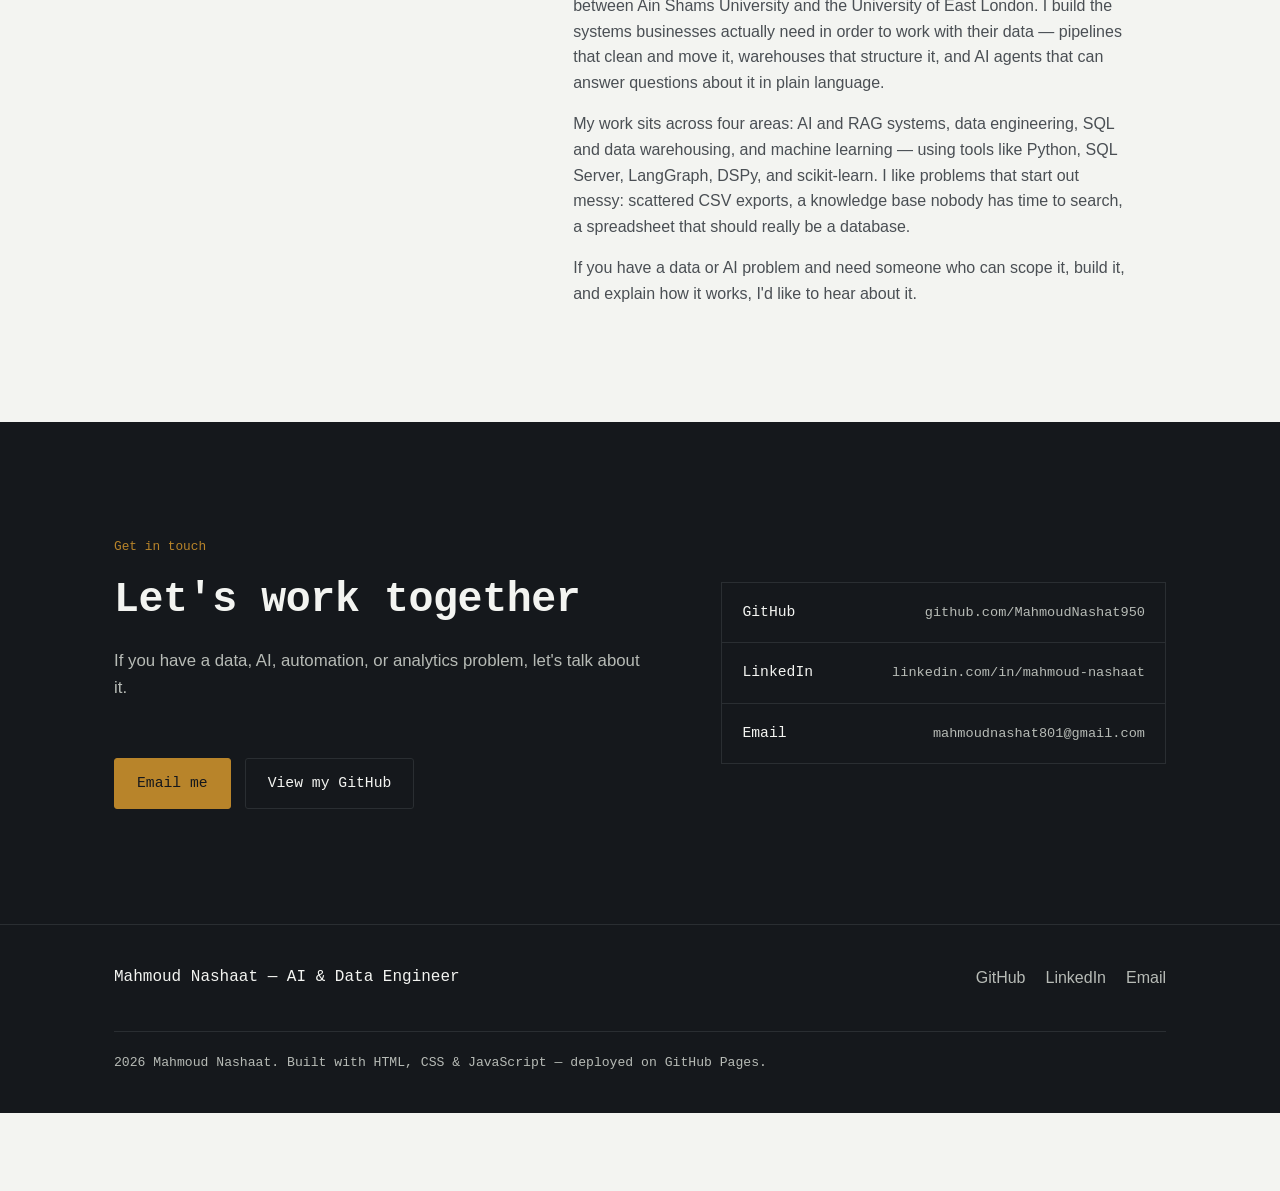
==== commit 5cca9f97: "Update index.html" ====
--- a/index.html
+++ b/index.html
@@ -80,12 +80,19 @@
           <span class="dot" aria-hidden="true"></span>
           Available for freelance work
         </div>
-        <h1>Building practical AI systems, data pipelines &amp; analytics solutions</h1>
-        <p class="hero-sub">I help businesses turn data and AI ideas into practical solutions &mdash; through AI agents, RAG systems, data pipelines, SQL data warehouses, and machine learning.</p>
+
+        <h1>I build practical AI and data systems for real business problems</h1>
+
+        <p class="hero-sub">
+          I help businesses turn messy data and AI ideas into working solutions
+          &mdash; from AI agents and RAG systems to data pipelines and SQL data warehouses.
+        </p>
+
         <div class="hero-actions">
           <a class="btn btn-primary" href="#contact">Let's work together</a>
-          <a class="btn btn-secondary" href="https://github.com/MahmoudNashat950" target="_blank" rel="noopener">View my GitHub</a>
-        </div>
+          <a class="btn btn-secondary" href="#projects">View my work</a>
+        </div>
+
         <div class="hero-chips">
           <span class="chip">AI &amp; RAG systems</span>
           <span class="chip">Data engineering</span>
@@ -99,18 +106,22 @@
           <span>system.trace</span>
           <span>retail_analytics_copilot</span>
         </div>
+
         <div class="mini-flow">
           <div class="mini-flow-node">User question</div>
           <div class="mini-flow-arrow">&#8595;</div>
           <div class="mini-flow-node">Query router</div>
           <div class="mini-flow-arrow">&#8595;</div>
+
           <div class="mini-flow-branch">
             <div class="mini-flow-node gold">RAG retrieval</div>
             <div class="mini-flow-node teal">SQL generation</div>
           </div>
+
           <div class="mini-flow-arrow">&#8595;</div>
           <div class="mini-flow-node">Validated answer</div>
         </div>
+
         <div class="arch-tags" style="margin-top:16px; justify-content:flex-start;">
           <span class="tech-badge" style="border-color:var(--line-dark); color:var(--on-ink-soft);">Confidence score</span>
           <span class="tech-badge" style="border-color:var(--line-dark); color:var(--on-ink-soft);">Citations</span>
@@ -119,7 +130,6 @@
       </div>
     </div>
   </section>
-
   <!-- SERVICES -->
   <section id="services">
     <div class="container">
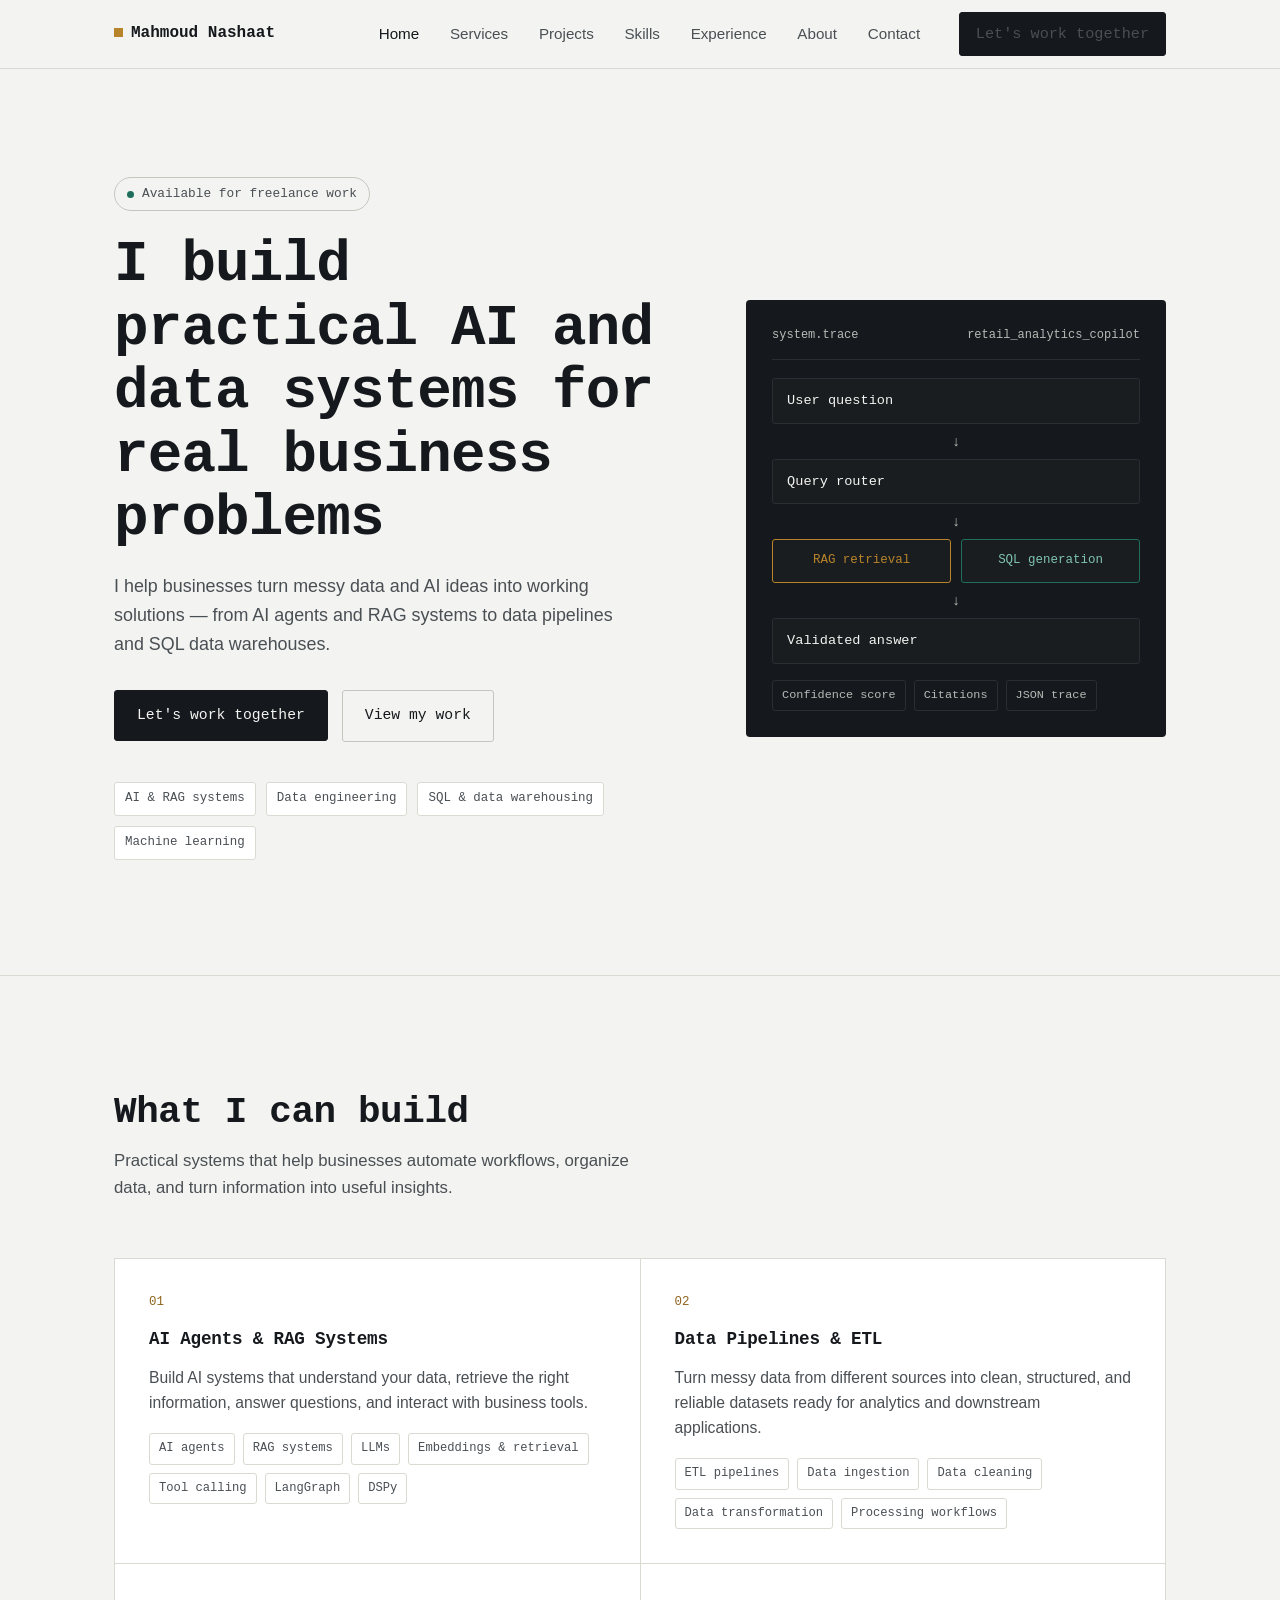
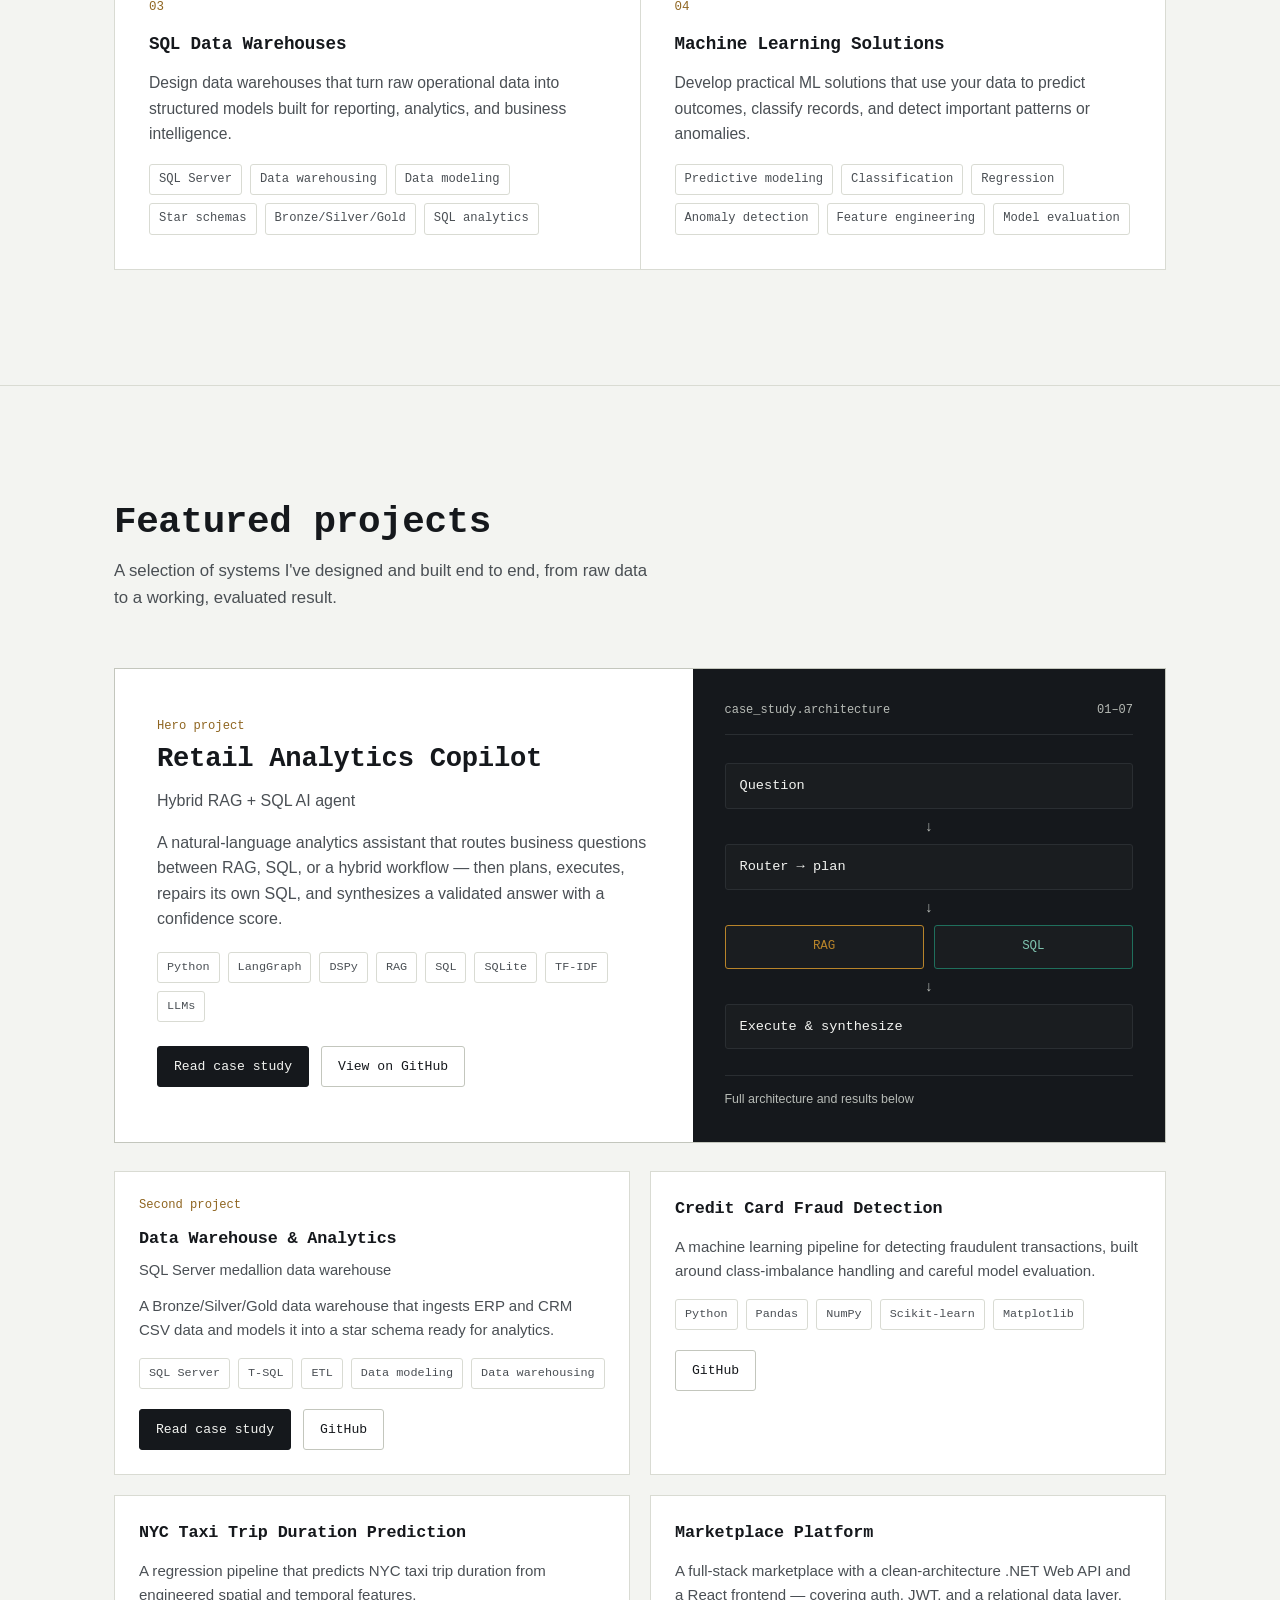
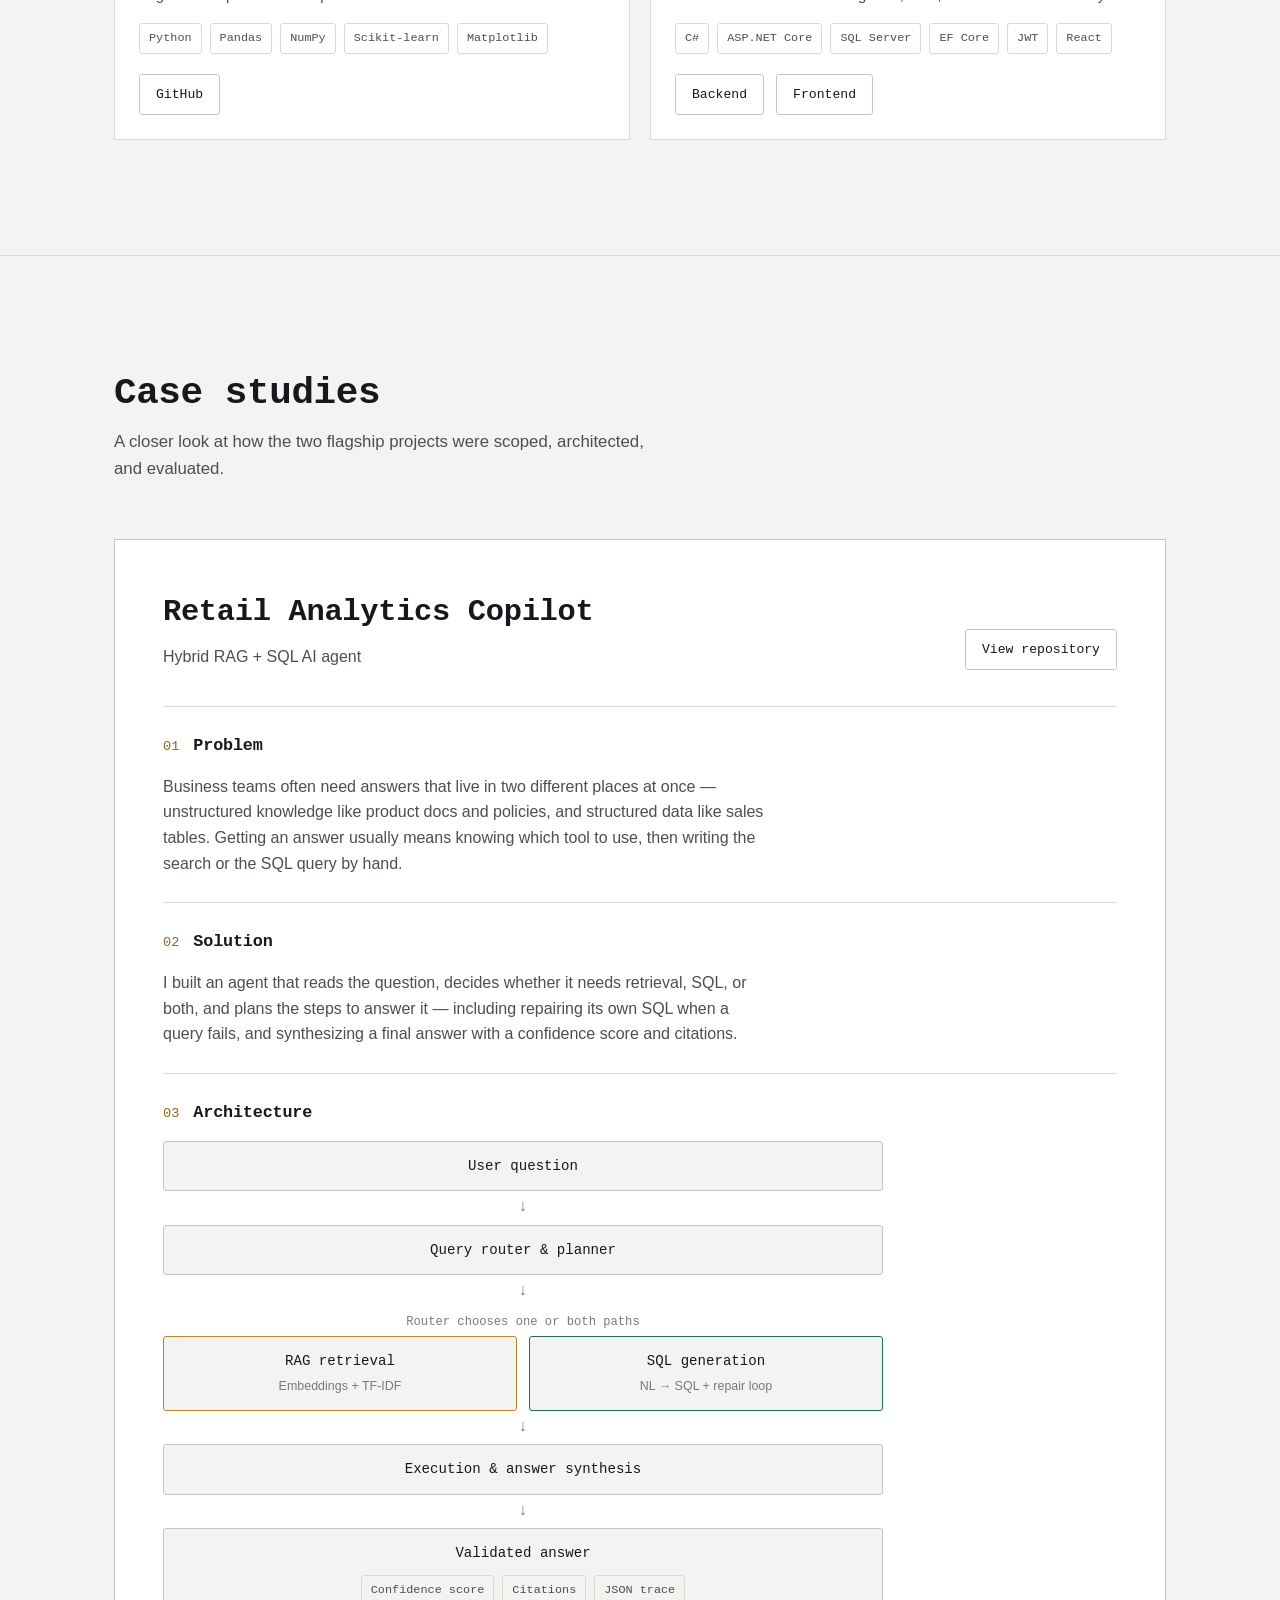
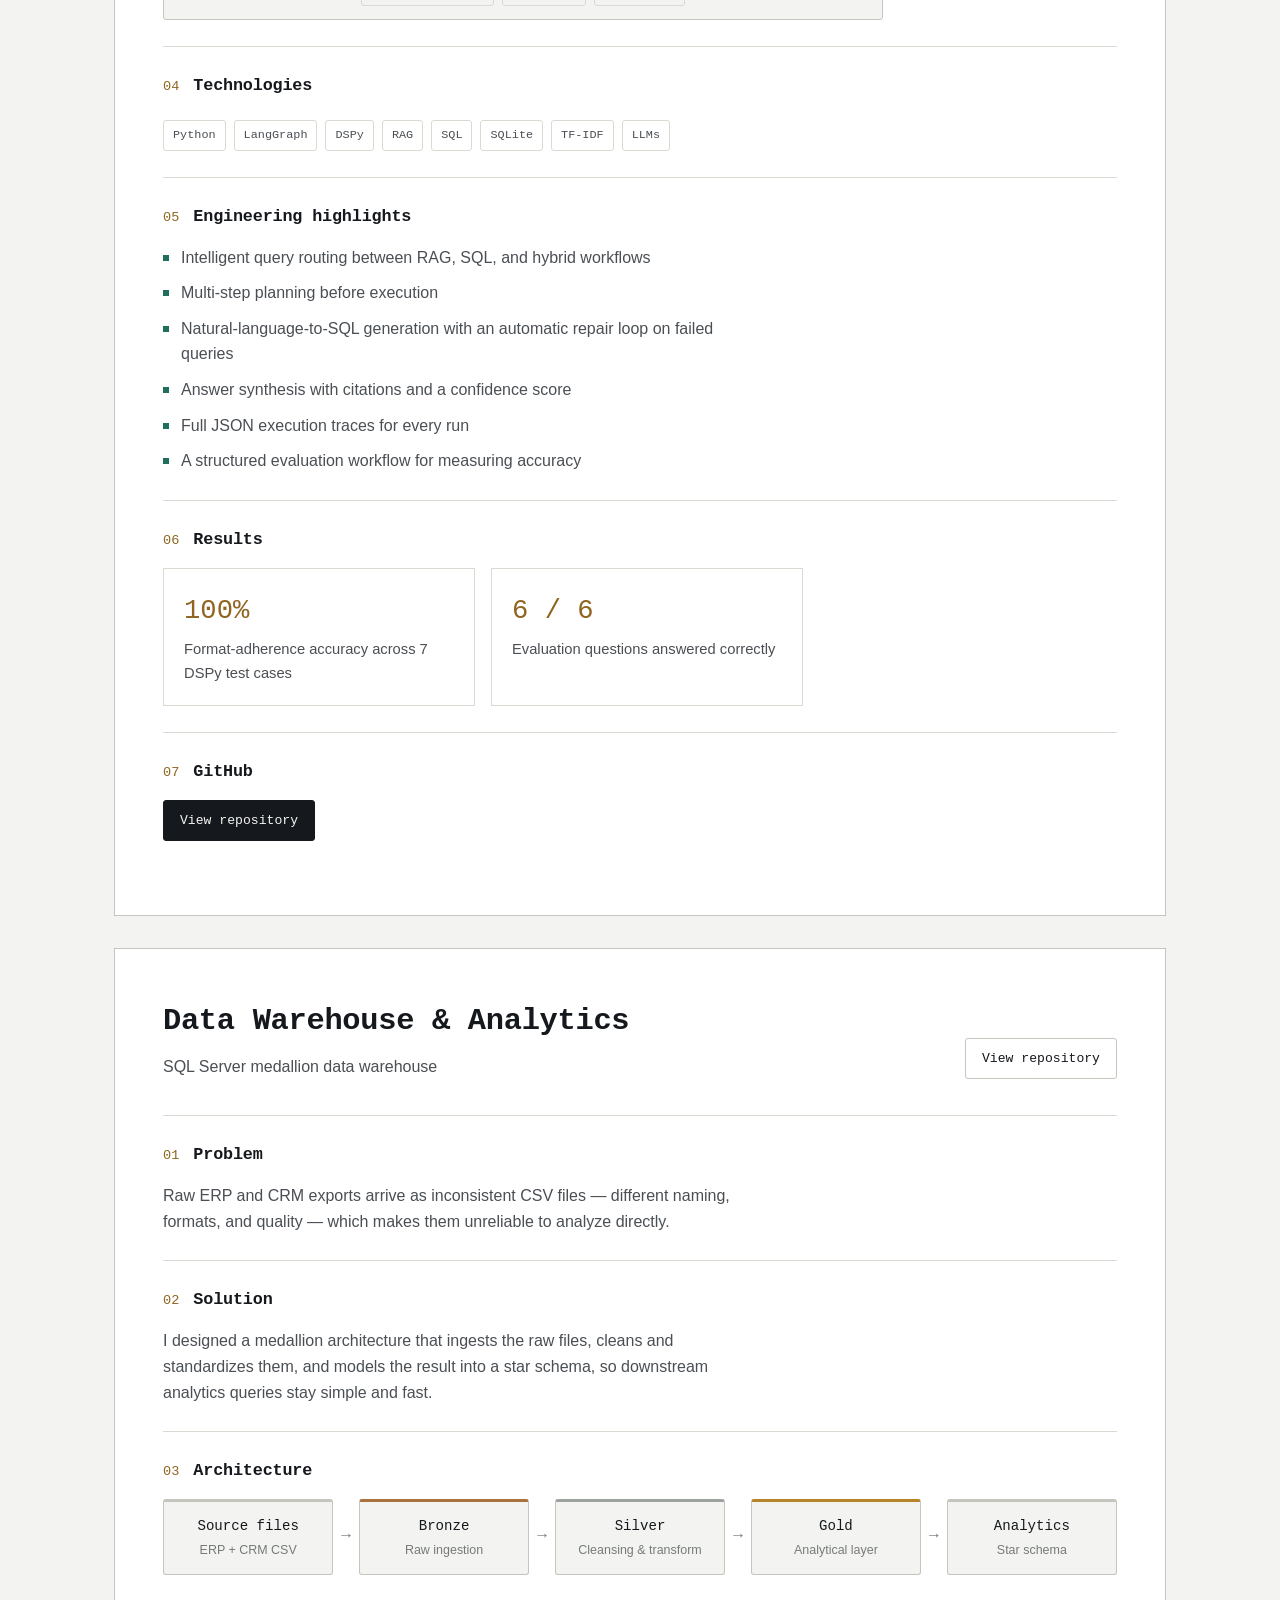
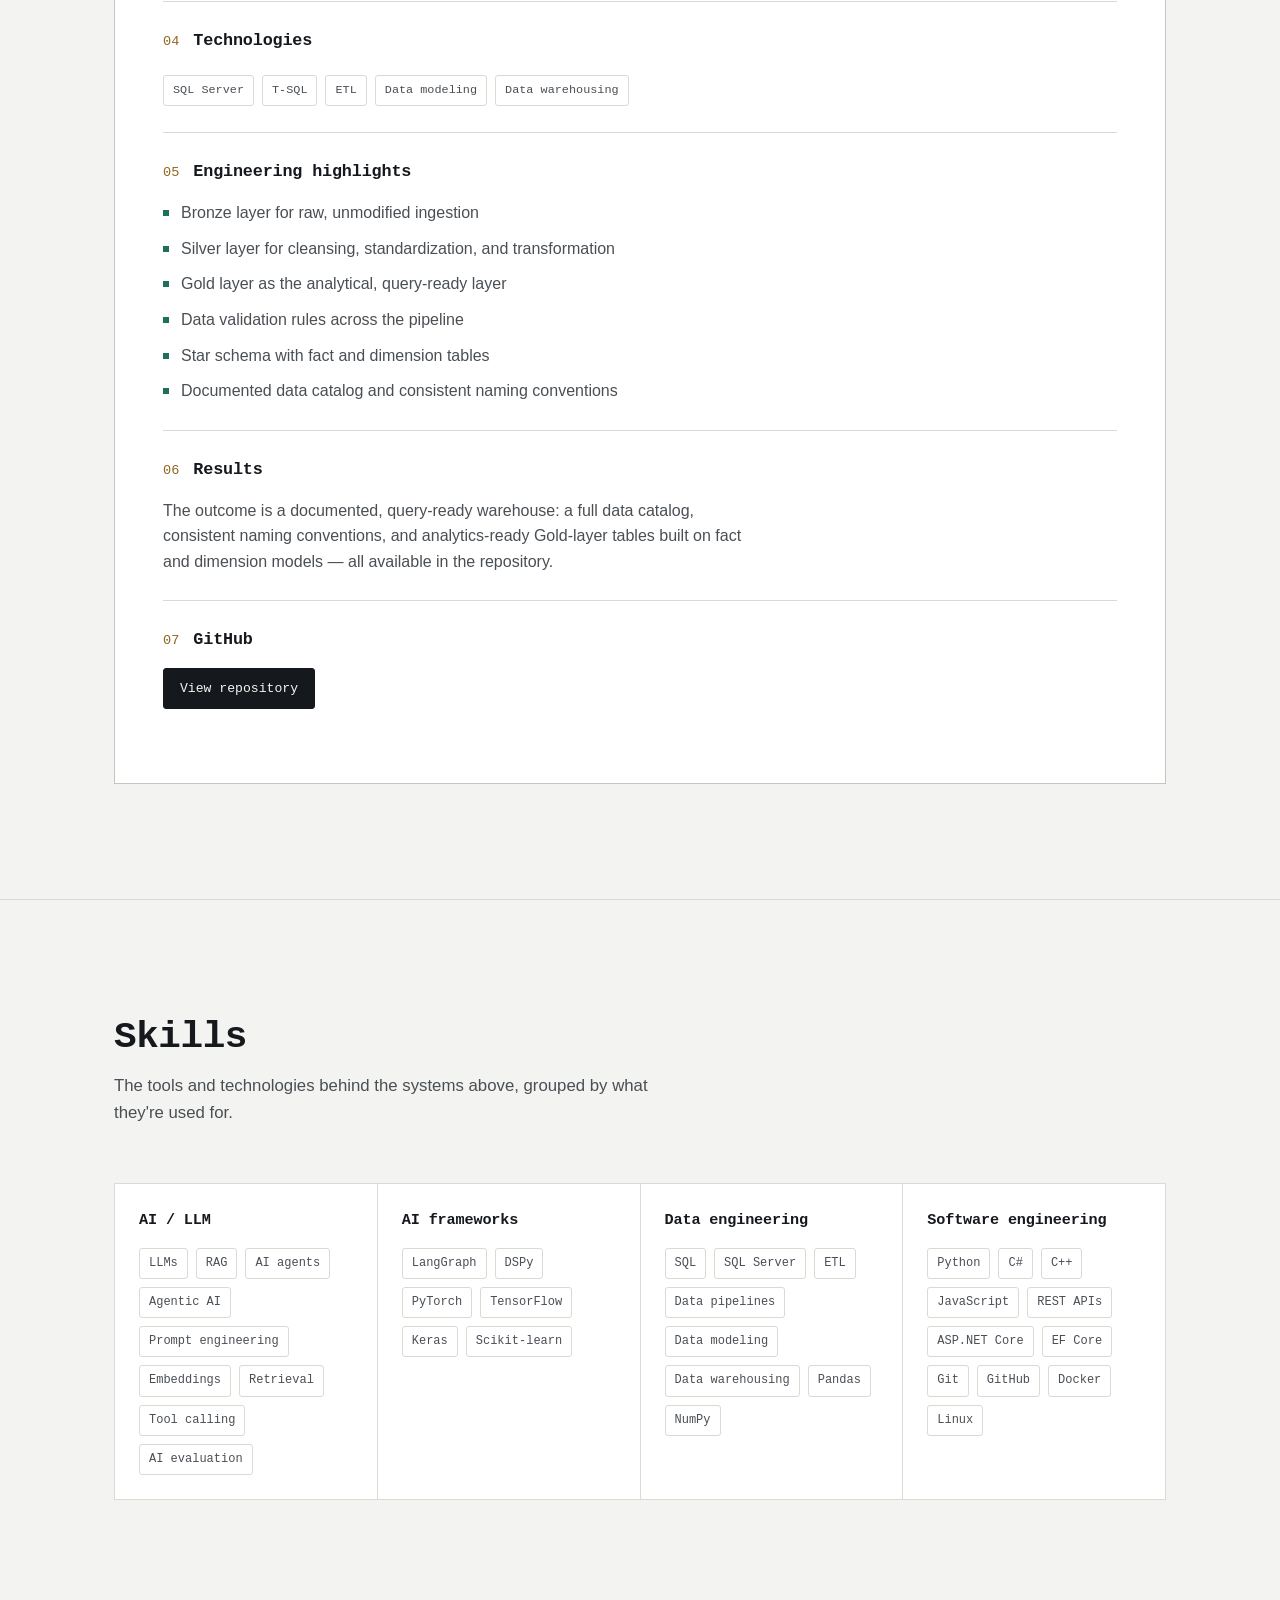
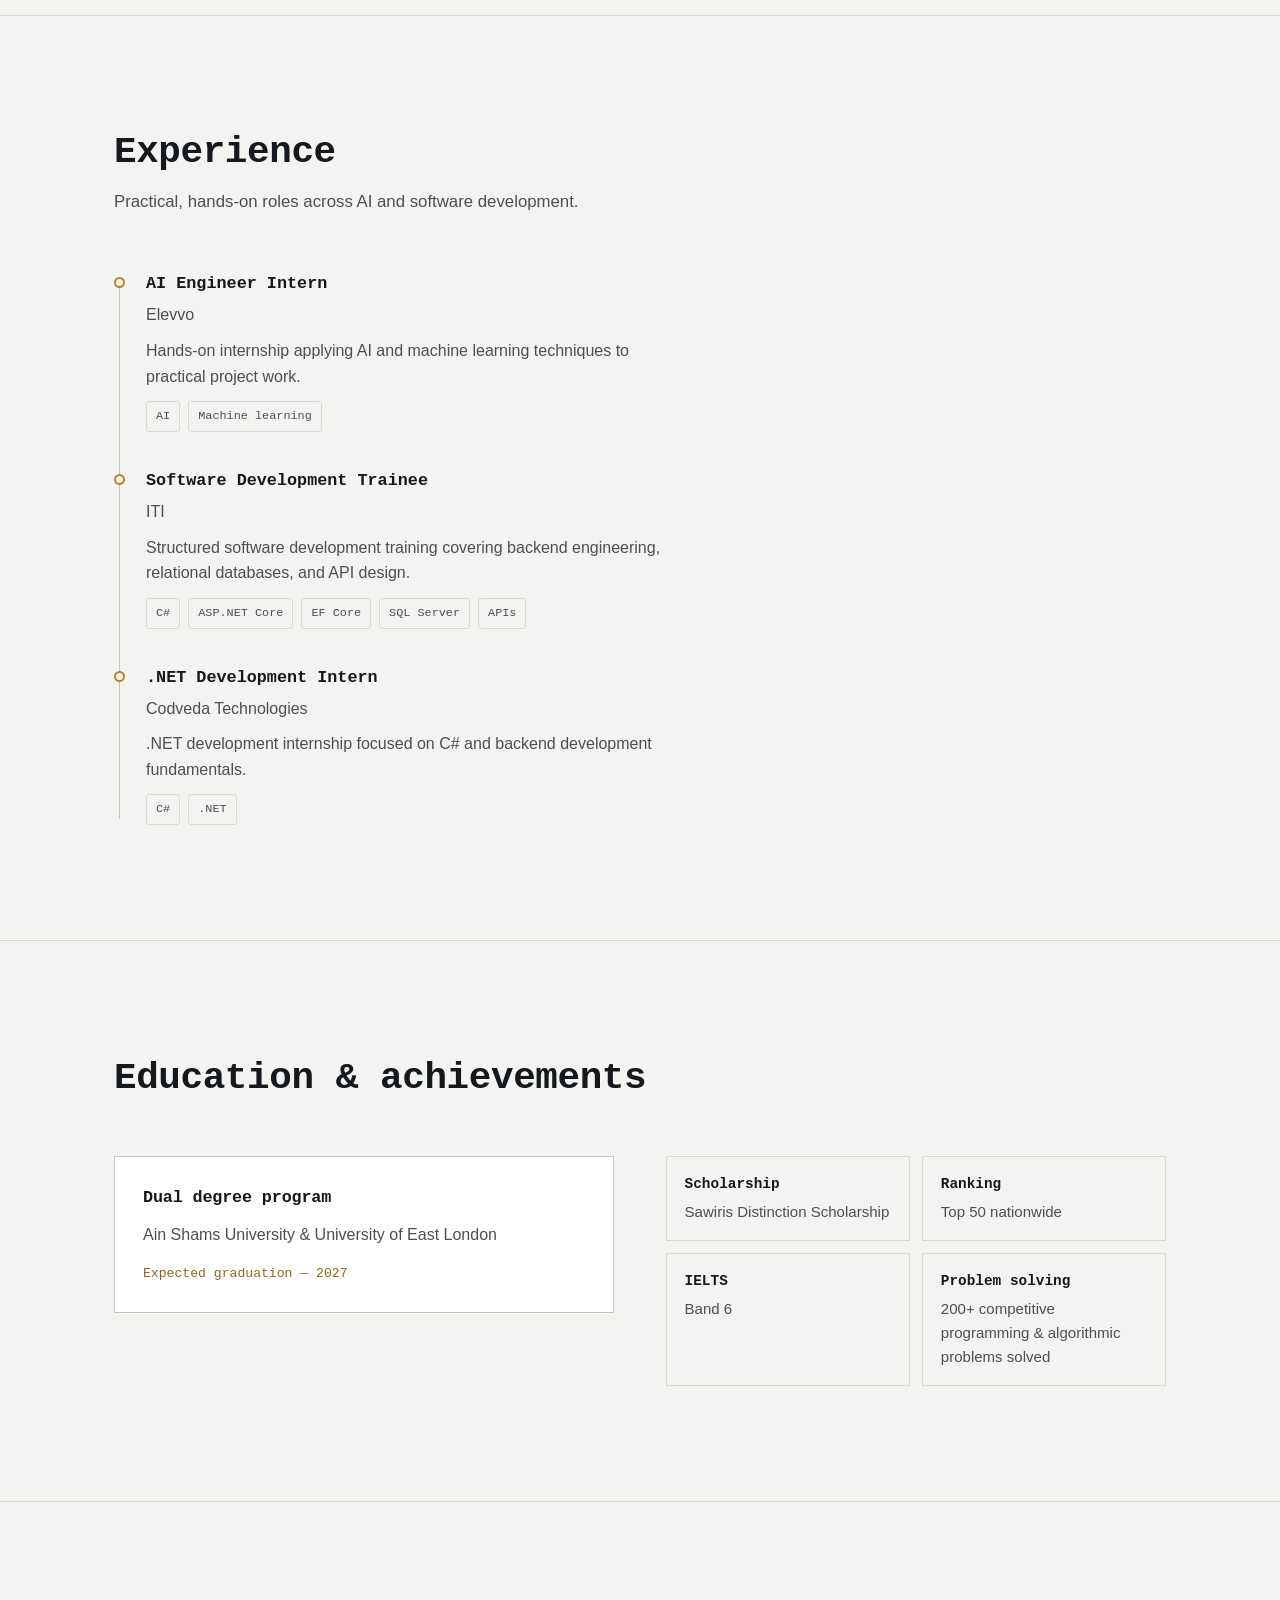
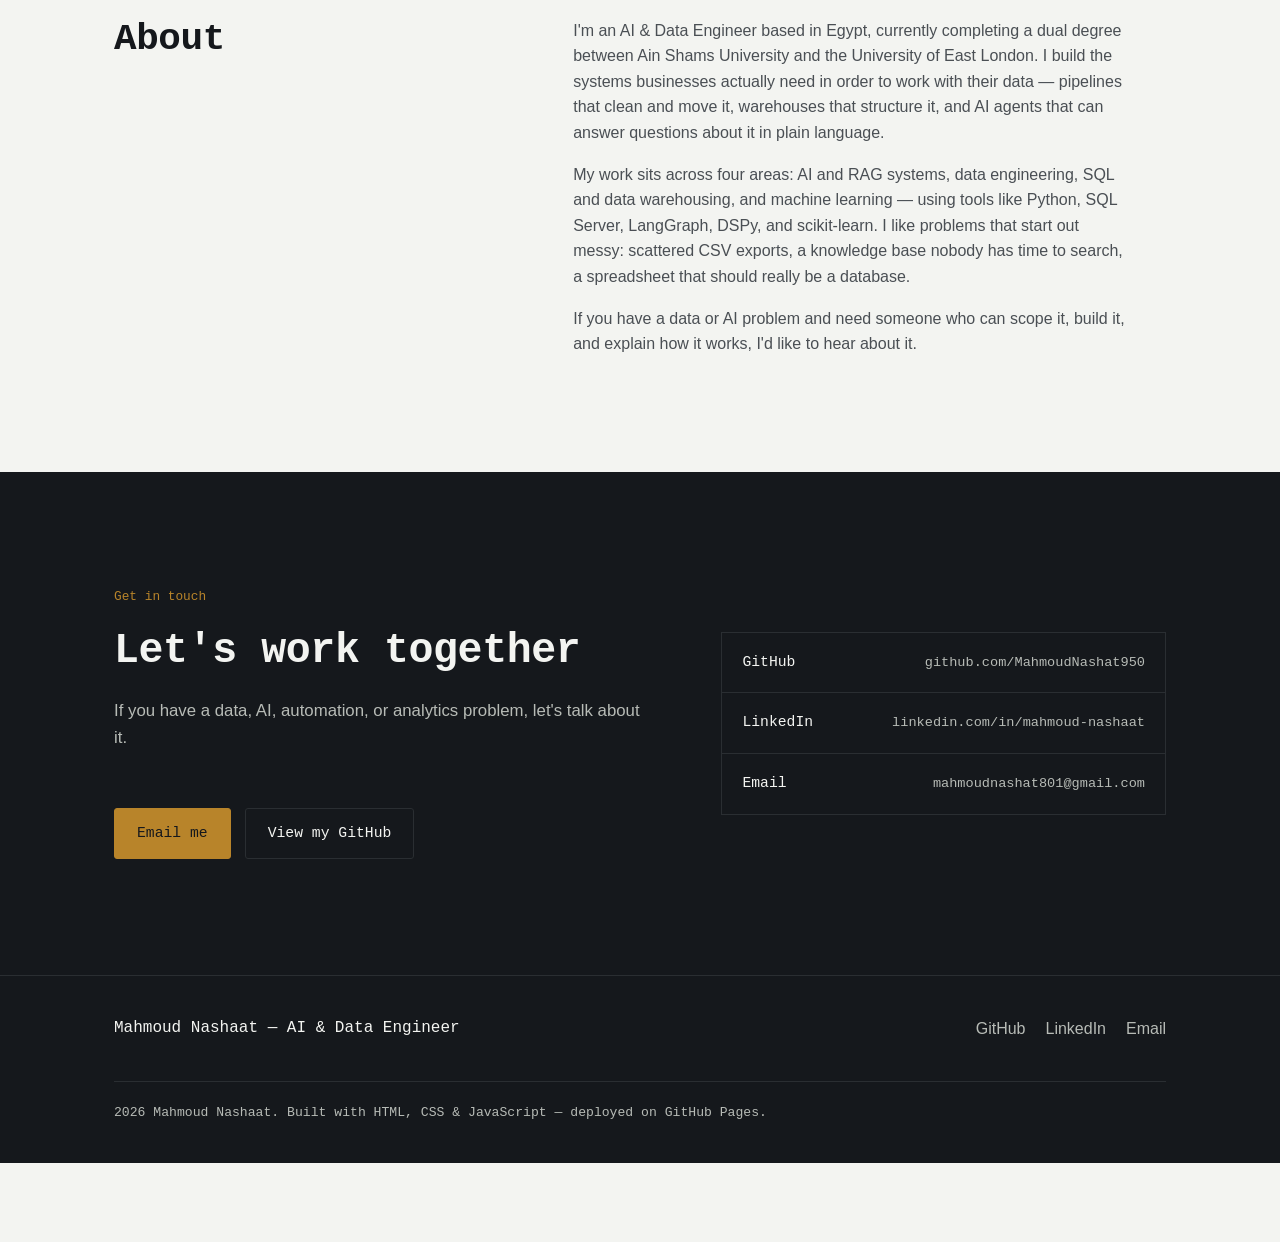
==== commit 25933448: "Update index.html" ====
--- a/index.html
+++ b/index.html
@@ -130,49 +130,90 @@
       </div>
     </div>
   </section>
-  <!-- SERVICES -->
-  <section id="services">
-    <div class="container">
-      <div class="section-head reveal">
-        <h2>What I can build</h2>
-        <p>Four areas I work in most &mdash; each aimed at turning a specific kind of business problem into a working system.</p>
-      </div>
-      <div class="services-grid">
-        <article class="service-card reveal">
-          <span class="service-index">01</span>
-          <h3>AI &amp; RAG systems</h3>
-          <p>Turn documents, data, and workflows into AI systems that can answer questions, retrieve information, and take action.</p>
-          <ul class="service-list">
-            <li>LLMs</li><li>RAG</li><li>Embeddings &amp; retrieval</li><li>AI agents</li><li>Tool calling</li><li>LangGraph</li><li>DSPy</li>
-          </ul>
-        </article>
-        <article class="service-card reveal">
-          <span class="service-index">02</span>
-          <h3>Data engineering</h3>
-          <p>Move data from messy, scattered sources into clean, reliable pipelines your team can actually trust.</p>
-          <ul class="service-list">
-            <li>ETL pipelines</li><li>Data cleaning</li><li>Data transformation</li><li>Data ingestion</li><li>Processing workflows</li>
-          </ul>
-        </article>
-        <article class="service-card reveal">
-          <span class="service-index">03</span>
-          <h3>SQL &amp; data warehousing</h3>
-          <p>Structure raw data into warehouses and models that are actually built for analytics, not just storage.</p>
-          <ul class="service-list">
-            <li>SQL databases</li><li>Data warehouses</li><li>Data modeling</li><li>Star schemas</li><li>Bronze/Silver/Gold</li><li>SQL analytics</li>
-          </ul>
-        </article>
-        <article class="service-card reveal">
-          <span class="service-index">04</span>
-          <h3>Machine learning</h3>
-          <p>Build models that predict outcomes, classify records, and flag the anomalies that matter in your data.</p>
-          <ul class="service-list">
-            <li>Predictive models</li><li>Classification</li><li>Regression</li><li>Anomaly detection</li><li>Feature engineering</li><li>Model evaluation</li>
-          </ul>
-        </article>
-      </div>
-    </div>
-  </section>
+ <!-- SERVICES -->
+<section id="services">
+  <div class="container">
+    <div class="section-head reveal">
+      <h2>What I can build</h2>
+      <p>
+        Practical systems that help businesses automate workflows, organize data,
+        and turn information into useful insights.
+      </p>
+    </div>
+
+    <div class="services-grid">
+
+      <article class="service-card reveal">
+        <span class="service-index">01</span>
+        <h3>AI Agents &amp; RAG Systems</h3>
+        <p>
+          Build AI systems that understand your data, retrieve the right
+          information, answer questions, and interact with business tools.
+        </p>
+        <ul class="service-list">
+          <li>AI agents</li>
+          <li>RAG systems</li>
+          <li>LLMs</li>
+          <li>Embeddings &amp; retrieval</li>
+          <li>Tool calling</li>
+          <li>LangGraph</li>
+          <li>DSPy</li>
+        </ul>
+      </article>
+
+      <article class="service-card reveal">
+        <span class="service-index">02</span>
+        <h3>Data Pipelines &amp; ETL</h3>
+        <p>
+          Turn messy data from different sources into clean, structured, and
+          reliable datasets ready for analytics and downstream applications.
+        </p>
+        <ul class="service-list">
+          <li>ETL pipelines</li>
+          <li>Data ingestion</li>
+          <li>Data cleaning</li>
+          <li>Data transformation</li>
+          <li>Processing workflows</li>
+        </ul>
+      </article>
+
+      <article class="service-card reveal">
+        <span class="service-index">03</span>
+        <h3>SQL Data Warehouses</h3>
+        <p>
+          Design data warehouses that turn raw operational data into structured
+          models built for reporting, analytics, and business intelligence.
+        </p>
+        <ul class="service-list">
+          <li>SQL Server</li>
+          <li>Data warehousing</li>
+          <li>Data modeling</li>
+          <li>Star schemas</li>
+          <li>Bronze/Silver/Gold</li>
+          <li>SQL analytics</li>
+        </ul>
+      </article>
+
+      <article class="service-card reveal">
+        <span class="service-index">04</span>
+        <h3>Machine Learning Solutions</h3>
+        <p>
+          Develop practical ML solutions that use your data to predict
+          outcomes, classify records, and detect important patterns or anomalies.
+        </p>
+        <ul class="service-list">
+          <li>Predictive modeling</li>
+          <li>Classification</li>
+          <li>Regression</li>
+          <li>Anomaly detection</li>
+          <li>Feature engineering</li>
+          <li>Model evaluation</li>
+        </ul>
+      </article>
+
+    </div>
+  </div>
+</section>
 
   <!-- FEATURED PROJECTS -->
   <section id="projects">
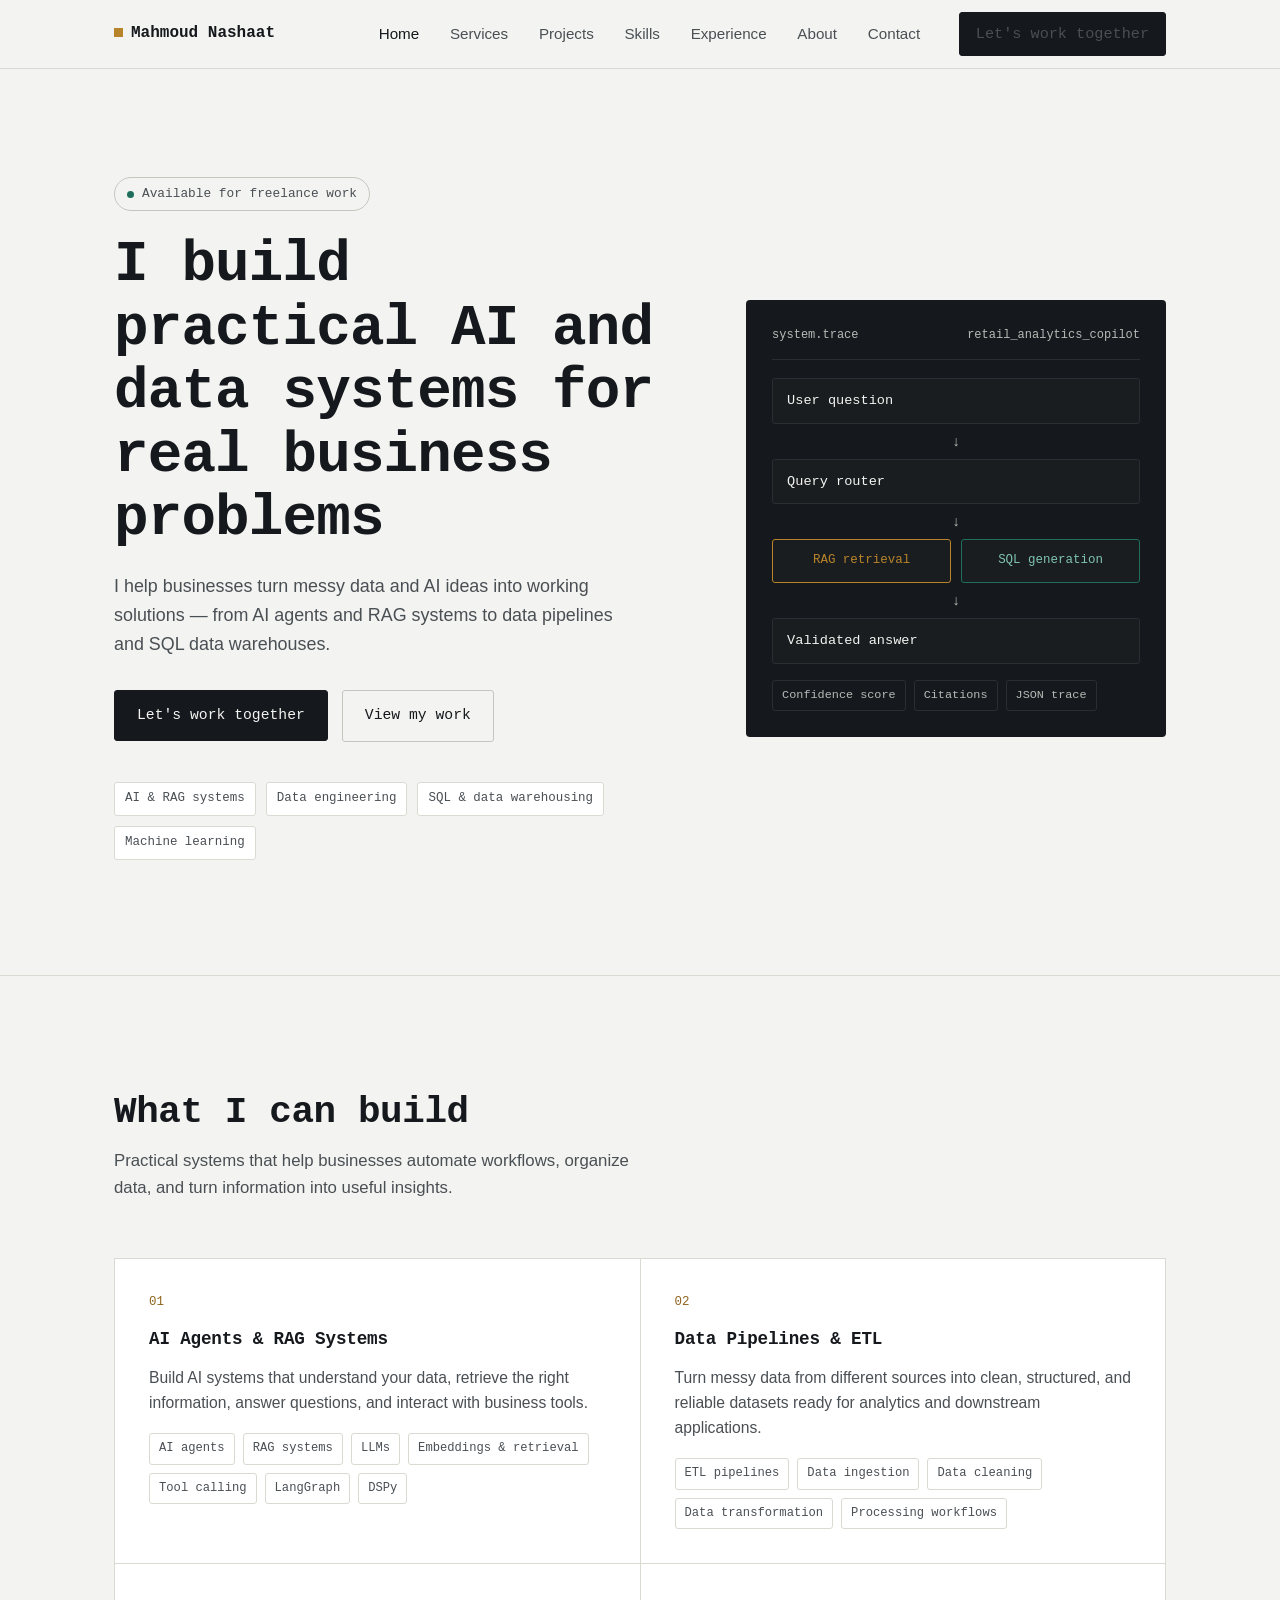
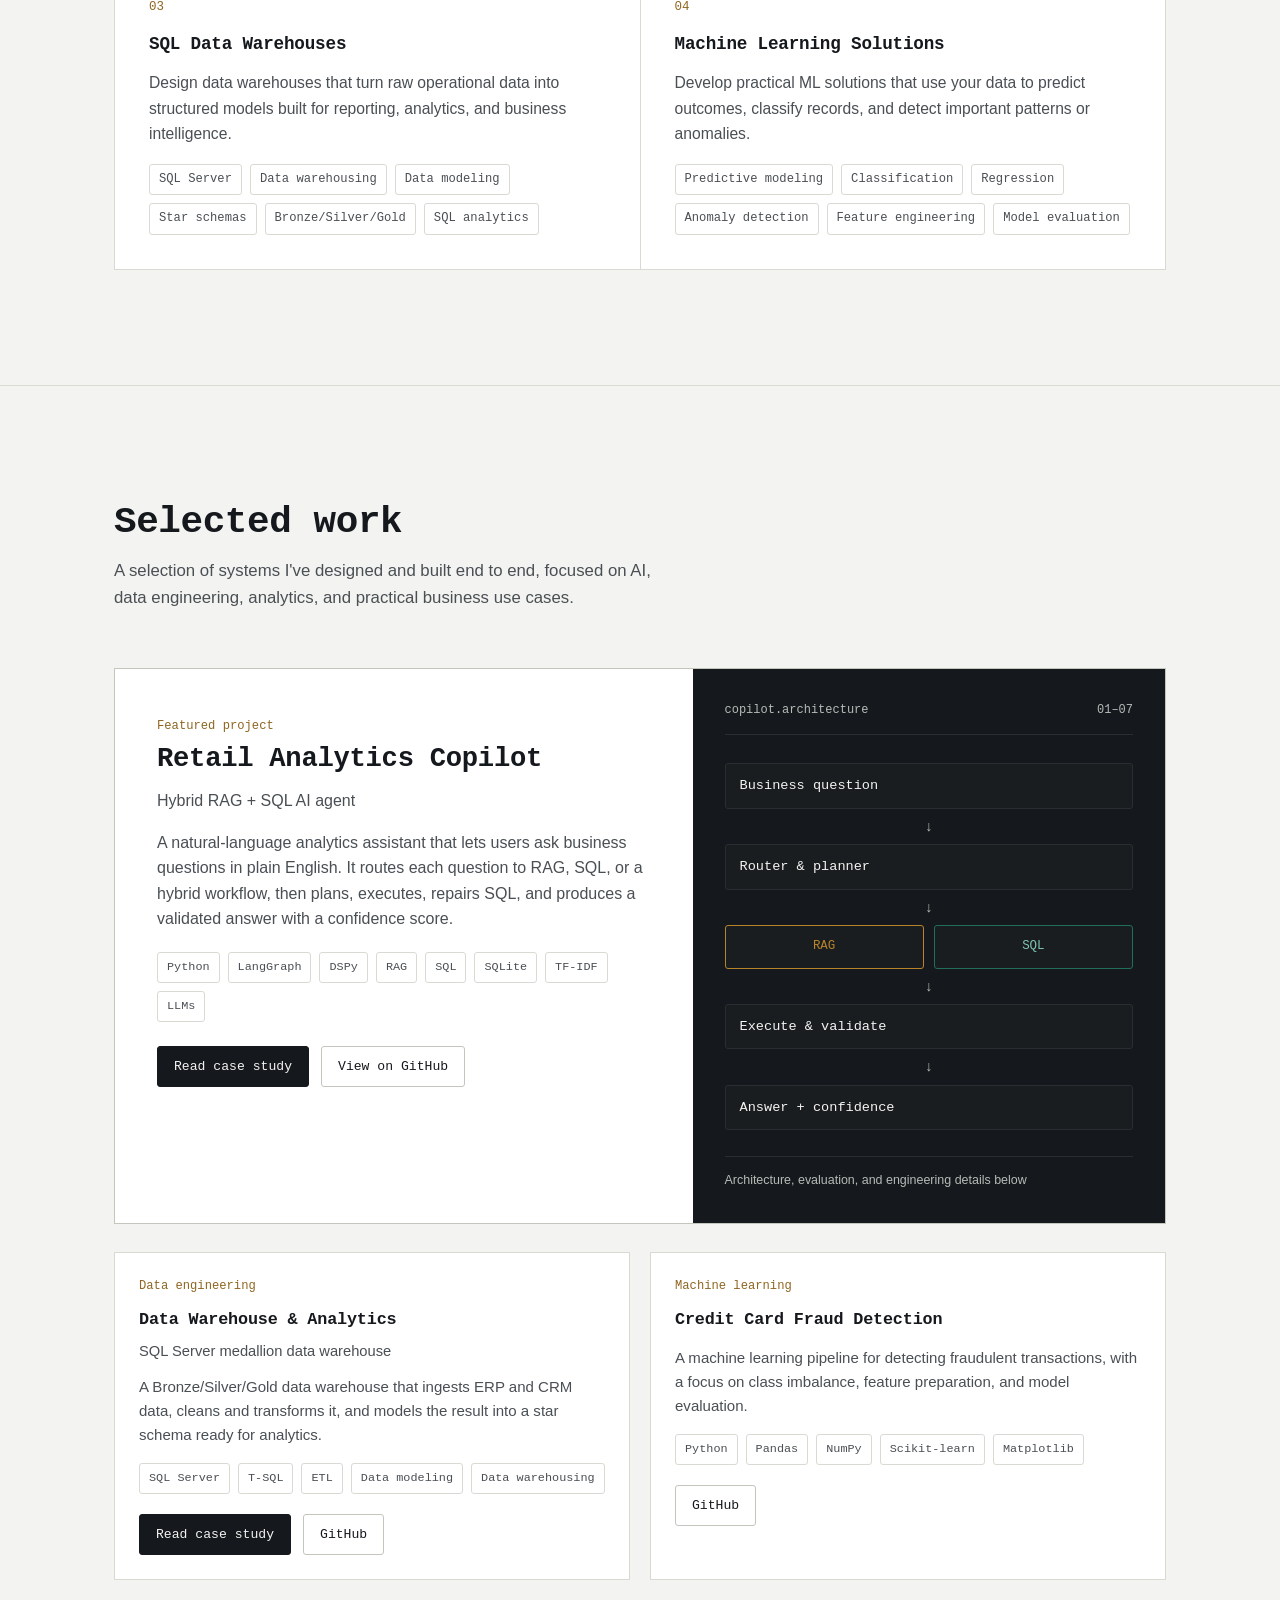
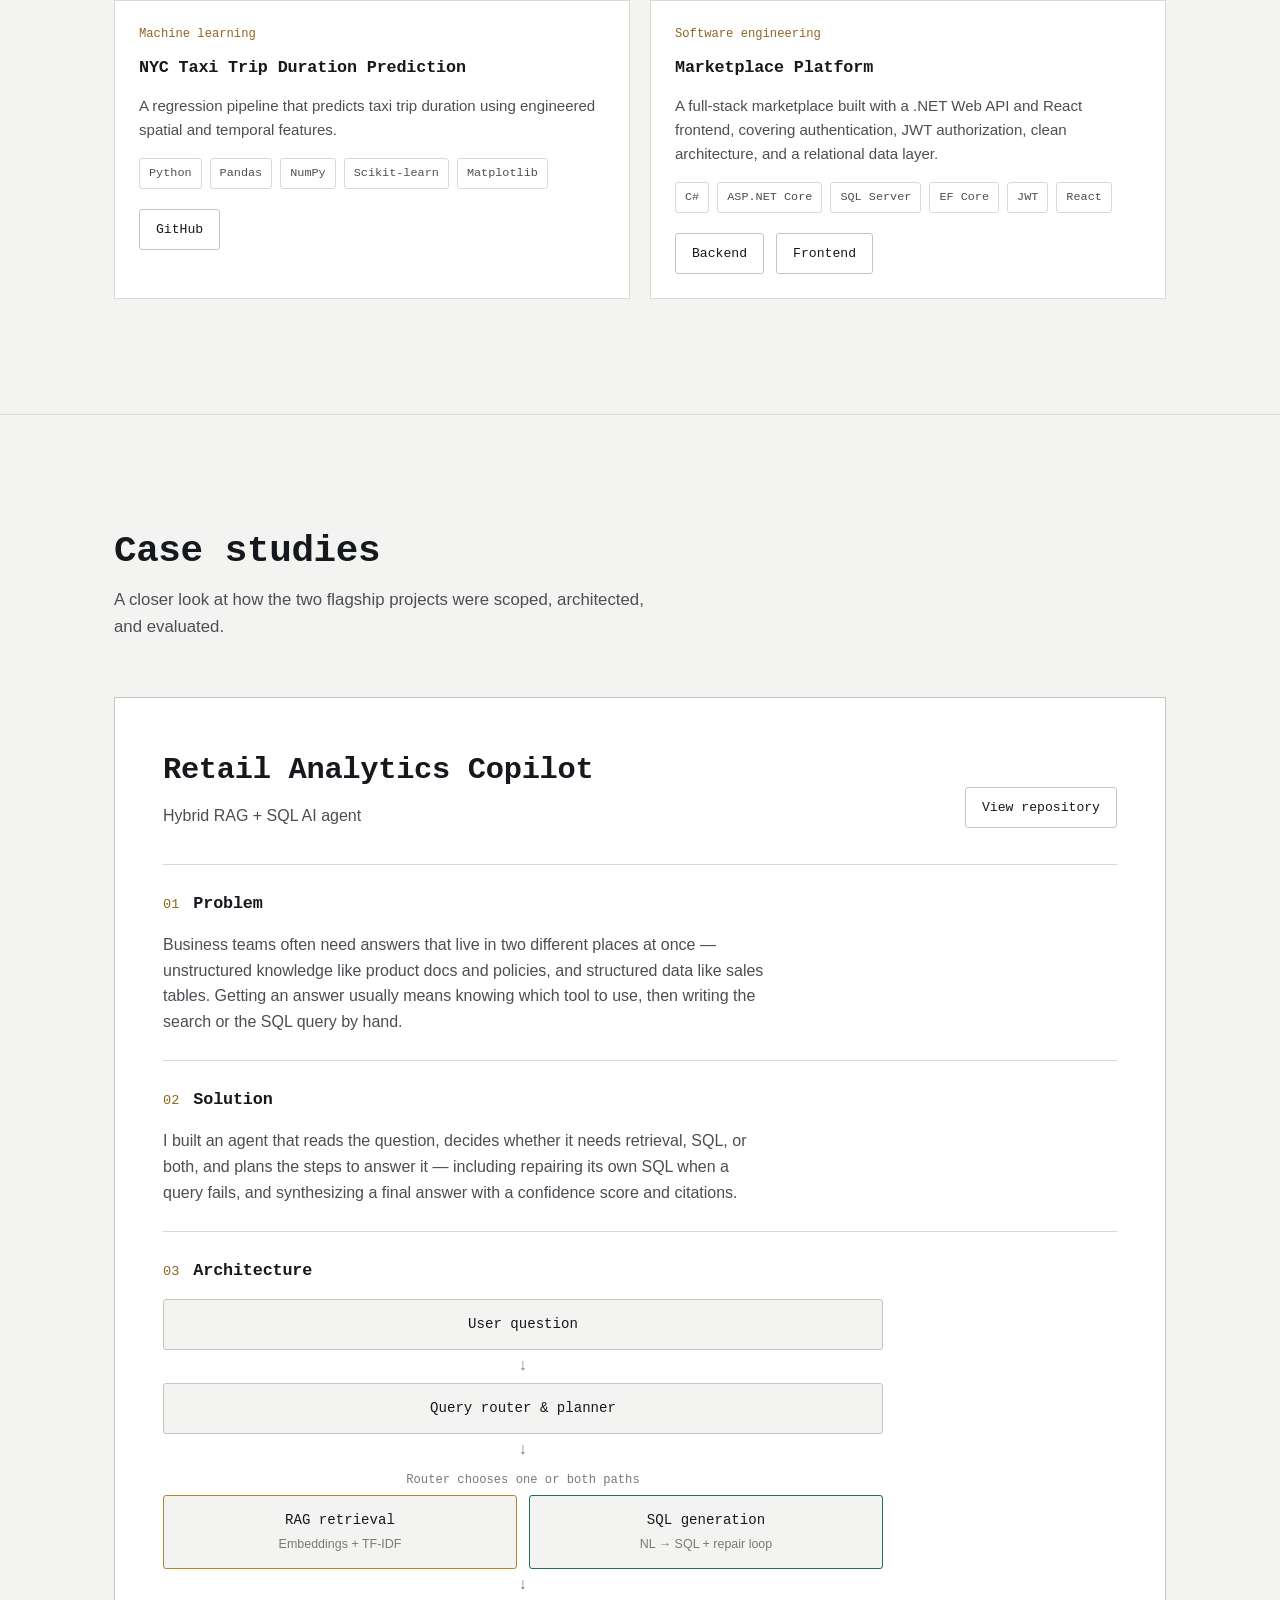
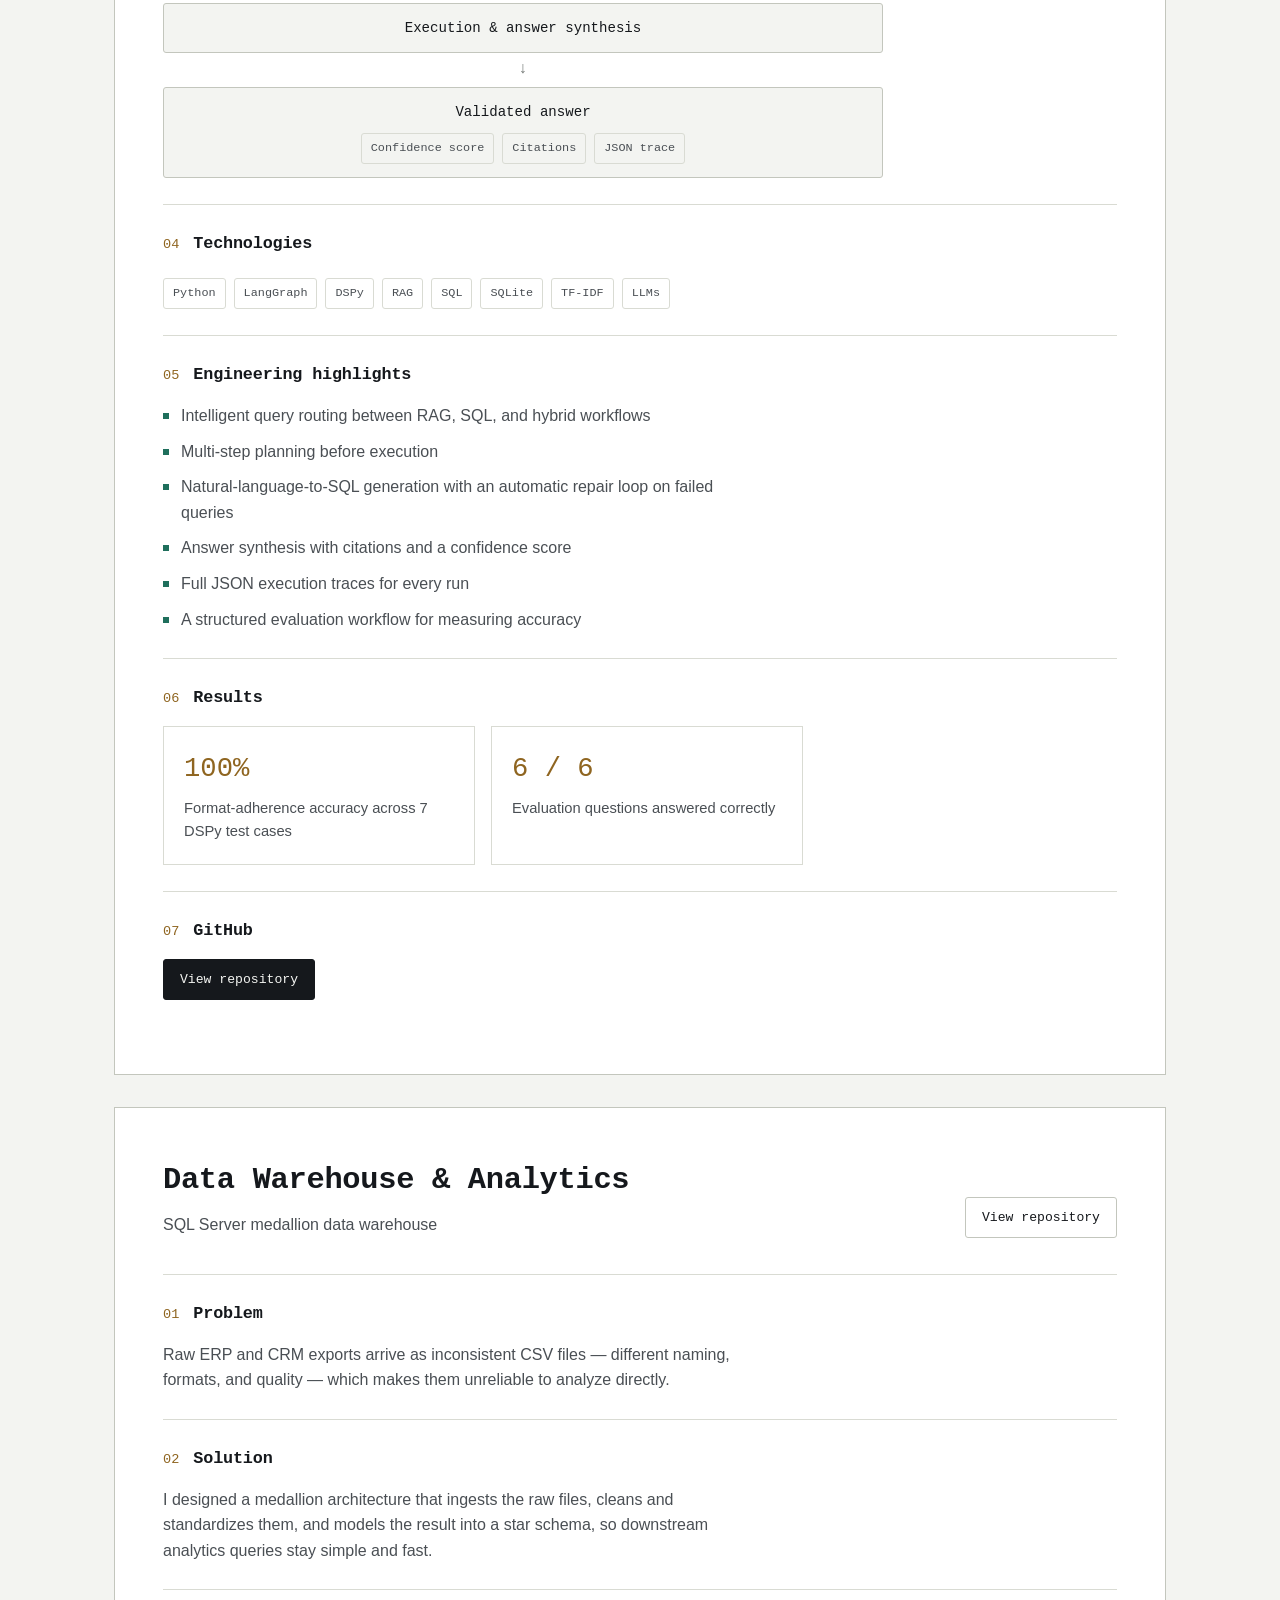
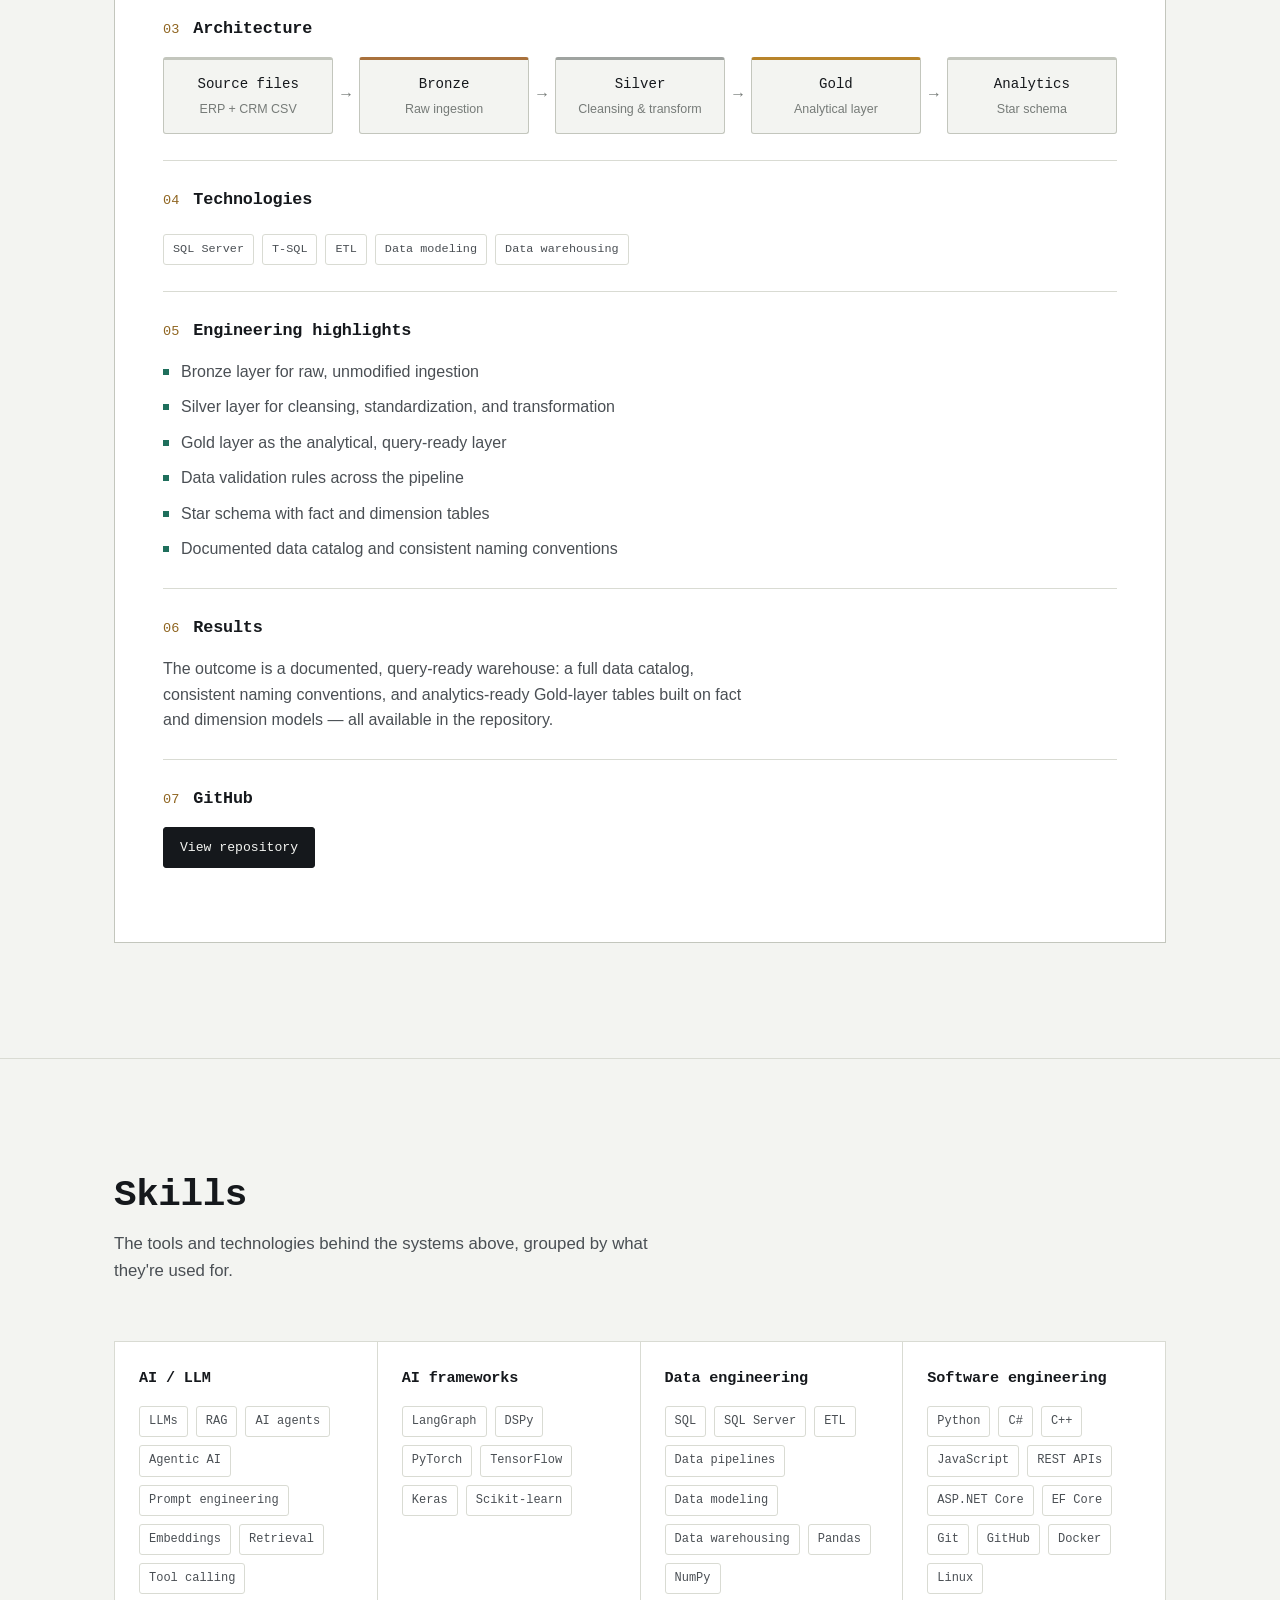
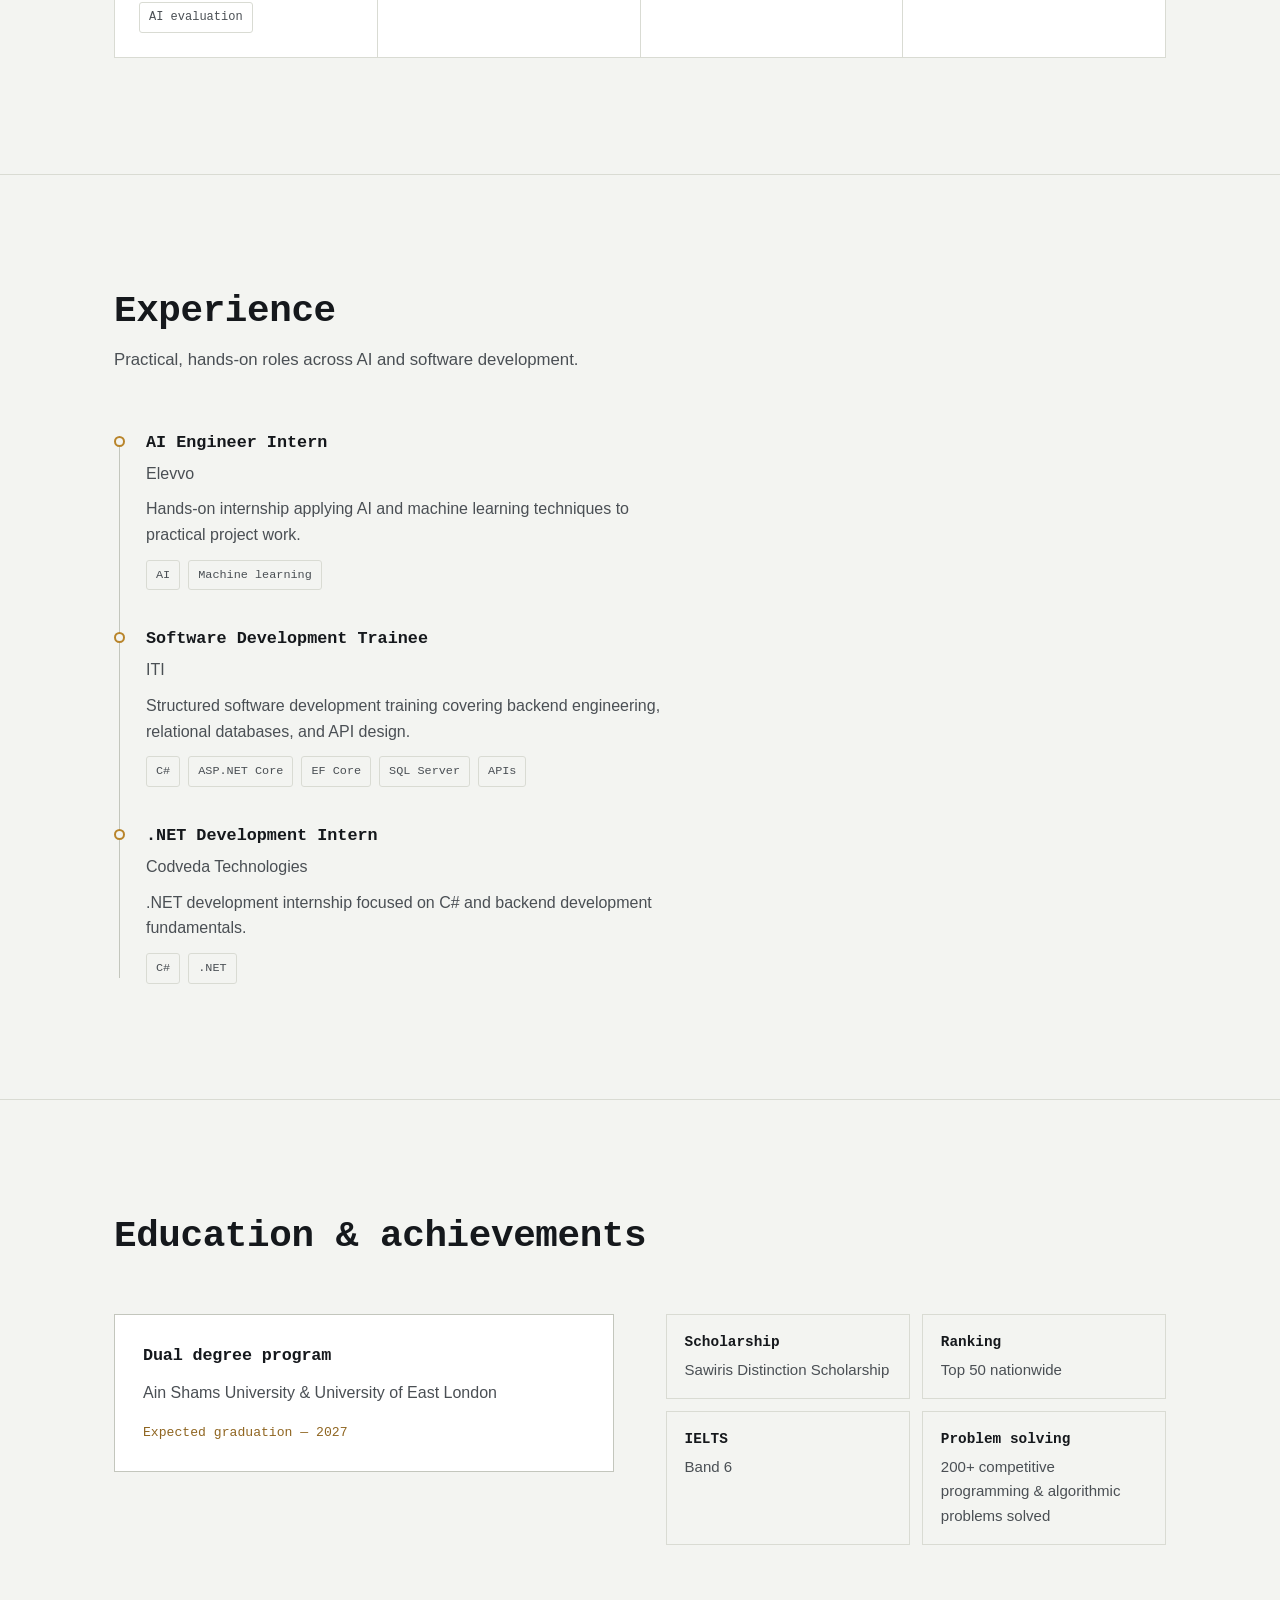
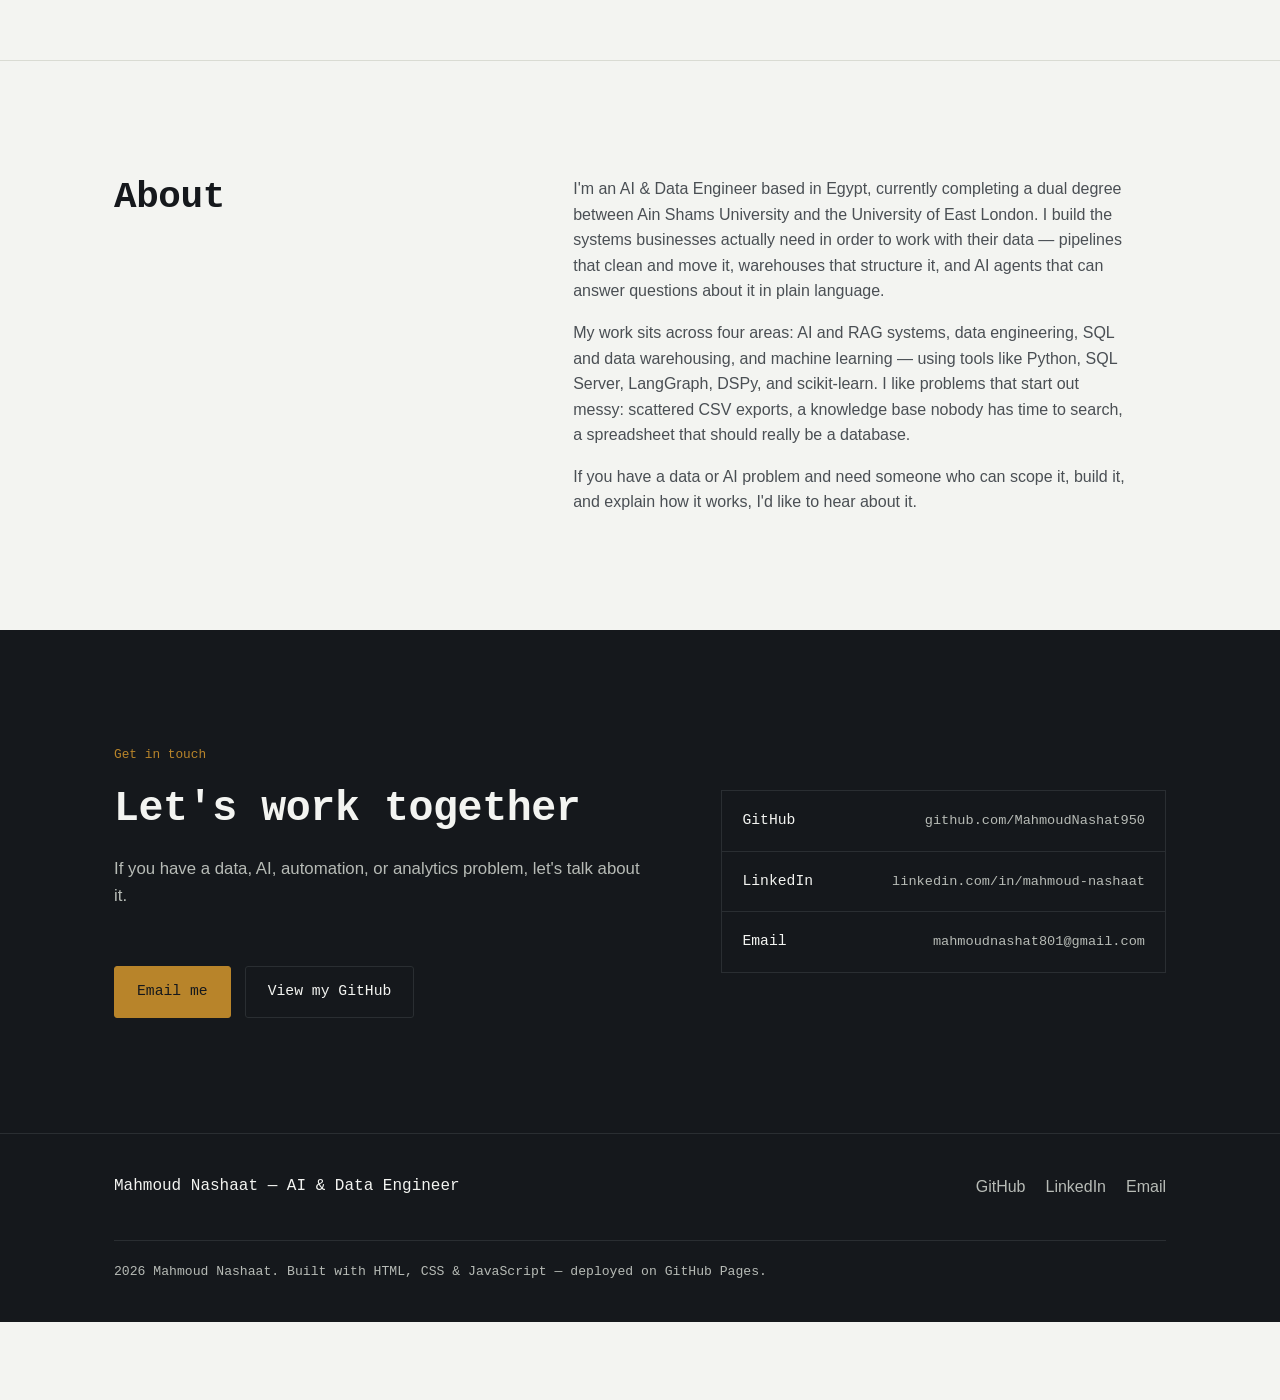
==== commit 42f61be2: "Update index.html" ====
--- a/index.html
+++ b/index.html
@@ -215,100 +215,226 @@
   </div>
 </section>
 
-  <!-- FEATURED PROJECTS -->
-  <section id="projects">
-    <div class="container">
-      <div class="section-head reveal">
-        <h2>Featured projects</h2>
-        <p>A selection of systems I've designed and built end to end, from raw data to a working, evaluated result.</p>
-      </div>
-
-      <div class="project-hero-card reveal">
-        <div class="project-hero-copy">
-          <span class="project-flag">Hero project</span>
-          <h3>Retail Analytics Copilot</h3>
-          <p class="project-subtitle">Hybrid RAG + SQL AI agent</p>
-          <p class="project-desc">A natural-language analytics assistant that routes business questions between RAG, SQL, or a hybrid workflow &mdash; then plans, executes, repairs its own SQL, and synthesizes a validated answer with a confidence score.</p>
-          <div class="tech-row">
-            <span class="tech-badge">Python</span><span class="tech-badge">LangGraph</span><span class="tech-badge">DSPy</span><span class="tech-badge">RAG</span><span class="tech-badge">SQL</span><span class="tech-badge">SQLite</span><span class="tech-badge">TF-IDF</span><span class="tech-badge">LLMs</span>
-          </div>
-          <div class="project-links">
-            <a class="btn btn-primary btn-sm" href="#case-copilot">Read case study</a>
-            <a class="btn btn-secondary btn-sm" href="https://github.com/MahmoudNashat950/-Retail-Analytics-Copilot-DSPy-LangGraph-" target="_blank" rel="noopener">View on GitHub</a>
-          </div>
-        </div>
-        <div class="project-hero-visual">
-          <div class="hero-visual-label">
-            <span>case_study.architecture</span>
-            <span>01&ndash;07</span>
-          </div>
-          <div class="mini-flow">
-            <div class="mini-flow-node">Question</div>
-            <div class="mini-flow-arrow">&#8595;</div>
-            <div class="mini-flow-node">Router &rarr; plan</div>
-            <div class="mini-flow-arrow">&#8595;</div>
-            <div class="mini-flow-branch">
-              <div class="mini-flow-node gold">RAG</div>
-              <div class="mini-flow-node teal">SQL</div>
-            </div>
-            <div class="mini-flow-arrow">&#8595;</div>
-            <div class="mini-flow-node">Execute &amp; synthesize</div>
-          </div>
-          <div class="hero-visual-foot">Full architecture and results below</div>
-        </div>
-      </div>
-
-      <div class="projects-grid">
-        <article class="project-card reveal">
-          <span class="project-flag">Second project</span>
-          <h3>Data Warehouse &amp; Analytics</h3>
-          <p class="project-subtitle">SQL Server medallion data warehouse</p>
-          <p class="project-desc">A Bronze/Silver/Gold data warehouse that ingests ERP and CRM CSV data and models it into a star schema ready for analytics.</p>
-          <div class="tech-row">
-            <span class="tech-badge">SQL Server</span><span class="tech-badge">T-SQL</span><span class="tech-badge">ETL</span><span class="tech-badge">Data modeling</span><span class="tech-badge">Data warehousing</span>
-          </div>
-          <div class="project-links">
-            <a class="btn btn-primary btn-sm" href="#case-warehouse">Read case study</a>
-            <a class="btn btn-secondary btn-sm" href="https://github.com/MahmoudNashat950/sql-data-warehouse-project" target="_blank" rel="noopener">GitHub</a>
-          </div>
-        </article>
-
-        <article class="project-card reveal">
-          <h3>Credit Card Fraud Detection</h3>
-          <p class="project-desc">A machine learning pipeline for detecting fraudulent transactions, built around class-imbalance handling and careful model evaluation.</p>
-          <div class="tech-row">
-            <span class="tech-badge">Python</span><span class="tech-badge">Pandas</span><span class="tech-badge">NumPy</span><span class="tech-badge">Scikit-learn</span><span class="tech-badge">Matplotlib</span>
-          </div>
-          <div class="project-links">
-            <a class="btn btn-secondary btn-sm" href="https://github.com/MahmoudNashat950/credit_fraud_project" target="_blank" rel="noopener">GitHub</a>
-          </div>
-        </article>
-
-        <article class="project-card reveal">
-          <h3>NYC Taxi Trip Duration Prediction</h3>
-          <p class="project-desc">A regression pipeline that predicts NYC taxi trip duration from engineered spatial and temporal features.</p>
-          <div class="tech-row">
-            <span class="tech-badge">Python</span><span class="tech-badge">Pandas</span><span class="tech-badge">NumPy</span><span class="tech-badge">Scikit-learn</span><span class="tech-badge">Matplotlib</span>
-          </div>
-          <div class="project-links">
-            <a class="btn btn-secondary btn-sm" href="https://github.com/MahmoudNashat950/Kaggle-New-York-City-Taxi-Trip-Duration" target="_blank" rel="noopener">GitHub</a>
-          </div>
-        </article>
-
-        <article class="project-card reveal">
-          <h3>Marketplace Platform</h3>
-          <p class="project-desc">A full-stack marketplace with a clean-architecture .NET Web API and a React frontend &mdash; covering auth, JWT, and a relational data layer.</p>
-          <div class="tech-row">
-            <span class="tech-badge">C#</span><span class="tech-badge">ASP.NET Core</span><span class="tech-badge">SQL Server</span><span class="tech-badge">EF Core</span><span class="tech-badge">JWT</span><span class="tech-badge">React</span>
-          </div>
-          <div class="project-links">
-            <a class="btn btn-secondary btn-sm" href="https://github.com/MahmoudNashat950/MarketplaceBackend" target="_blank" rel="noopener">Backend</a>
-            <a class="btn btn-secondary btn-sm" href="https://github.com/MahmoudNashat950/Ecommerce-frontend" target="_blank" rel="noopener">Frontend</a>
-          </div>
-        </article>
-      </div>
-    </div>
-  </section>
+<!-- FEATURED PROJECTS -->
+<section id="projects">
+  <div class="container">
+    <div class="section-head reveal">
+      <h2>Selected work</h2>
+      <p>
+        A selection of systems I've designed and built end to end, focused on
+        AI, data engineering, analytics, and practical business use cases.
+      </p>
+    </div>
+
+    <!-- HERO PROJECT -->
+    <div class="project-hero-card reveal">
+      <div class="project-hero-copy">
+        <span class="project-flag">Featured project</span>
+        <h3>Retail Analytics Copilot</h3>
+        <p class="project-subtitle">Hybrid RAG + SQL AI agent</p>
+
+        <p class="project-desc">
+          A natural-language analytics assistant that lets users ask business
+          questions in plain English. It routes each question to RAG, SQL, or
+          a hybrid workflow, then plans, executes, repairs SQL, and produces
+          a validated answer with a confidence score.
+        </p>
+
+        <div class="tech-row">
+          <span class="tech-badge">Python</span>
+          <span class="tech-badge">LangGraph</span>
+          <span class="tech-badge">DSPy</span>
+          <span class="tech-badge">RAG</span>
+          <span class="tech-badge">SQL</span>
+          <span class="tech-badge">SQLite</span>
+          <span class="tech-badge">TF-IDF</span>
+          <span class="tech-badge">LLMs</span>
+        </div>
+
+        <div class="project-links">
+          <a class="btn btn-primary btn-sm" href="#case-copilot">
+            Read case study
+          </a>
+          <a
+            class="btn btn-secondary btn-sm"
+            href="https://github.com/MahmoudNashat950/-Retail-Analytics-Copilot-DSPy-LangGraph-"
+            target="_blank"
+            rel="noopener"
+          >
+            View on GitHub
+          </a>
+        </div>
+      </div>
+
+      <div class="project-hero-visual">
+        <div class="hero-visual-label">
+          <span>copilot.architecture</span>
+          <span>01&ndash;07</span>
+        </div>
+
+        <div class="mini-flow">
+          <div class="mini-flow-node">Business question</div>
+          <div class="mini-flow-arrow">&#8595;</div>
+
+          <div class="mini-flow-node">Router &amp; planner</div>
+          <div class="mini-flow-arrow">&#8595;</div>
+
+          <div class="mini-flow-branch">
+            <div class="mini-flow-node gold">RAG</div>
+            <div class="mini-flow-node teal">SQL</div>
+          </div>
+
+          <div class="mini-flow-arrow">&#8595;</div>
+          <div class="mini-flow-node">Execute &amp; validate</div>
+
+          <div class="mini-flow-arrow">&#8595;</div>
+          <div class="mini-flow-node">Answer + confidence</div>
+        </div>
+
+        <div class="hero-visual-foot">
+          Architecture, evaluation, and engineering details below
+        </div>
+      </div>
+    </div>
+
+    <!-- OTHER PROJECTS -->
+    <div class="projects-grid">
+
+      <article class="project-card reveal">
+        <span class="project-flag">Data engineering</span>
+        <h3>Data Warehouse &amp; Analytics</h3>
+        <p class="project-subtitle">SQL Server medallion data warehouse</p>
+
+        <p class="project-desc">
+          A Bronze/Silver/Gold data warehouse that ingests ERP and CRM data,
+          cleans and transforms it, and models the result into a star schema
+          ready for analytics.
+        </p>
+
+        <div class="tech-row">
+          <span class="tech-badge">SQL Server</span>
+          <span class="tech-badge">T-SQL</span>
+          <span class="tech-badge">ETL</span>
+          <span class="tech-badge">Data modeling</span>
+          <span class="tech-badge">Data warehousing</span>
+        </div>
+
+        <div class="project-links">
+          <a class="btn btn-primary btn-sm" href="#case-warehouse">
+            Read case study
+          </a>
+          <a
+            class="btn btn-secondary btn-sm"
+            href="https://github.com/MahmoudNashat950/sql-data-warehouse-project"
+            target="_blank"
+            rel="noopener"
+          >
+            GitHub
+          </a>
+        </div>
+      </article>
+
+      <article class="project-card reveal">
+        <span class="project-flag">Machine learning</span>
+        <h3>Credit Card Fraud Detection</h3>
+
+        <p class="project-desc">
+          A machine learning pipeline for detecting fraudulent transactions,
+          with a focus on class imbalance, feature preparation, and model
+          evaluation.
+        </p>
+
+        <div class="tech-row">
+          <span class="tech-badge">Python</span>
+          <span class="tech-badge">Pandas</span>
+          <span class="tech-badge">NumPy</span>
+          <span class="tech-badge">Scikit-learn</span>
+          <span class="tech-badge">Matplotlib</span>
+        </div>
+
+        <div class="project-links">
+          <a
+            class="btn btn-secondary btn-sm"
+            href="https://github.com/MahmoudNashat950/credit_fraud_project"
+            target="_blank"
+            rel="noopener"
+          >
+            GitHub
+          </a>
+        </div>
+      </article>
+
+      <article class="project-card reveal">
+        <span class="project-flag">Machine learning</span>
+        <h3>NYC Taxi Trip Duration Prediction</h3>
+
+        <p class="project-desc">
+          A regression pipeline that predicts taxi trip duration using
+          engineered spatial and temporal features.
+        </p>
+
+        <div class="tech-row">
+          <span class="tech-badge">Python</span>
+          <span class="tech-badge">Pandas</span>
+          <span class="tech-badge">NumPy</span>
+          <span class="tech-badge">Scikit-learn</span>
+          <span class="tech-badge">Matplotlib</span>
+        </div>
+
+        <div class="project-links">
+          <a
+            class="btn btn-secondary btn-sm"
+            href="https://github.com/MahmoudNashat950/Kaggle-New-York-City-Taxi-Trip-Duration"
+            target="_blank"
+            rel="noopener"
+          >
+            GitHub
+          </a>
+        </div>
+      </article>
+
+      <article class="project-card reveal">
+        <span class="project-flag">Software engineering</span>
+        <h3>Marketplace Platform</h3>
+
+        <p class="project-desc">
+          A full-stack marketplace built with a .NET Web API and React
+          frontend, covering authentication, JWT authorization, clean
+          architecture, and a relational data layer.
+        </p>
+
+        <div class="tech-row">
+          <span class="tech-badge">C#</span>
+          <span class="tech-badge">ASP.NET Core</span>
+          <span class="tech-badge">SQL Server</span>
+          <span class="tech-badge">EF Core</span>
+          <span class="tech-badge">JWT</span>
+          <span class="tech-badge">React</span>
+        </div>
+
+        <div class="project-links">
+          <a
+            class="btn btn-secondary btn-sm"
+            href="https://github.com/MahmoudNashat950/MarketplaceBackend"
+            target="_blank"
+            rel="noopener"
+          >
+            Backend
+          </a>
+          <a
+            class="btn btn-secondary btn-sm"
+            href="https://github.com/MahmoudNashat950/Ecommerce-frontend"
+            target="_blank"
+            rel="noopener"
+          >
+            Frontend
+          </a>
+        </div>
+      </article>
+
+    </div>
+  </div>
+</section>
 
   <!-- CASE STUDIES -->
   <section id="case-studies">
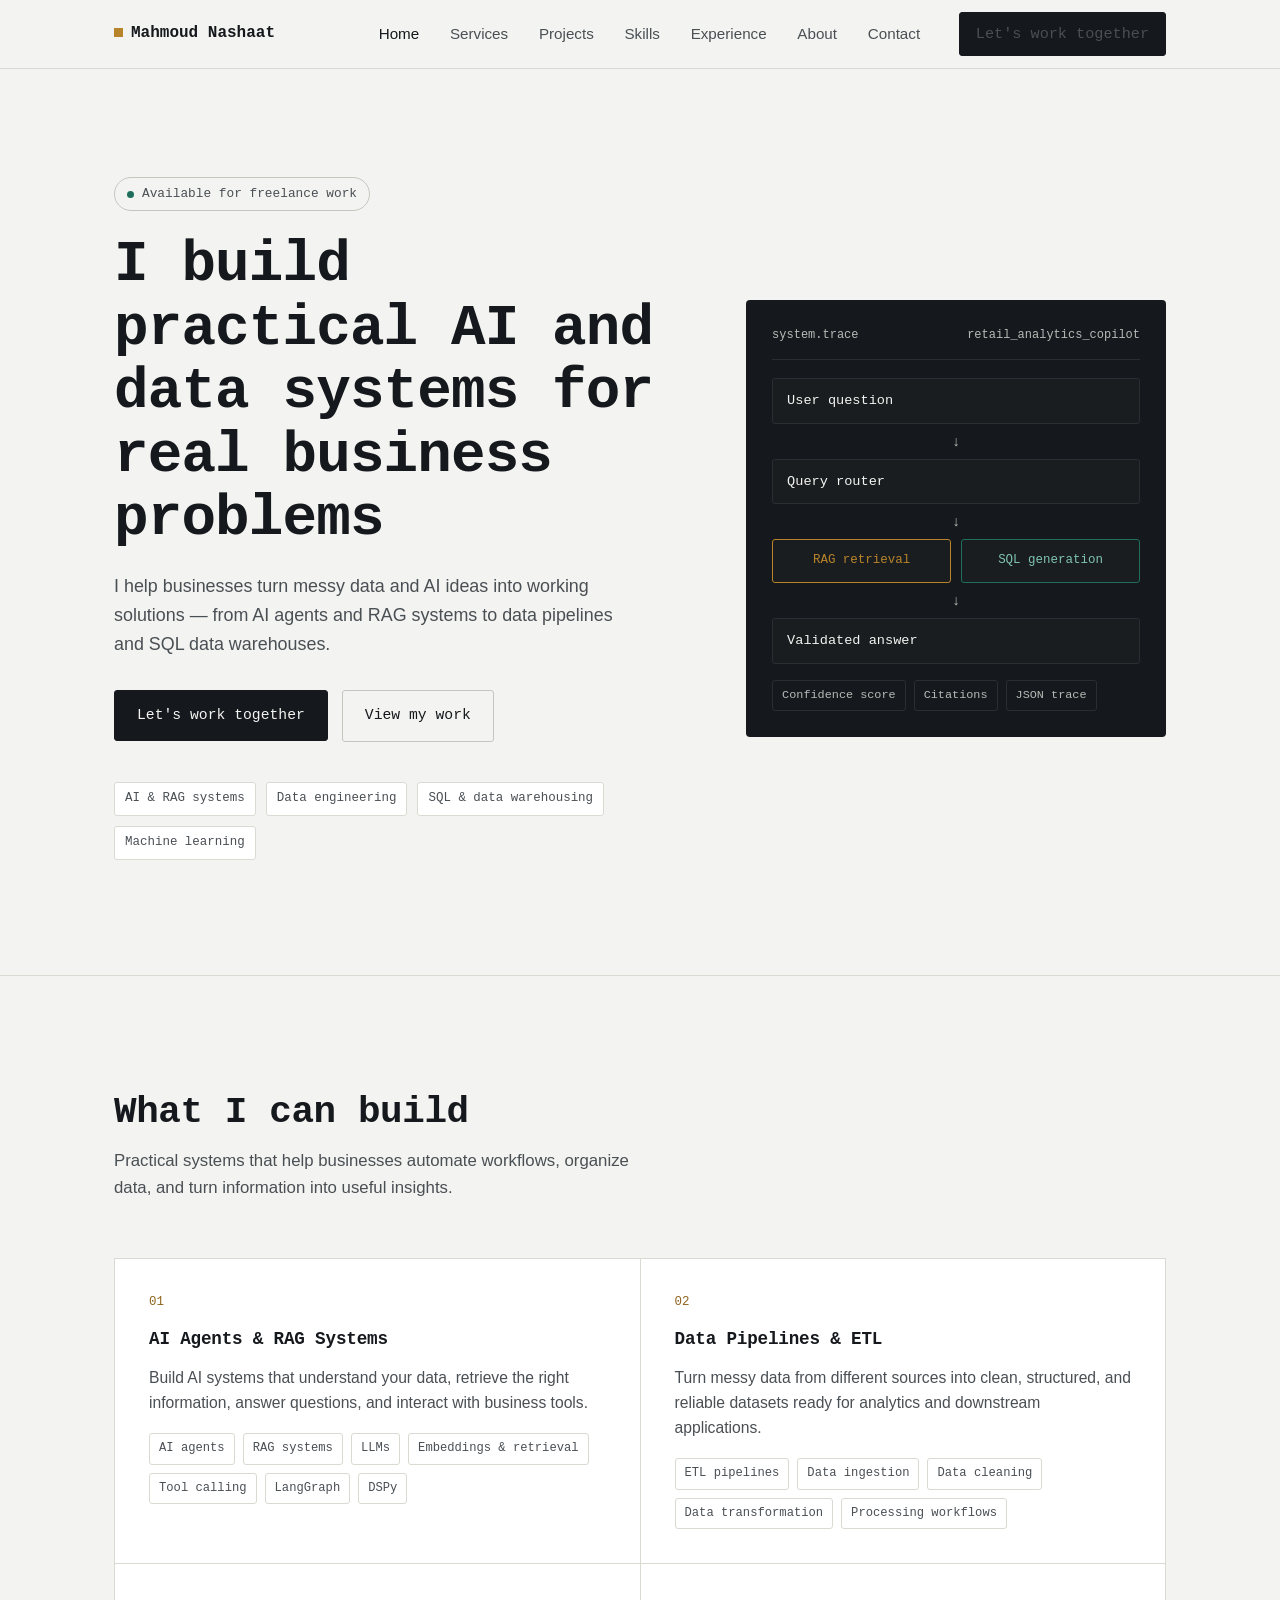
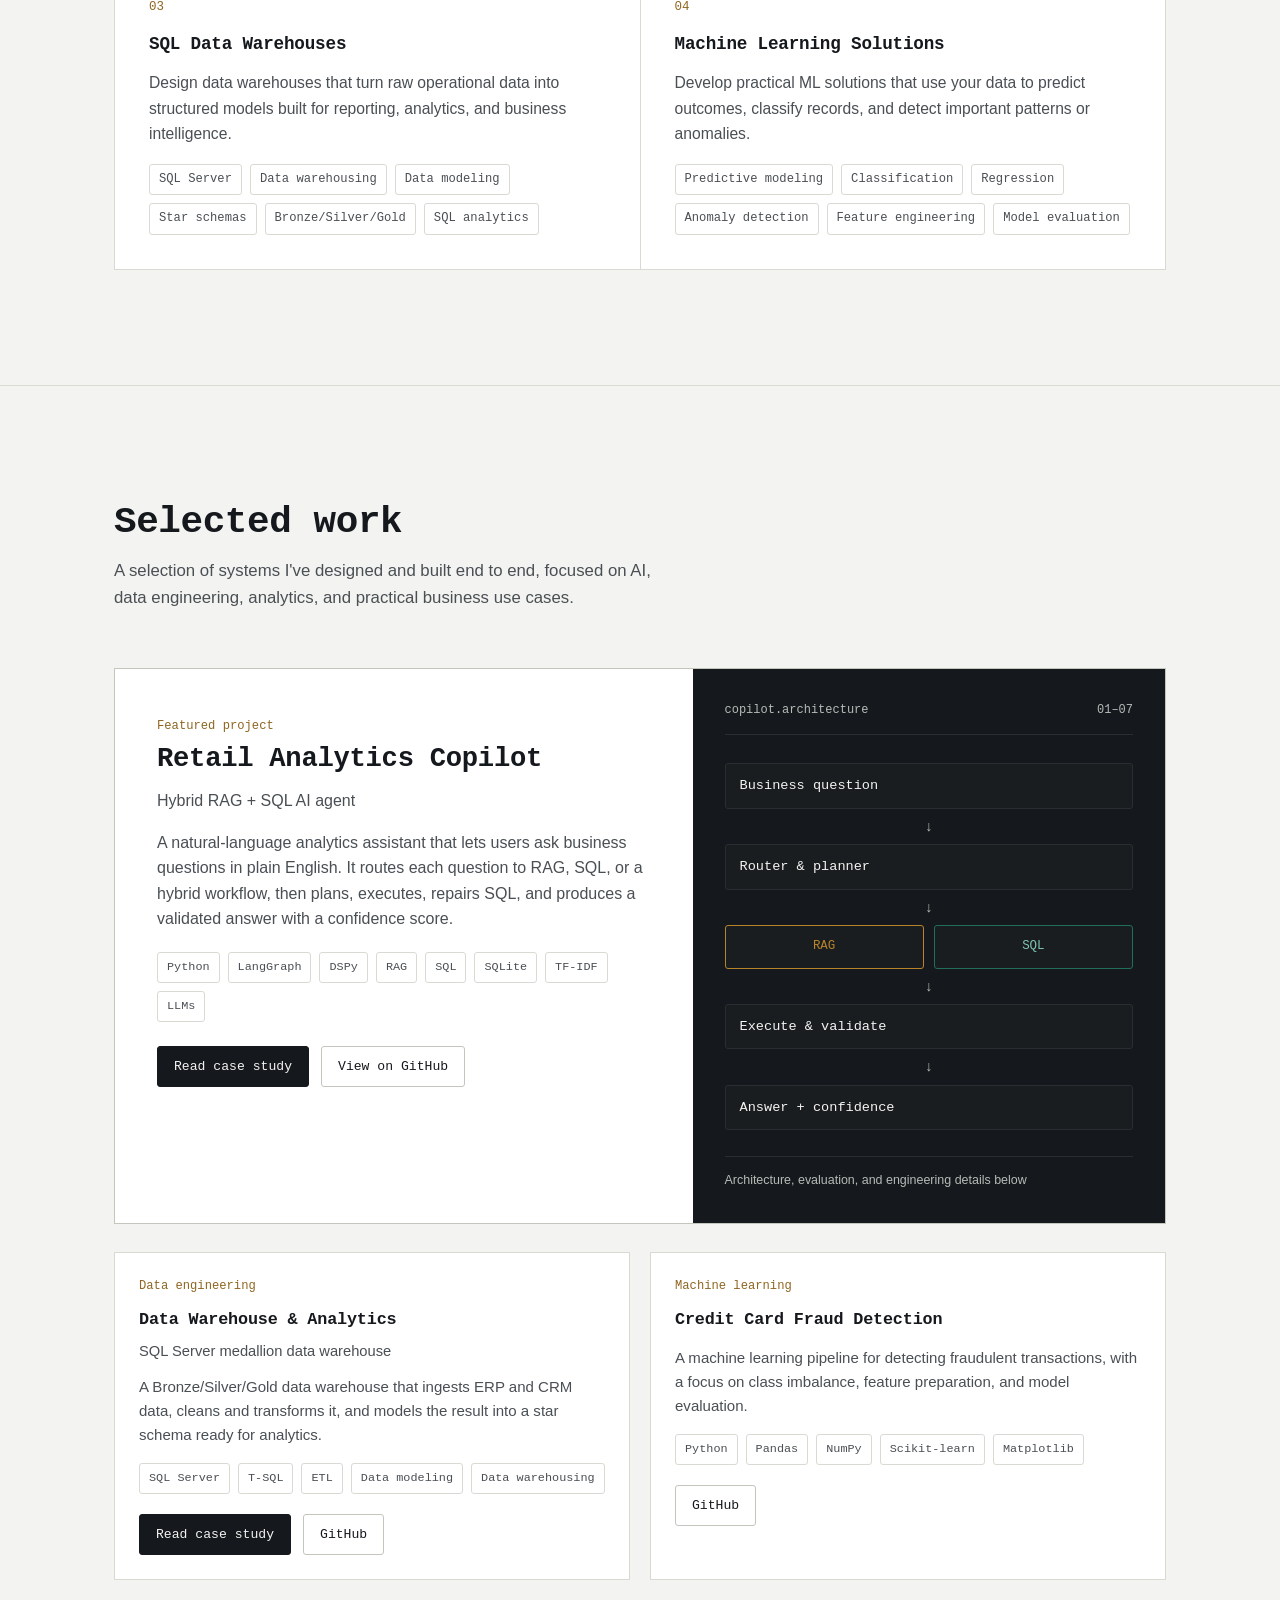
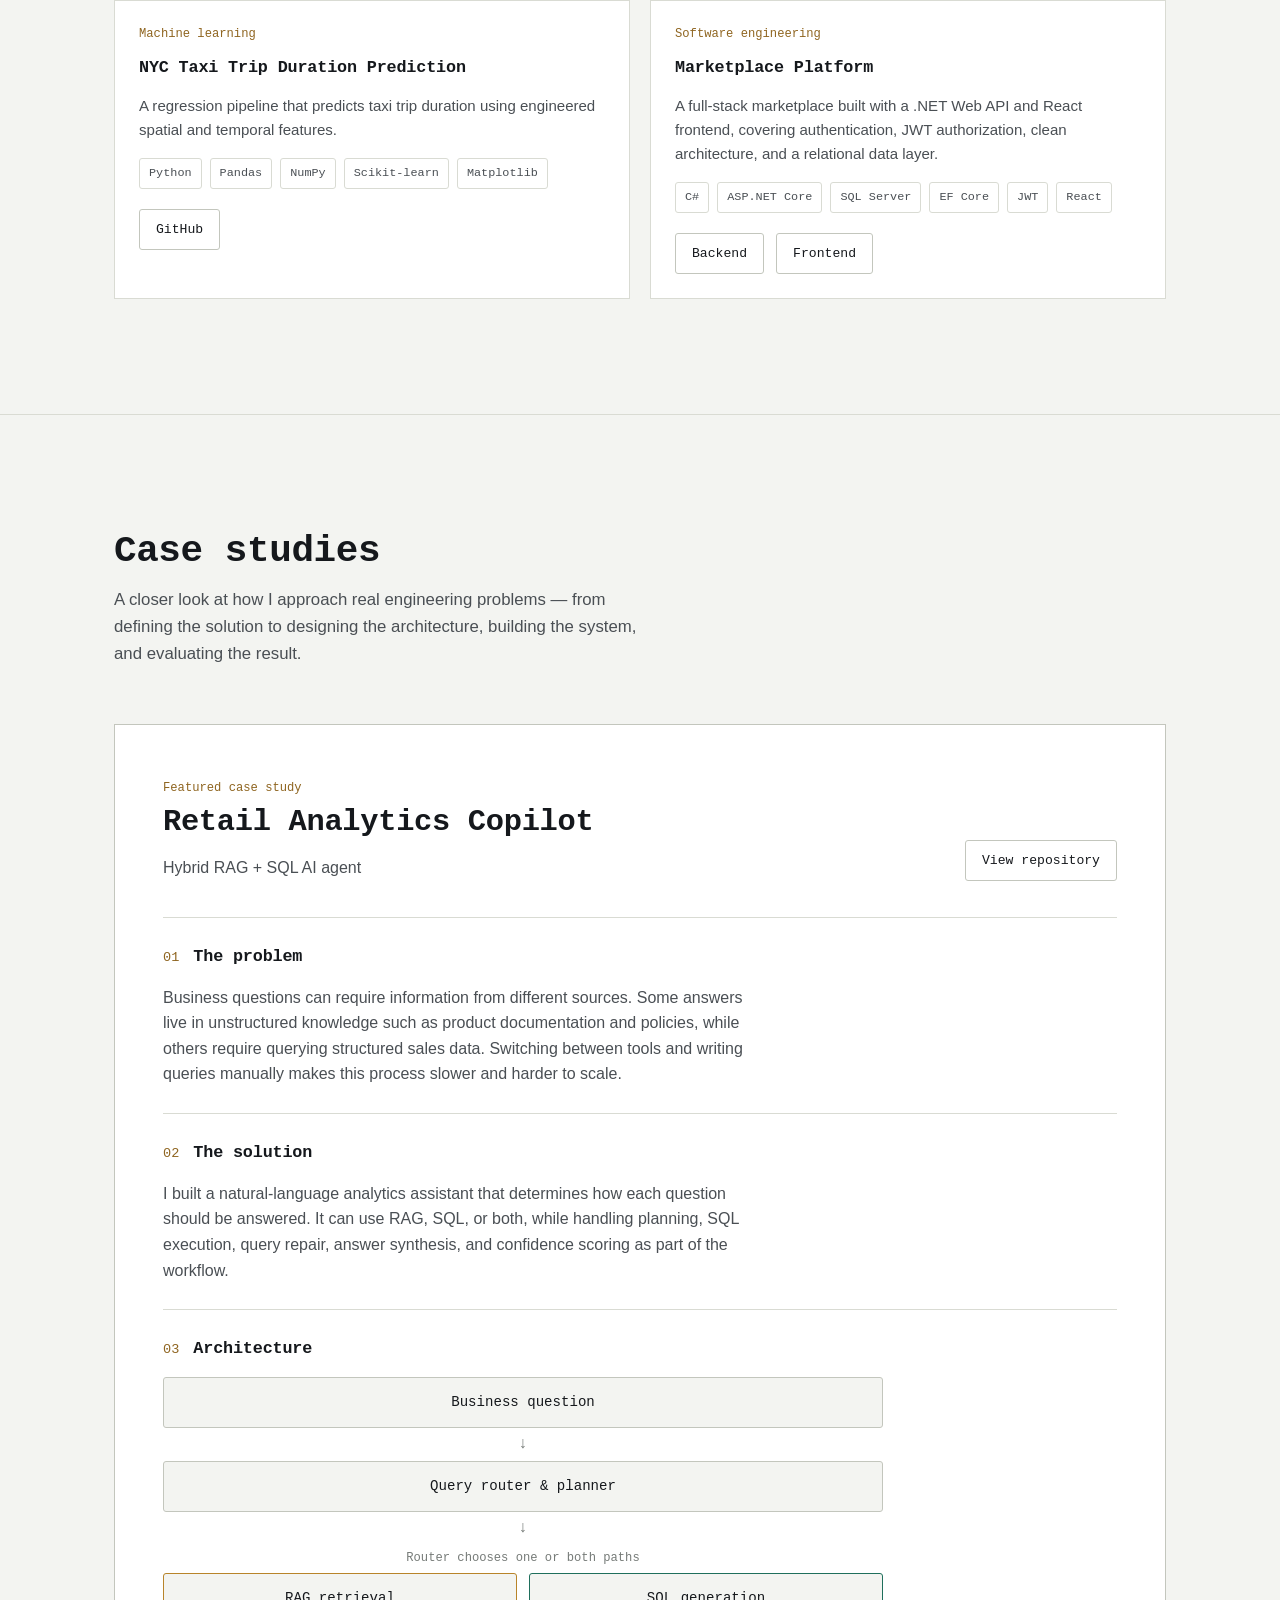
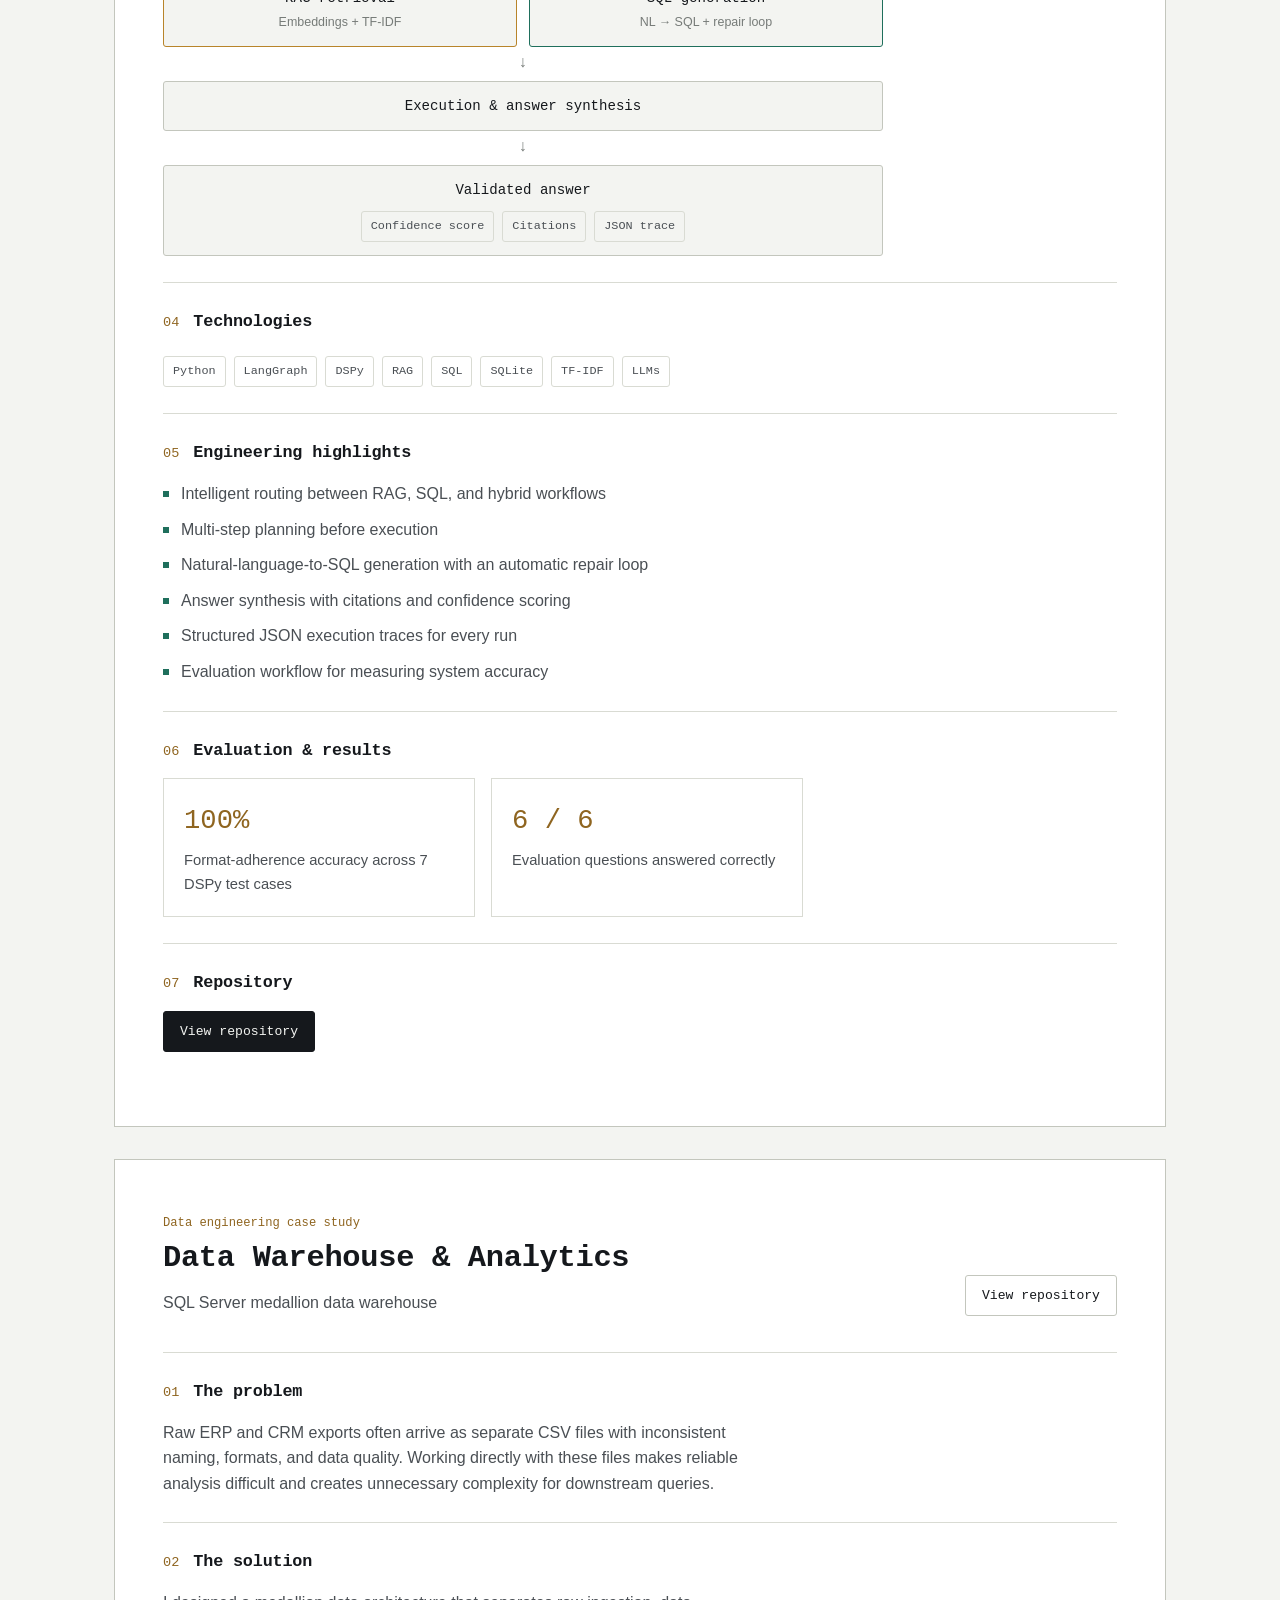
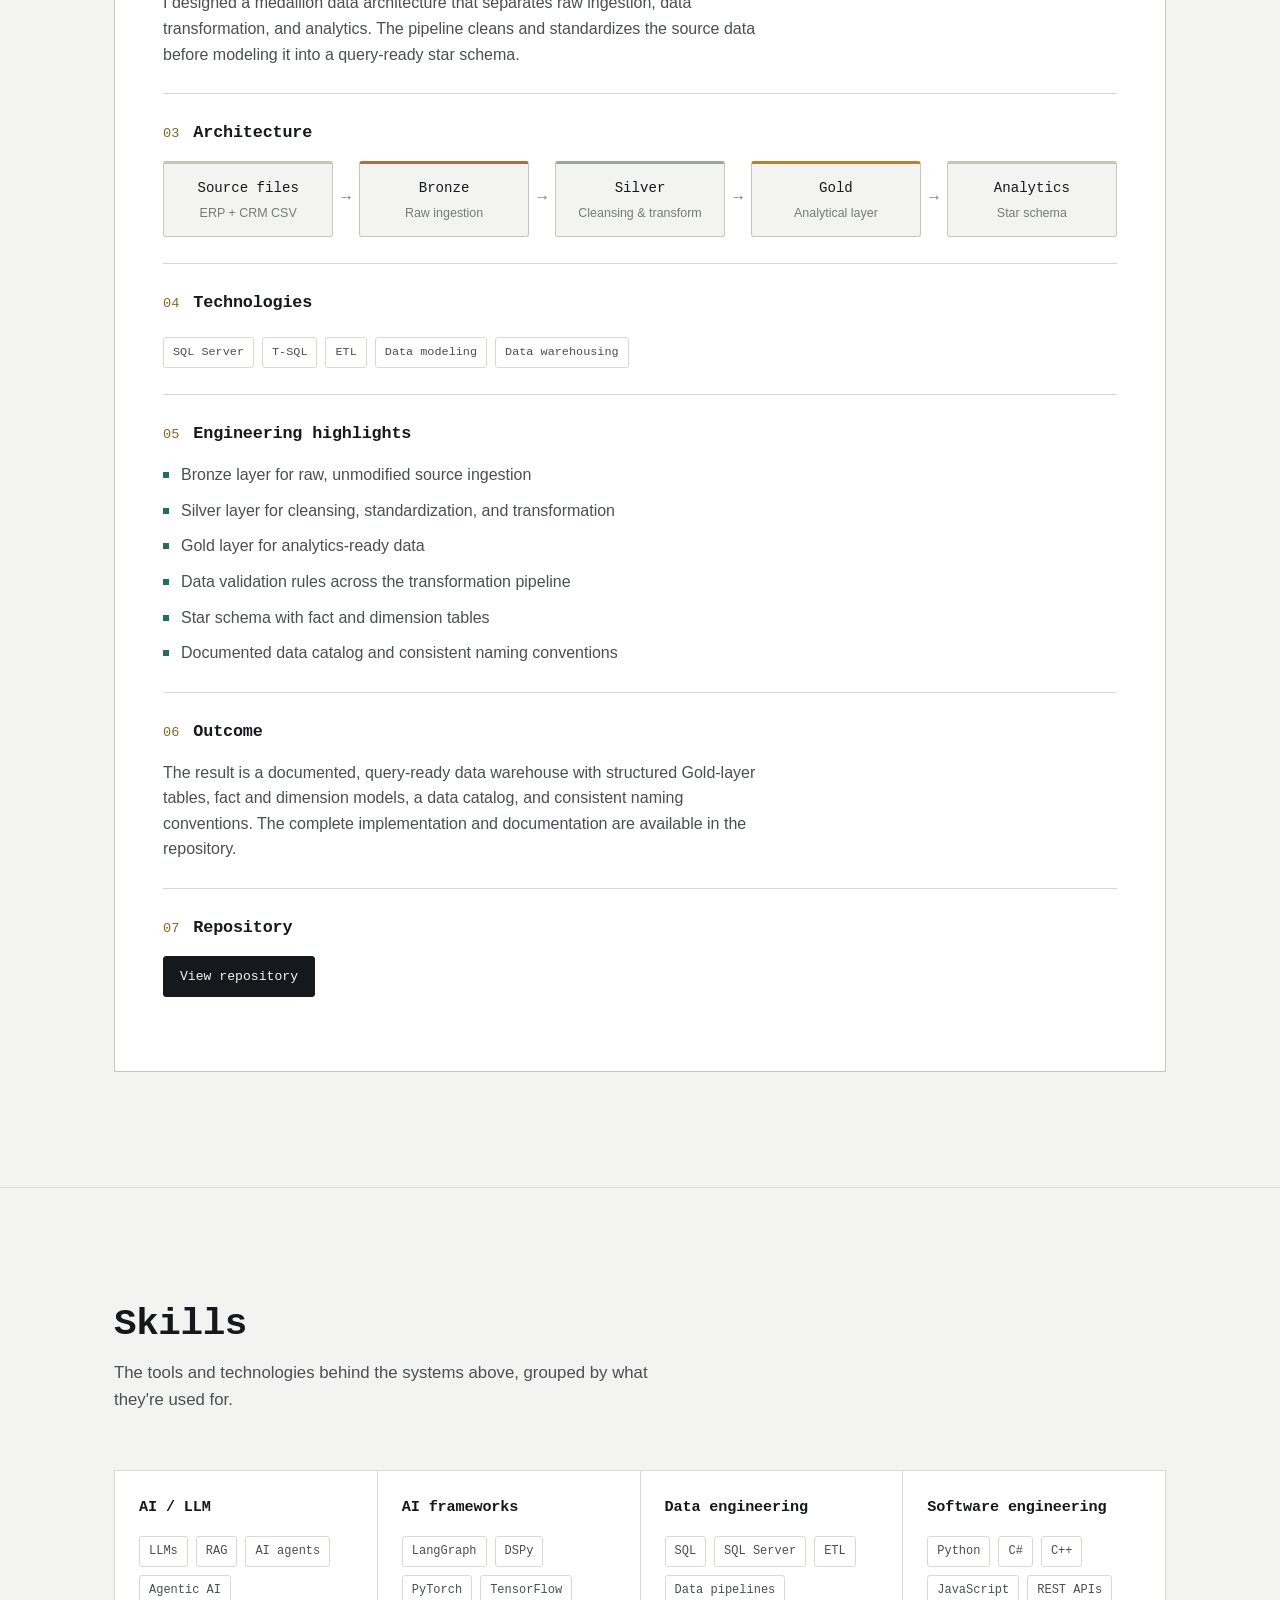
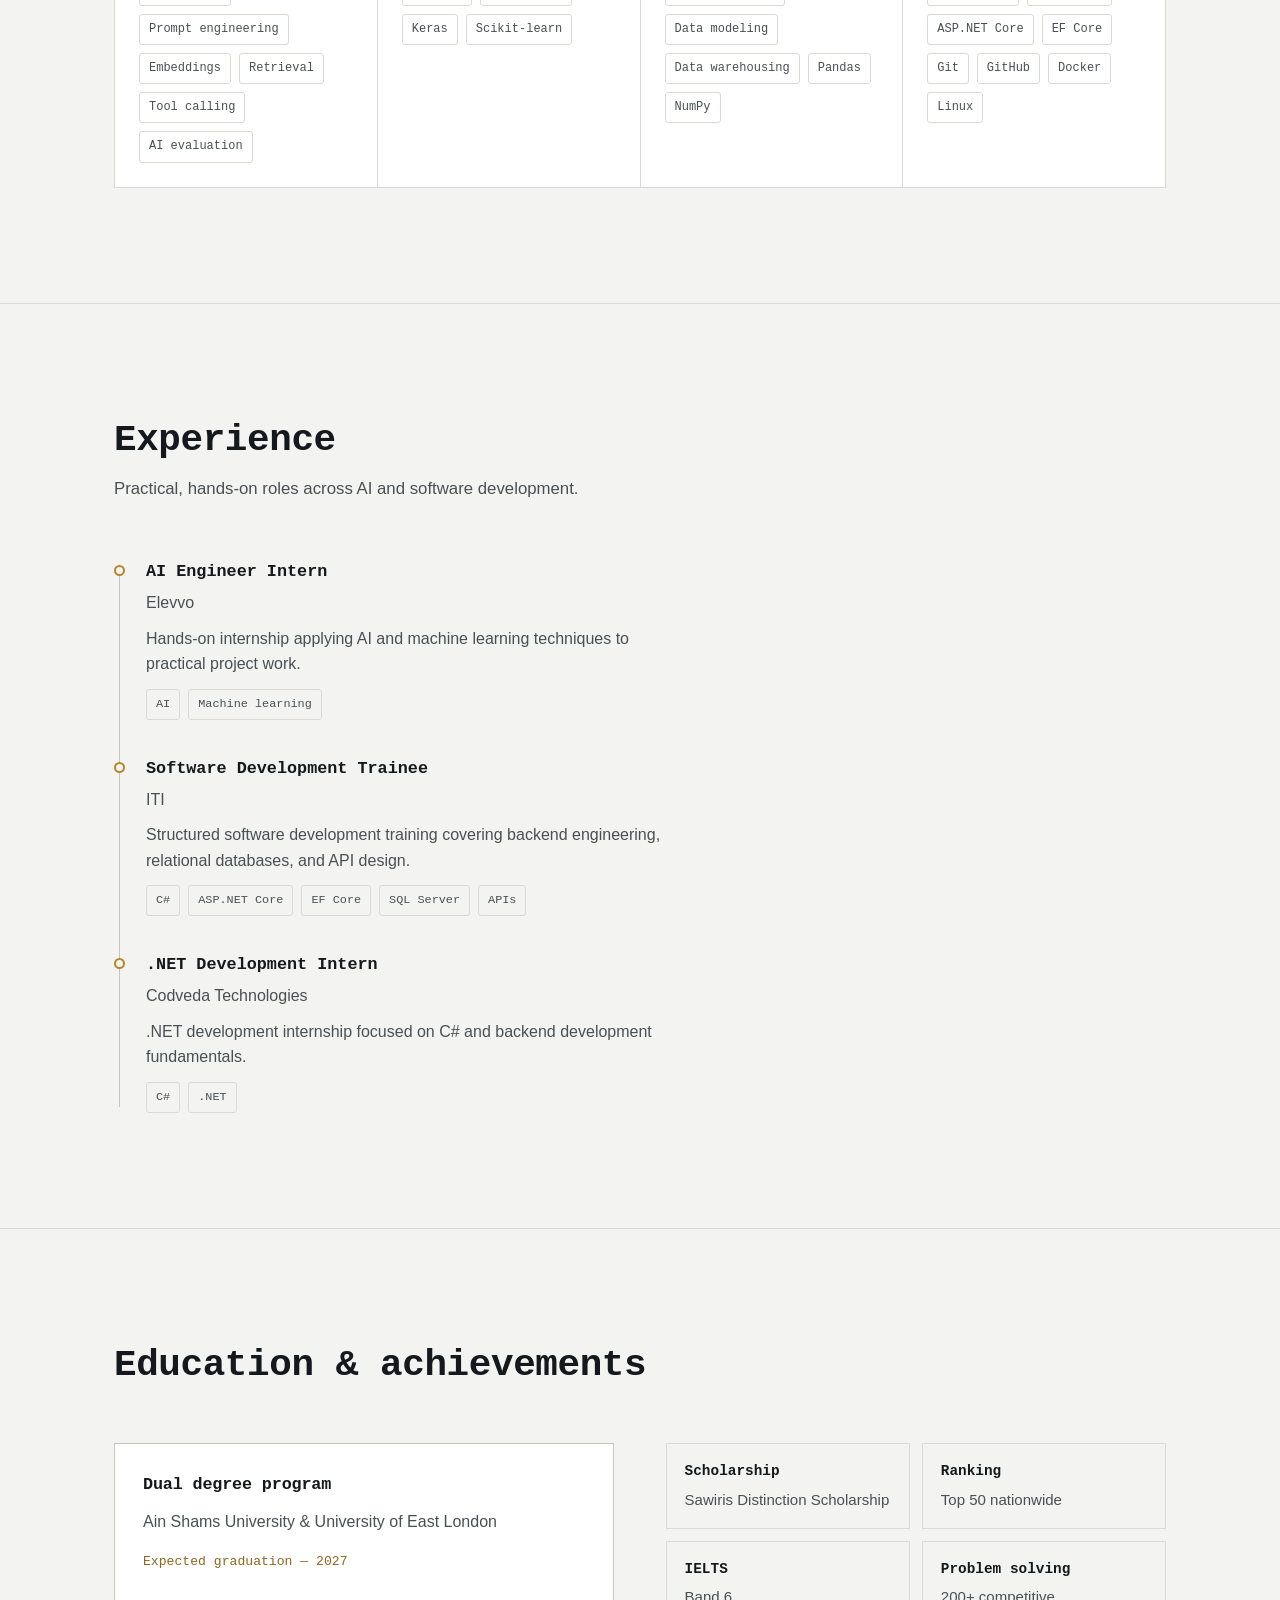
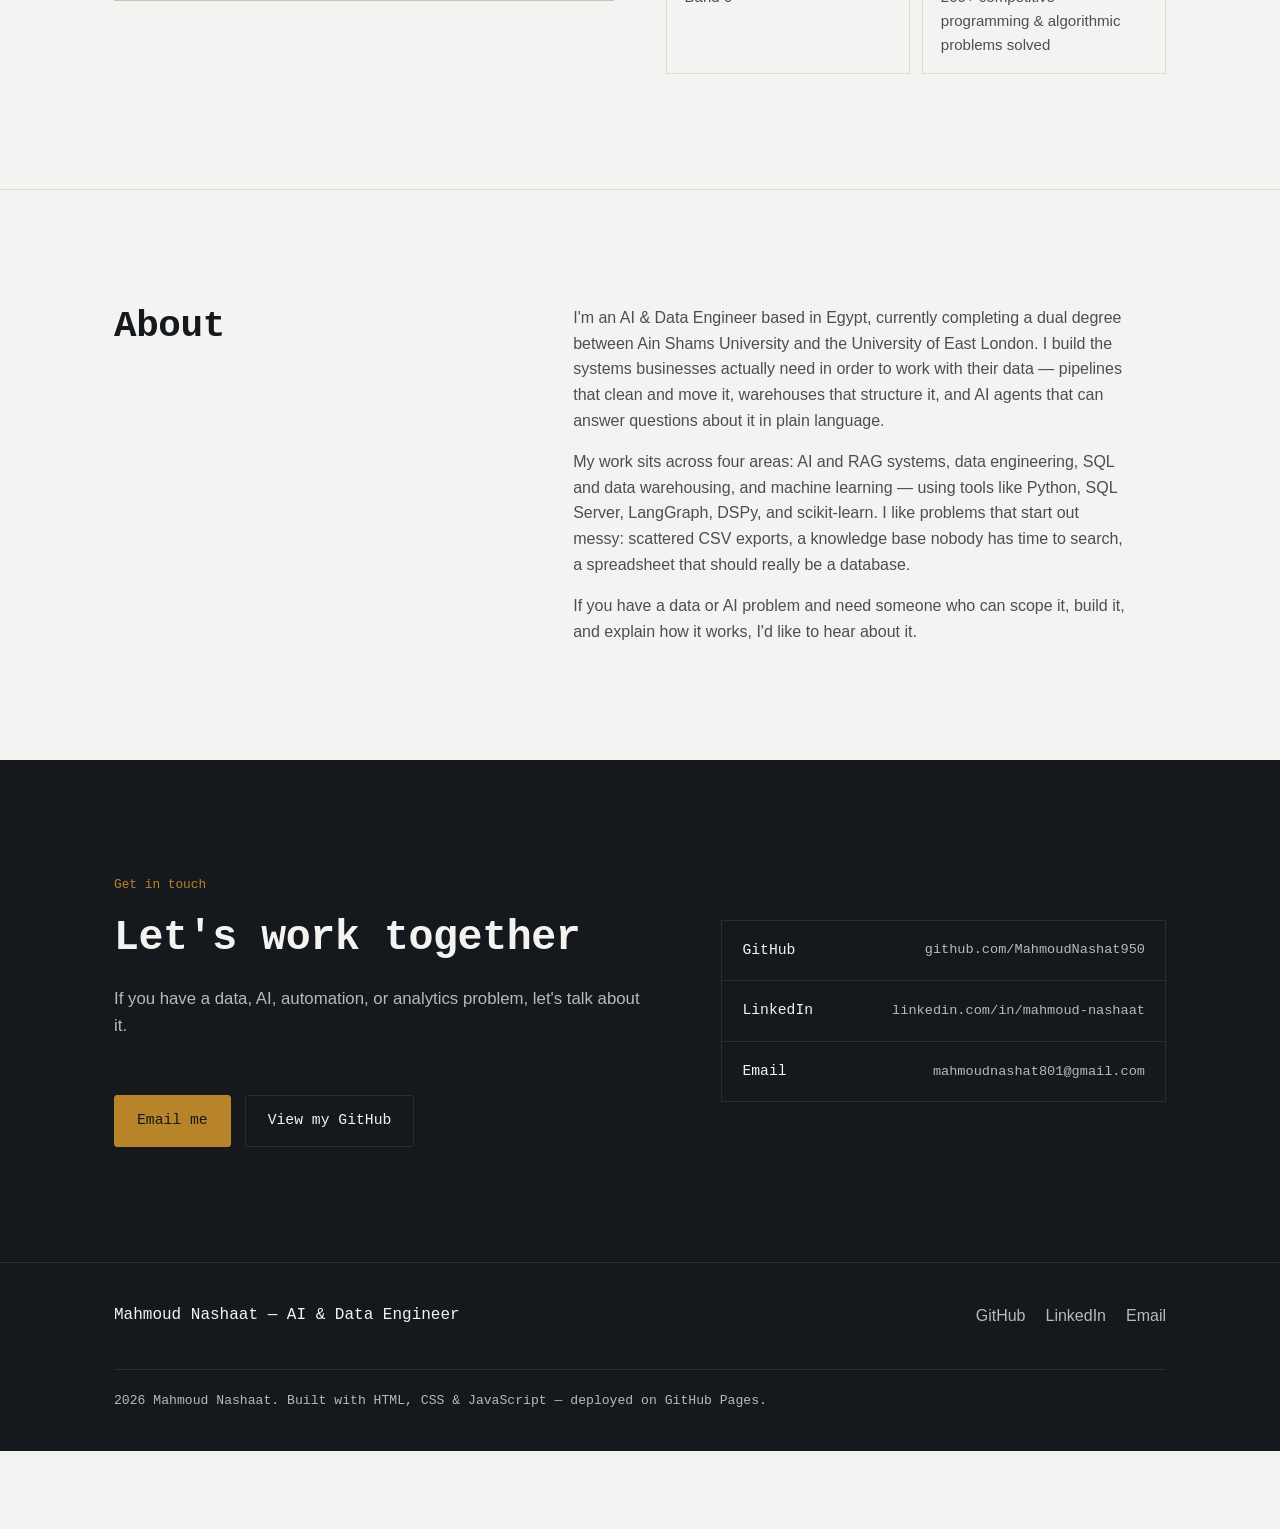
==== commit d5f09a03: "Update index.html" ====
--- a/index.html
+++ b/index.html
@@ -436,149 +436,370 @@
   </div>
 </section>
 
-  <!-- CASE STUDIES -->
-  <section id="case-studies">
-    <div class="container">
-      <div class="section-head reveal">
-        <h2>Case studies</h2>
-        <p>A closer look at how the two flagship projects were scoped, architected, and evaluated.</p>
-      </div>
-
-      <article class="case-study reveal" id="case-copilot">
-        <div class="case-head">
-          <div>
-            <h3>Retail Analytics Copilot</h3>
-            <p class="project-subtitle">Hybrid RAG + SQL AI agent</p>
-          </div>
-          <a class="btn btn-secondary btn-sm" href="https://github.com/MahmoudNashat950/-Retail-Analytics-Copilot-DSPy-LangGraph-" target="_blank" rel="noopener">View repository</a>
-        </div>
-
-        <div class="case-block">
-          <div class="case-block-head"><span class="case-num">01</span><h4>Problem</h4></div>
-          <p>Business teams often need answers that live in two different places at once &mdash; unstructured knowledge like product docs and policies, and structured data like sales tables. Getting an answer usually means knowing which tool to use, then writing the search or the SQL query by hand.</p>
-        </div>
-        <div class="case-block">
-          <div class="case-block-head"><span class="case-num">02</span><h4>Solution</h4></div>
-          <p>I built an agent that reads the question, decides whether it needs retrieval, SQL, or both, and plans the steps to answer it &mdash; including repairing its own SQL when a query fails, and synthesizing a final answer with a confidence score and citations.</p>
-        </div>
-        <div class="case-block">
-          <div class="case-block-head"><span class="case-num">03</span><h4>Architecture</h4></div>
-          <div class="arch-diagram">
-            <div class="arch-node">User question</div>
-            <div class="arch-arrow">&#8595;</div>
-            <div class="arch-node">Query router &amp; planner</div>
-            <div class="arch-arrow">&#8595;</div>
-            <div class="arch-branch-label">Router chooses one or both paths</div>
-            <div class="arch-branch">
-              <div class="arch-node gold">RAG retrieval<span class="arch-note">Embeddings + TF-IDF</span></div>
-              <div class="arch-node teal">SQL generation<span class="arch-note">NL &rarr; SQL + repair loop</span></div>
+ <!-- CASE STUDIES -->
+<section id="case-studies">
+  <div class="container">
+    <div class="section-head reveal">
+      <h2>Case studies</h2>
+      <p>
+        A closer look at how I approach real engineering problems — from
+        defining the solution to designing the architecture, building the
+        system, and evaluating the result.
+      </p>
+    </div>
+
+    <!-- RETAIL ANALYTICS COPILOT -->
+    <article class="case-study reveal" id="case-copilot">
+      <div class="case-head">
+        <div>
+          <span class="project-flag">Featured case study</span>
+          <h3>Retail Analytics Copilot</h3>
+          <p class="project-subtitle">Hybrid RAG + SQL AI agent</p>
+        </div>
+
+        <a
+          class="btn btn-secondary btn-sm"
+          href="https://github.com/MahmoudNashat950/-Retail-Analytics-Copilot-DSPy-LangGraph-"
+          target="_blank"
+          rel="noopener"
+        >
+          View repository
+        </a>
+      </div>
+
+      <div class="case-block">
+        <div class="case-block-head">
+          <span class="case-num">01</span>
+          <h4>The problem</h4>
+        </div>
+
+        <p>
+          Business questions can require information from different sources.
+          Some answers live in unstructured knowledge such as product
+          documentation and policies, while others require querying structured
+          sales data. Switching between tools and writing queries manually
+          makes this process slower and harder to scale.
+        </p>
+      </div>
+
+      <div class="case-block">
+        <div class="case-block-head">
+          <span class="case-num">02</span>
+          <h4>The solution</h4>
+        </div>
+
+        <p>
+          I built a natural-language analytics assistant that determines how
+          each question should be answered. It can use RAG, SQL, or both,
+          while handling planning, SQL execution, query repair, answer
+          synthesis, and confidence scoring as part of the workflow.
+        </p>
+      </div>
+
+      <div class="case-block">
+        <div class="case-block-head">
+          <span class="case-num">03</span>
+          <h4>Architecture</h4>
+        </div>
+
+        <div class="arch-diagram">
+          <div class="arch-node">Business question</div>
+
+          <div class="arch-arrow">&#8595;</div>
+
+          <div class="arch-node">
+            Query router &amp; planner
+          </div>
+
+          <div class="arch-arrow">&#8595;</div>
+
+          <div class="arch-branch-label">
+            Router chooses one or both paths
+          </div>
+
+          <div class="arch-branch">
+            <div class="arch-node gold">
+              RAG retrieval
+              <span class="arch-note">Embeddings + TF-IDF</span>
             </div>
-            <div class="arch-arrow">&#8595;</div>
-            <div class="arch-node">Execution &amp; answer synthesis</div>
-            <div class="arch-arrow">&#8595;</div>
-            <div class="arch-node">Validated answer
-              <div class="arch-tags">
-                <span class="tech-badge">Confidence score</span><span class="tech-badge">Citations</span><span class="tech-badge">JSON trace</span>
-              </div>
+
+            <div class="arch-node teal">
+              SQL generation
+              <span class="arch-note">NL &rarr; SQL + repair loop</span>
             </div>
           </div>
-        </div>
-        <div class="case-block">
-          <div class="case-block-head"><span class="case-num">04</span><h4>Technologies</h4></div>
-          <div class="tech-row">
-            <span class="tech-badge">Python</span><span class="tech-badge">LangGraph</span><span class="tech-badge">DSPy</span><span class="tech-badge">RAG</span><span class="tech-badge">SQL</span><span class="tech-badge">SQLite</span><span class="tech-badge">TF-IDF</span><span class="tech-badge">LLMs</span>
-          </div>
-        </div>
-        <div class="case-block">
-          <div class="case-block-head"><span class="case-num">05</span><h4>Engineering highlights</h4></div>
-          <ul>
-            <li>Intelligent query routing between RAG, SQL, and hybrid workflows</li>
-            <li>Multi-step planning before execution</li>
-            <li>Natural-language-to-SQL generation with an automatic repair loop on failed queries</li>
-            <li>Answer synthesis with citations and a confidence score</li>
-            <li>Full JSON execution traces for every run</li>
-            <li>A structured evaluation workflow for measuring accuracy</li>
-          </ul>
-        </div>
-        <div class="case-block">
-          <div class="case-block-head"><span class="case-num">06</span><h4>Results</h4></div>
-          <div class="metric-row">
-            <div class="metric-card">
-              <div class="metric-value">100%</div>
-              <div class="metric-label">Format-adherence accuracy across 7 DSPy test cases</div>
+
+          <div class="arch-arrow">&#8595;</div>
+
+          <div class="arch-node">
+            Execution &amp; answer synthesis
+          </div>
+
+          <div class="arch-arrow">&#8595;</div>
+
+          <div class="arch-node">
+            Validated answer
+
+            <div class="arch-tags">
+              <span class="tech-badge">Confidence score</span>
+              <span class="tech-badge">Citations</span>
+              <span class="tech-badge">JSON trace</span>
             </div>
-            <div class="metric-card">
-              <div class="metric-value">6 / 6</div>
-              <div class="metric-label">Evaluation questions answered correctly</div>
+          </div>
+        </div>
+      </div>
+
+      <div class="case-block">
+        <div class="case-block-head">
+          <span class="case-num">04</span>
+          <h4>Technologies</h4>
+        </div>
+
+        <div class="tech-row">
+          <span class="tech-badge">Python</span>
+          <span class="tech-badge">LangGraph</span>
+          <span class="tech-badge">DSPy</span>
+          <span class="tech-badge">RAG</span>
+          <span class="tech-badge">SQL</span>
+          <span class="tech-badge">SQLite</span>
+          <span class="tech-badge">TF-IDF</span>
+          <span class="tech-badge">LLMs</span>
+        </div>
+      </div>
+
+      <div class="case-block">
+        <div class="case-block-head">
+          <span class="case-num">05</span>
+          <h4>Engineering highlights</h4>
+        </div>
+
+        <ul>
+          <li>
+            Intelligent routing between RAG, SQL, and hybrid workflows
+          </li>
+          <li>
+            Multi-step planning before execution
+          </li>
+          <li>
+            Natural-language-to-SQL generation with an automatic repair loop
+          </li>
+          <li>
+            Answer synthesis with citations and confidence scoring
+          </li>
+          <li>
+            Structured JSON execution traces for every run
+          </li>
+          <li>
+            Evaluation workflow for measuring system accuracy
+          </li>
+        </ul>
+      </div>
+
+      <div class="case-block">
+        <div class="case-block-head">
+          <span class="case-num">06</span>
+          <h4>Evaluation &amp; results</h4>
+        </div>
+
+        <div class="metric-row">
+          <div class="metric-card">
+            <div class="metric-value">100%</div>
+            <div class="metric-label">
+              Format-adherence accuracy across 7 DSPy test cases
             </div>
           </div>
-        </div>
-        <div class="case-block">
-          <div class="case-block-head"><span class="case-num">07</span><h4>GitHub</h4></div>
-          <a class="btn btn-primary btn-sm" href="https://github.com/MahmoudNashat950/-Retail-Analytics-Copilot-DSPy-LangGraph-" target="_blank" rel="noopener">View repository</a>
-        </div>
-      </article>
-
-      <article class="case-study reveal" id="case-warehouse">
-        <div class="case-head">
-          <div>
-            <h3>Data Warehouse &amp; Analytics</h3>
-            <p class="project-subtitle">SQL Server medallion data warehouse</p>
-          </div>
-          <a class="btn btn-secondary btn-sm" href="https://github.com/MahmoudNashat950/sql-data-warehouse-project" target="_blank" rel="noopener">View repository</a>
-        </div>
-
-        <div class="case-block">
-          <div class="case-block-head"><span class="case-num">01</span><h4>Problem</h4></div>
-          <p>Raw ERP and CRM exports arrive as inconsistent CSV files &mdash; different naming, formats, and quality &mdash; which makes them unreliable to analyze directly.</p>
-        </div>
-        <div class="case-block">
-          <div class="case-block-head"><span class="case-num">02</span><h4>Solution</h4></div>
-          <p>I designed a medallion architecture that ingests the raw files, cleans and standardizes them, and models the result into a star schema, so downstream analytics queries stay simple and fast.</p>
-        </div>
-        <div class="case-block">
-          <div class="case-block-head"><span class="case-num">03</span><h4>Architecture</h4></div>
-          <div class="arch-pipeline">
-            <div class="arch-node">Source files<span class="arch-note">ERP + CRM CSV</span></div>
-            <div class="arch-pipeline-arrow">&#8594;</div>
-            <div class="arch-node bronze">Bronze<span class="arch-note">Raw ingestion</span></div>
-            <div class="arch-pipeline-arrow">&#8594;</div>
-            <div class="arch-node silver">Silver<span class="arch-note">Cleansing &amp; transform</span></div>
-            <div class="arch-pipeline-arrow">&#8594;</div>
-            <div class="arch-node gold">Gold<span class="arch-note">Analytical layer</span></div>
-            <div class="arch-pipeline-arrow">&#8594;</div>
-            <div class="arch-node">Analytics<span class="arch-note">Star schema</span></div>
-          </div>
-        </div>
-        <div class="case-block">
-          <div class="case-block-head"><span class="case-num">04</span><h4>Technologies</h4></div>
-          <div class="tech-row">
-            <span class="tech-badge">SQL Server</span><span class="tech-badge">T-SQL</span><span class="tech-badge">ETL</span><span class="tech-badge">Data modeling</span><span class="tech-badge">Data warehousing</span>
-          </div>
-        </div>
-        <div class="case-block">
-          <div class="case-block-head"><span class="case-num">05</span><h4>Engineering highlights</h4></div>
-          <ul>
-            <li>Bronze layer for raw, unmodified ingestion</li>
-            <li>Silver layer for cleansing, standardization, and transformation</li>
-            <li>Gold layer as the analytical, query-ready layer</li>
-            <li>Data validation rules across the pipeline</li>
-            <li>Star schema with fact and dimension tables</li>
-            <li>Documented data catalog and consistent naming conventions</li>
-          </ul>
-        </div>
-        <div class="case-block">
-          <div class="case-block-head"><span class="case-num">06</span><h4>Results</h4></div>
-          <p>The outcome is a documented, query-ready warehouse: a full data catalog, consistent naming conventions, and analytics-ready Gold-layer tables built on fact and dimension models &mdash; all available in the repository.</p>
-        </div>
-        <div class="case-block">
-          <div class="case-block-head"><span class="case-num">07</span><h4>GitHub</h4></div>
-          <a class="btn btn-primary btn-sm" href="https://github.com/MahmoudNashat950/sql-data-warehouse-project" target="_blank" rel="noopener">View repository</a>
-        </div>
-      </article>
-    </div>
-  </section>
-
+
+          <div class="metric-card">
+            <div class="metric-value">6 / 6</div>
+            <div class="metric-label">
+              Evaluation questions answered correctly
+            </div>
+          </div>
+        </div>
+      </div>
+
+      <div class="case-block">
+        <div class="case-block-head">
+          <span class="case-num">07</span>
+          <h4>Repository</h4>
+        </div>
+
+        <a
+          class="btn btn-primary btn-sm"
+          href="https://github.com/MahmoudNashat950/-Retail-Analytics-Copilot-DSPy-LangGraph-"
+          target="_blank"
+          rel="noopener"
+        >
+          View repository
+        </a>
+      </div>
+    </article>
+
+    <!-- DATA WAREHOUSE -->
+    <article class="case-study reveal" id="case-warehouse">
+      <div class="case-head">
+        <div>
+          <span class="project-flag">Data engineering case study</span>
+          <h3>Data Warehouse &amp; Analytics</h3>
+          <p class="project-subtitle">SQL Server medallion data warehouse</p>
+        </div>
+
+        <a
+          class="btn btn-secondary btn-sm"
+          href="https://github.com/MahmoudNashat950/sql-data-warehouse-project"
+          target="_blank"
+          rel="noopener"
+        >
+          View repository
+        </a>
+      </div>
+
+      <div class="case-block">
+        <div class="case-block-head">
+          <span class="case-num">01</span>
+          <h4>The problem</h4>
+        </div>
+
+        <p>
+          Raw ERP and CRM exports often arrive as separate CSV files with
+          inconsistent naming, formats, and data quality. Working directly
+          with these files makes reliable analysis difficult and creates
+          unnecessary complexity for downstream queries.
+        </p>
+      </div>
+
+      <div class="case-block">
+        <div class="case-block-head">
+          <span class="case-num">02</span>
+          <h4>The solution</h4>
+        </div>
+
+        <p>
+          I designed a medallion data architecture that separates raw
+          ingestion, data transformation, and analytics. The pipeline cleans
+          and standardizes the source data before modeling it into a
+          query-ready star schema.
+        </p>
+      </div>
+
+      <div class="case-block">
+        <div class="case-block-head">
+          <span class="case-num">03</span>
+          <h4>Architecture</h4>
+        </div>
+
+        <div class="arch-pipeline">
+          <div class="arch-node">
+            Source files
+            <span class="arch-note">ERP + CRM CSV</span>
+          </div>
+
+          <div class="arch-pipeline-arrow">&#8594;</div>
+
+          <div class="arch-node bronze">
+            Bronze
+            <span class="arch-note">Raw ingestion</span>
+          </div>
+
+          <div class="arch-pipeline-arrow">&#8594;</div>
+
+          <div class="arch-node silver">
+            Silver
+            <span class="arch-note">Cleansing &amp; transform</span>
+          </div>
+
+          <div class="arch-pipeline-arrow">&#8594;</div>
+
+          <div class="arch-node gold">
+            Gold
+            <span class="arch-note">Analytical layer</span>
+          </div>
+
+          <div class="arch-pipeline-arrow">&#8594;</div>
+
+          <div class="arch-node">
+            Analytics
+            <span class="arch-note">Star schema</span>
+          </div>
+        </div>
+      </div>
+
+      <div class="case-block">
+        <div class="case-block-head">
+          <span class="case-num">04</span>
+          <h4>Technologies</h4>
+        </div>
+
+        <div class="tech-row">
+          <span class="tech-badge">SQL Server</span>
+          <span class="tech-badge">T-SQL</span>
+          <span class="tech-badge">ETL</span>
+          <span class="tech-badge">Data modeling</span>
+          <span class="tech-badge">Data warehousing</span>
+        </div>
+      </div>
+
+      <div class="case-block">
+        <div class="case-block-head">
+          <span class="case-num">05</span>
+          <h4>Engineering highlights</h4>
+        </div>
+
+        <ul>
+          <li>
+            Bronze layer for raw, unmodified source ingestion
+          </li>
+          <li>
+            Silver layer for cleansing, standardization, and transformation
+          </li>
+          <li>
+            Gold layer for analytics-ready data
+          </li>
+          <li>
+            Data validation rules across the transformation pipeline
+          </li>
+          <li>
+            Star schema with fact and dimension tables
+          </li>
+          <li>
+            Documented data catalog and consistent naming conventions
+          </li>
+        </ul>
+      </div>
+
+      <div class="case-block">
+        <div class="case-block-head">
+          <span class="case-num">06</span>
+          <h4>Outcome</h4>
+        </div>
+
+        <p>
+          The result is a documented, query-ready data warehouse with
+          structured Gold-layer tables, fact and dimension models, a data
+          catalog, and consistent naming conventions. The complete
+          implementation and documentation are available in the repository.
+        </p>
+      </div>
+
+      <div class="case-block">
+        <div class="case-block-head">
+          <span class="case-num">07</span>
+          <h4>Repository</h4>
+        </div>
+
+        <a
+          class="btn btn-primary btn-sm"
+          href="https://github.com/MahmoudNashat950/sql-data-warehouse-project"
+          target="_blank"
+          rel="noopener"
+        >
+          View repository
+        </a>
+      </div>
+    </article>
+
+  </div>
+</section>
   <!-- SKILLS -->
   <section id="skills">
     <div class="container">
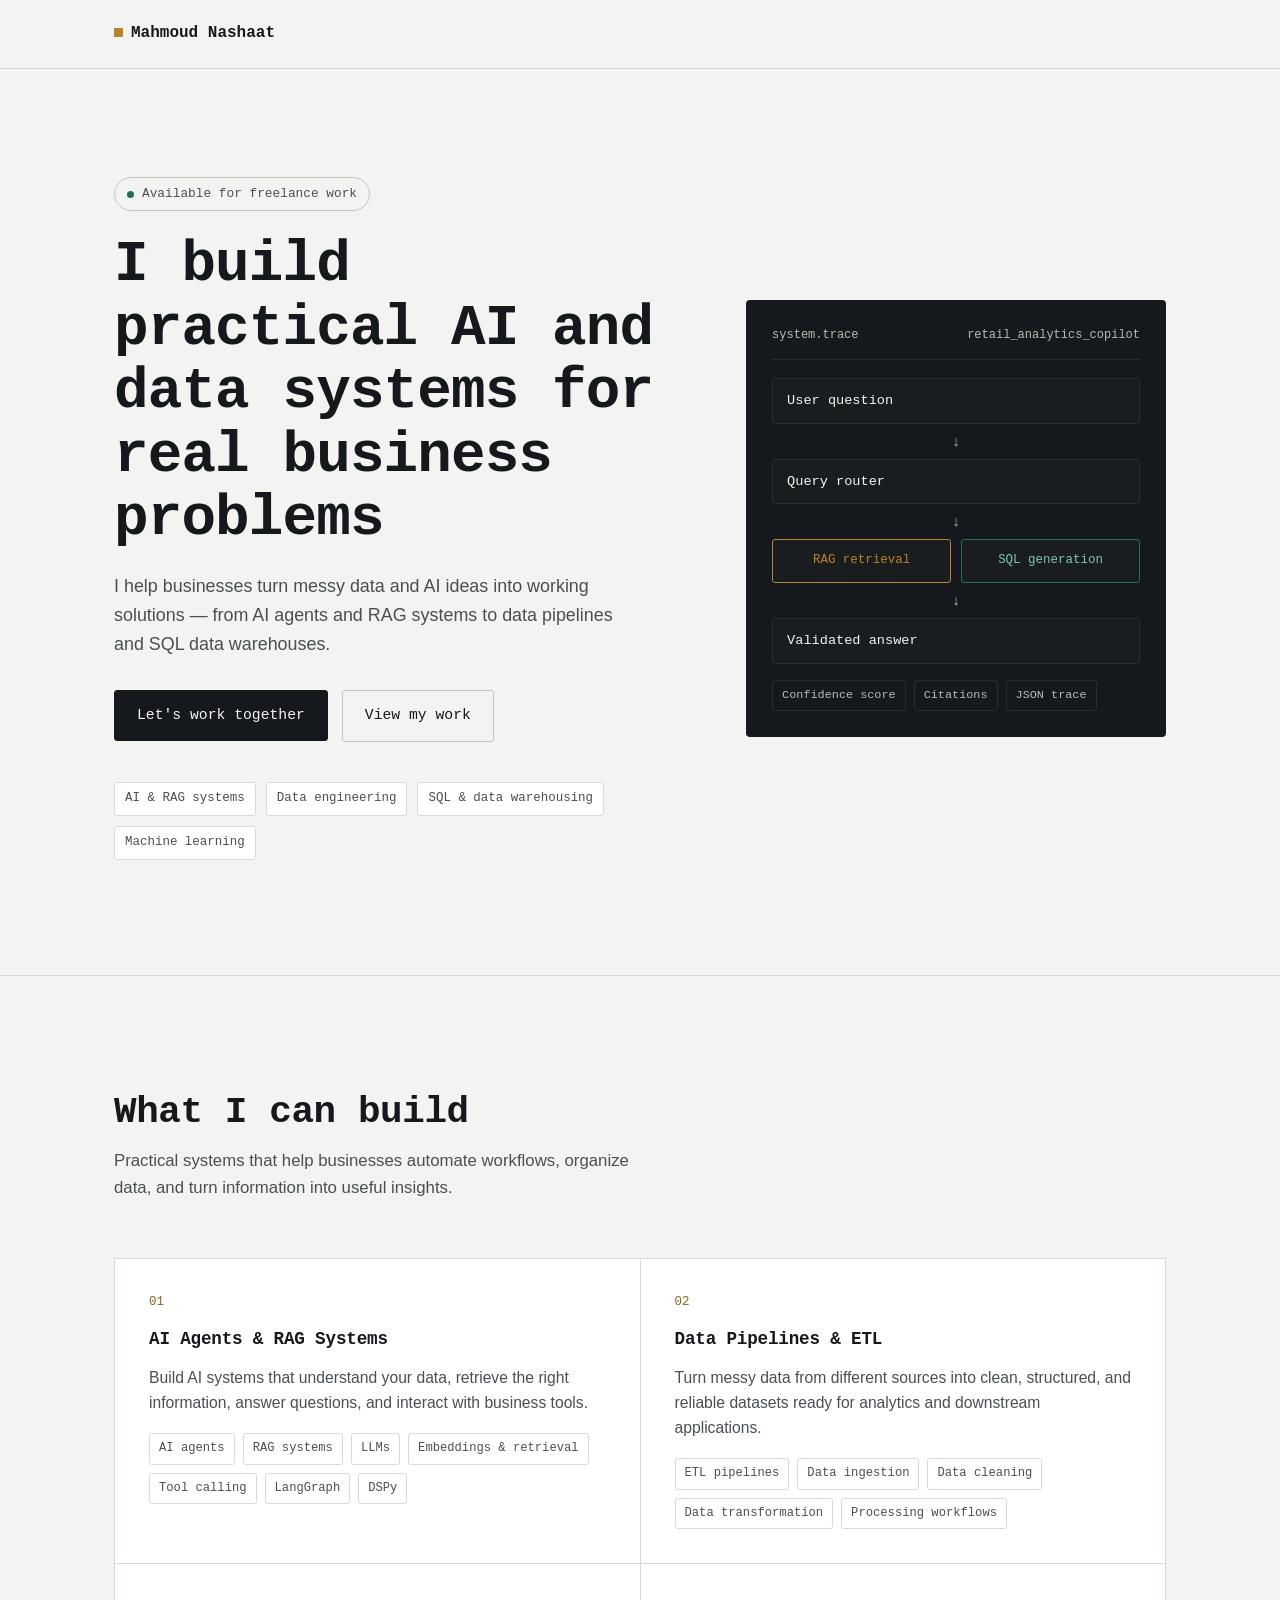
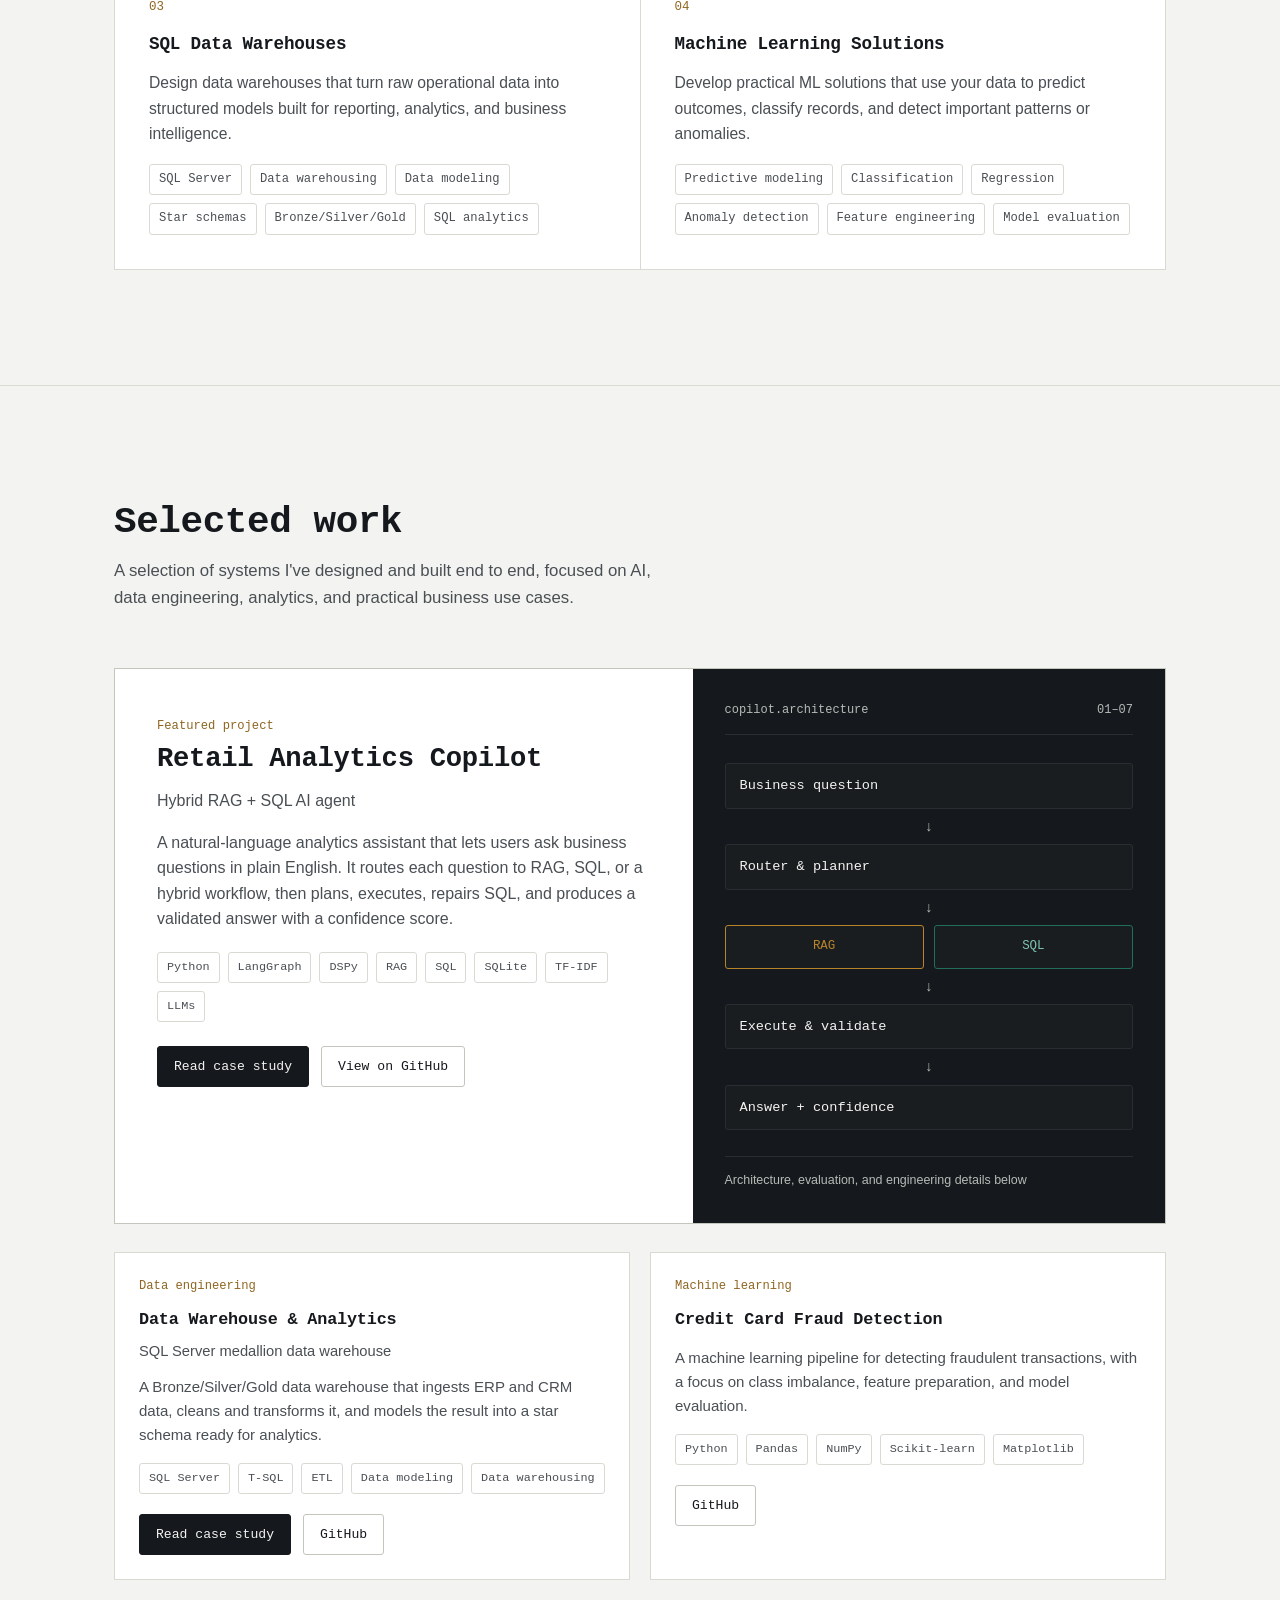
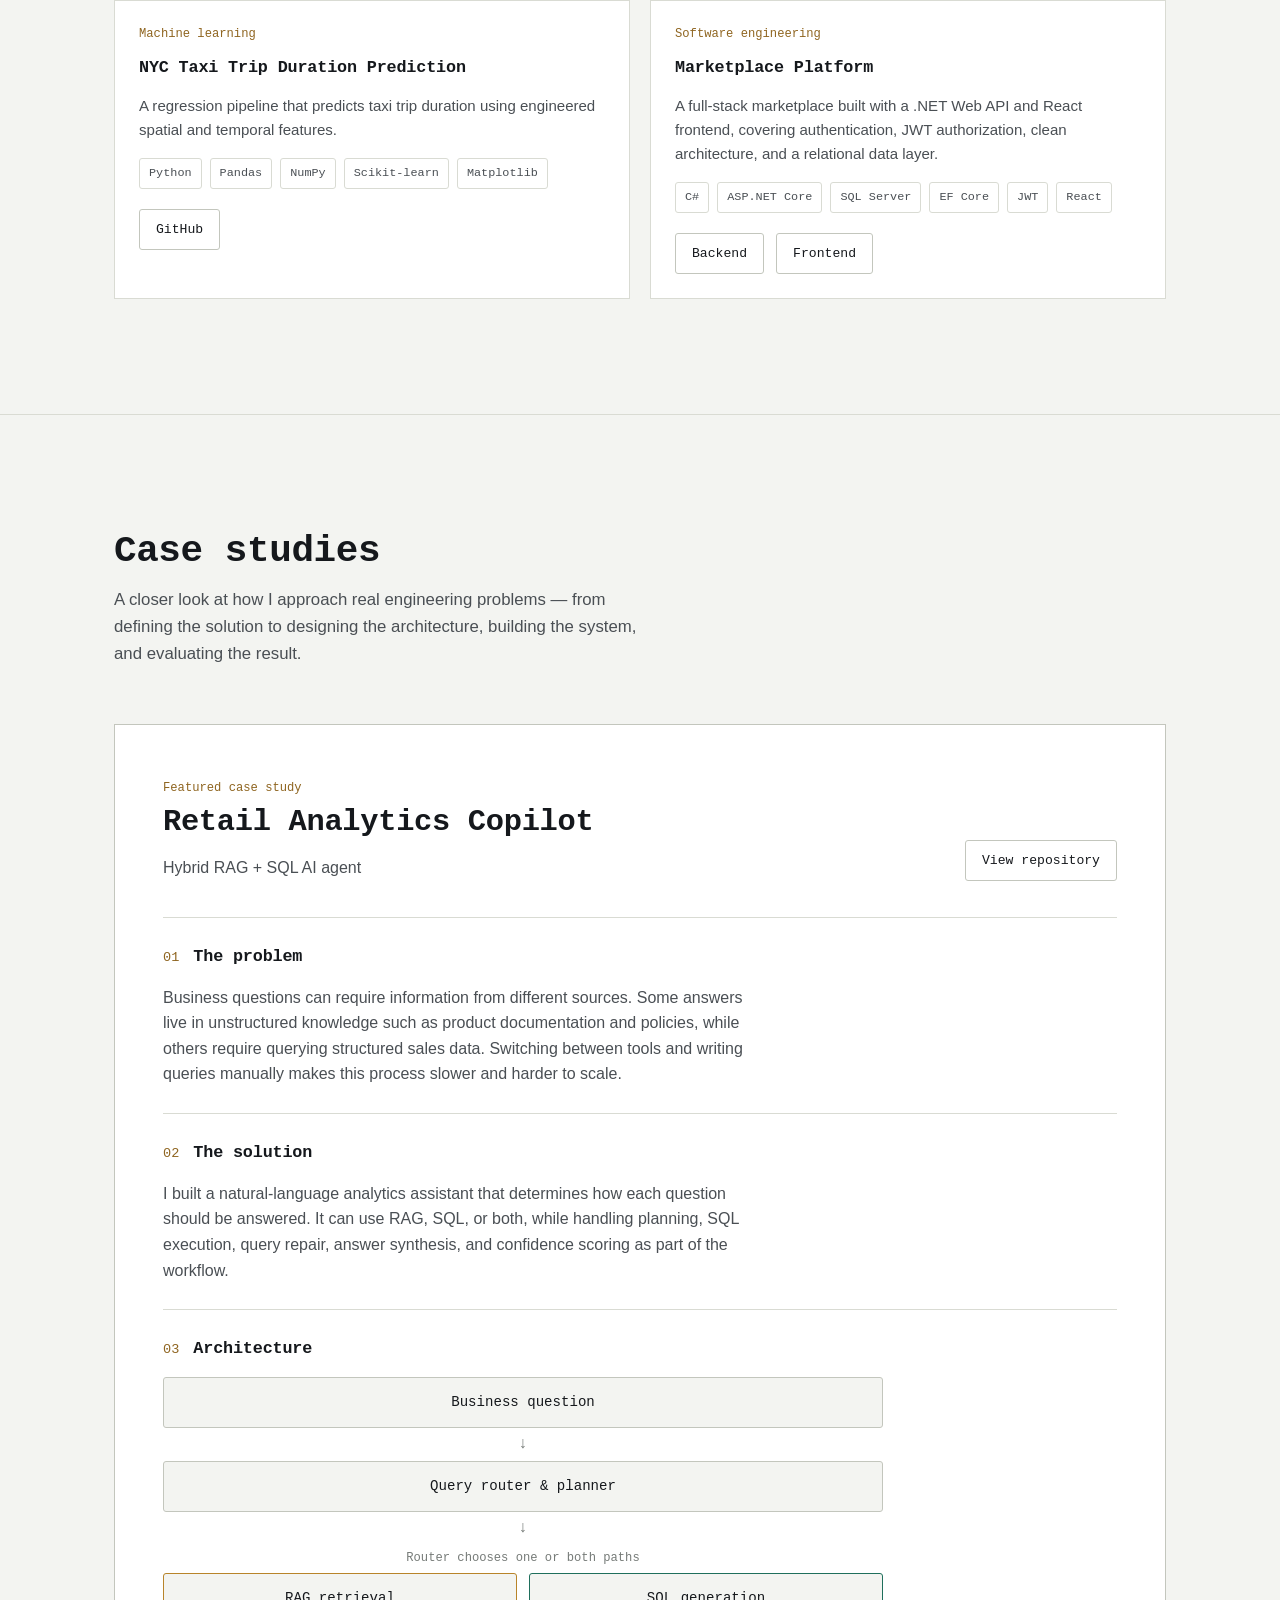
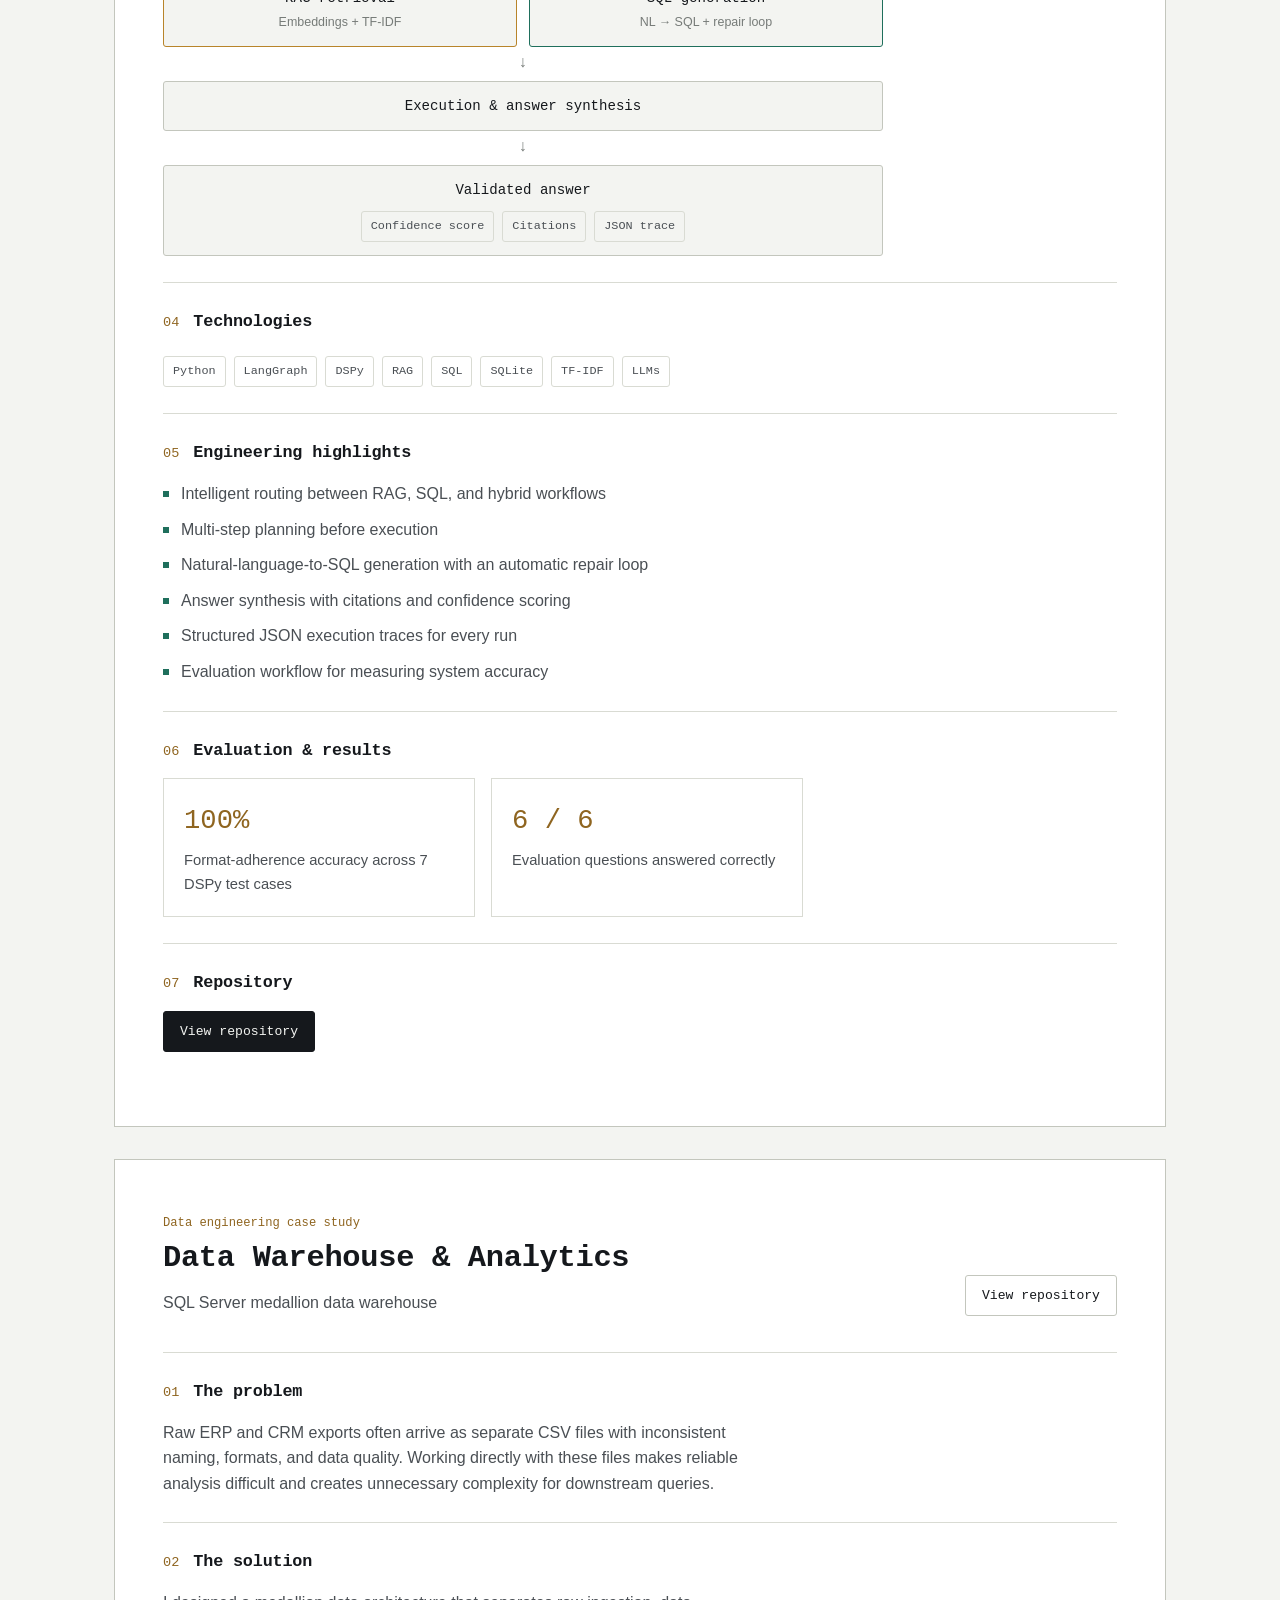
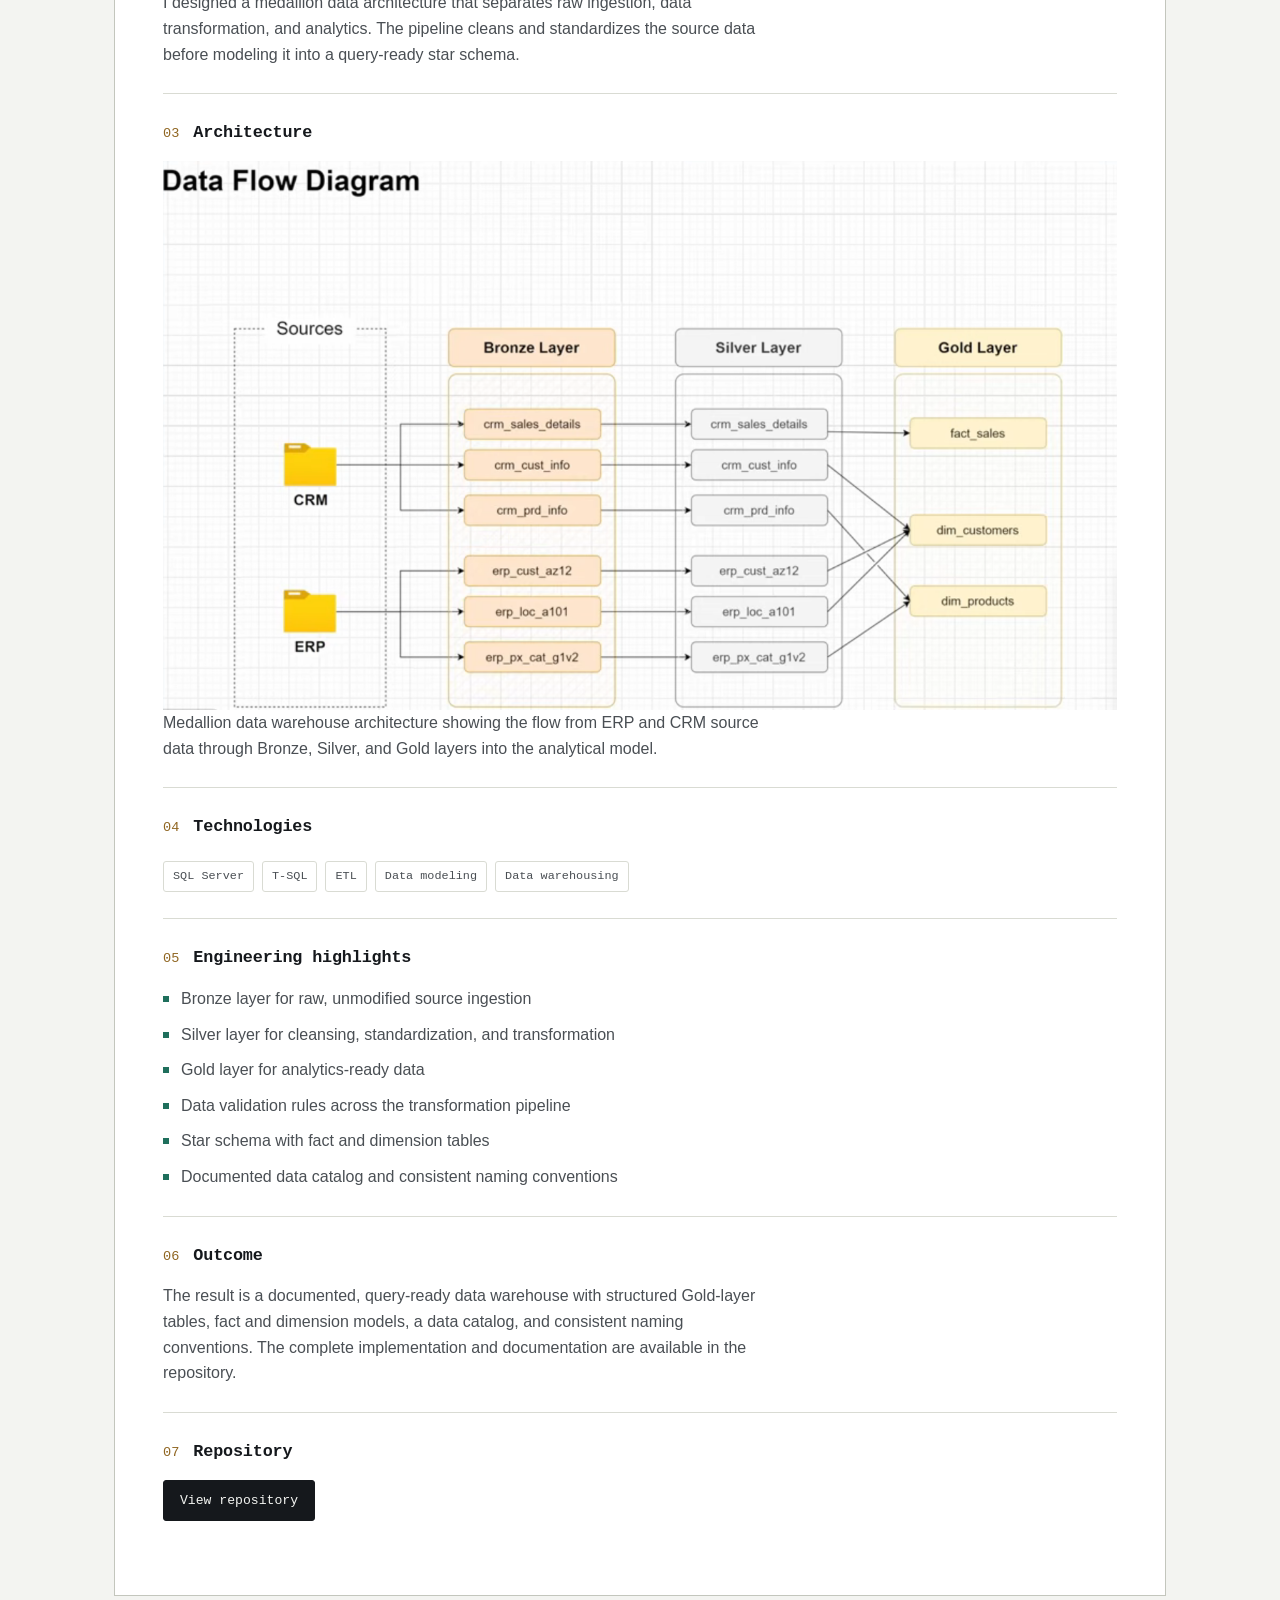
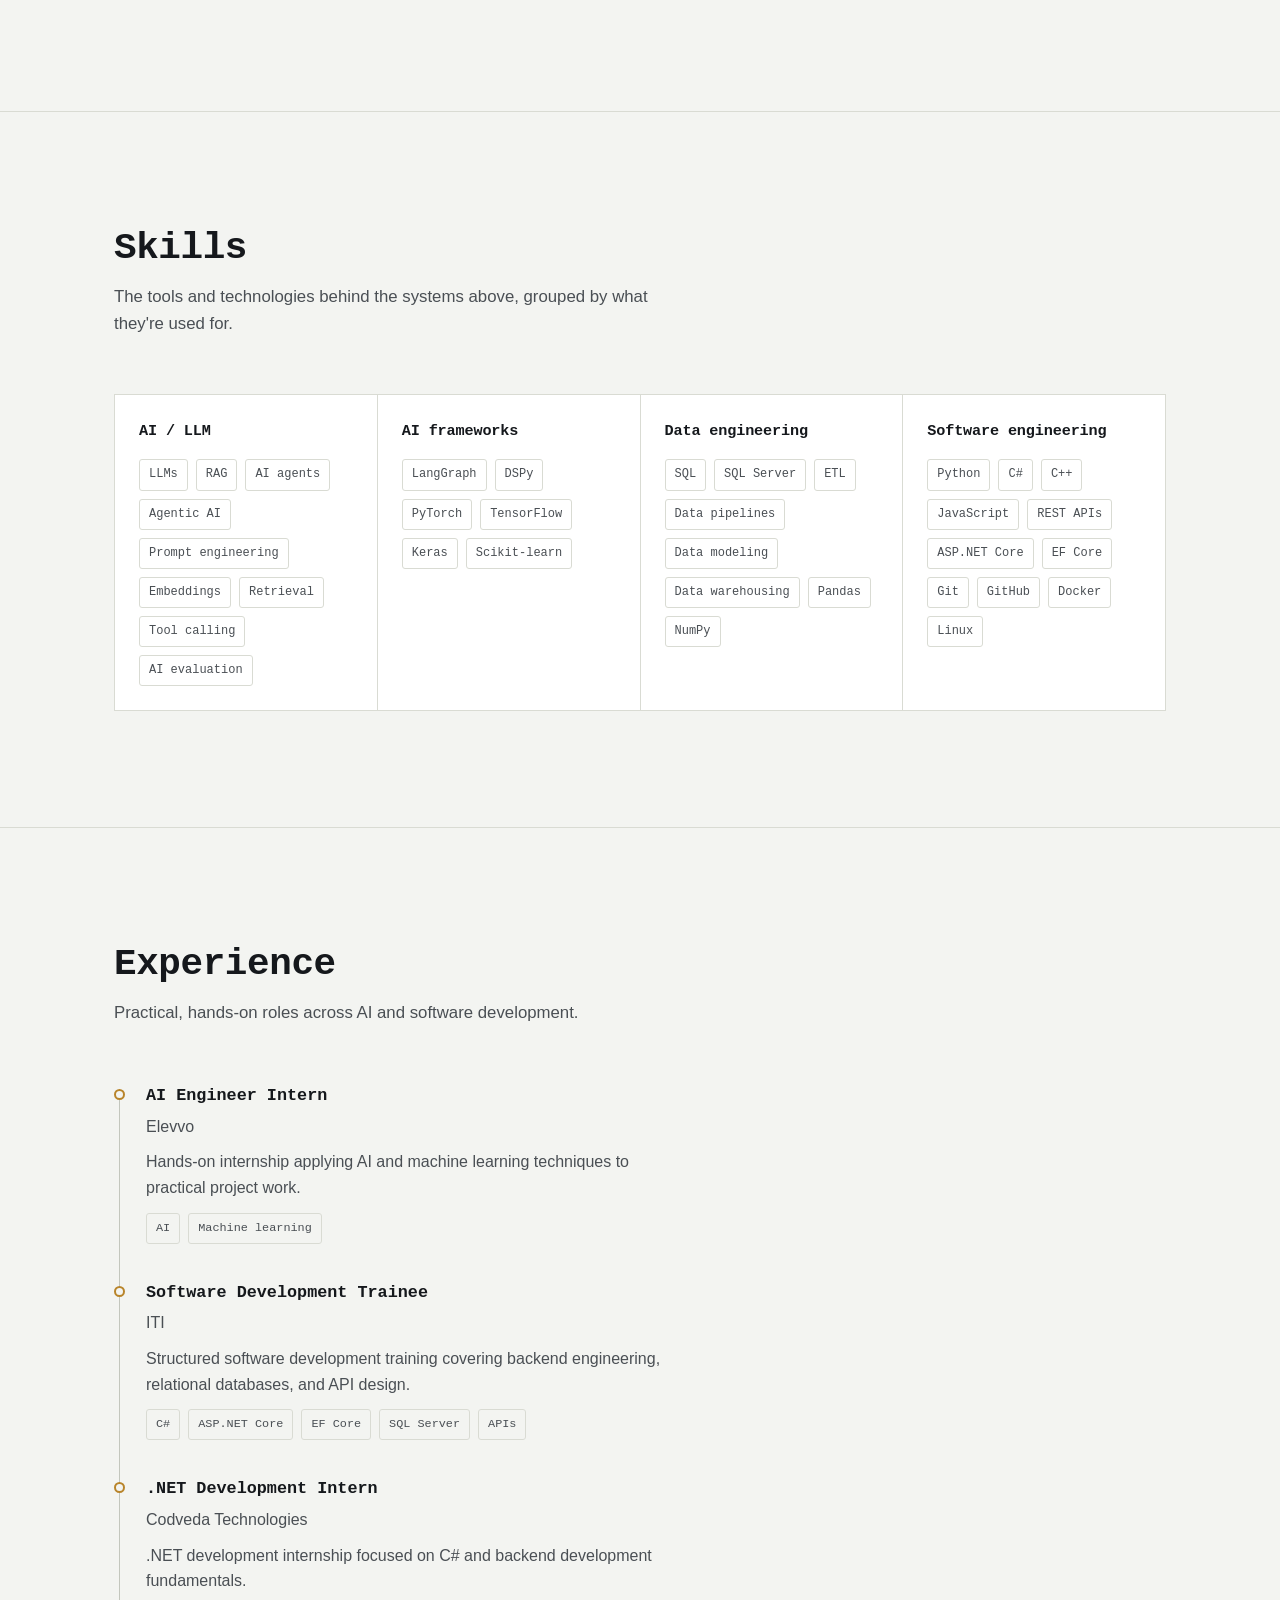
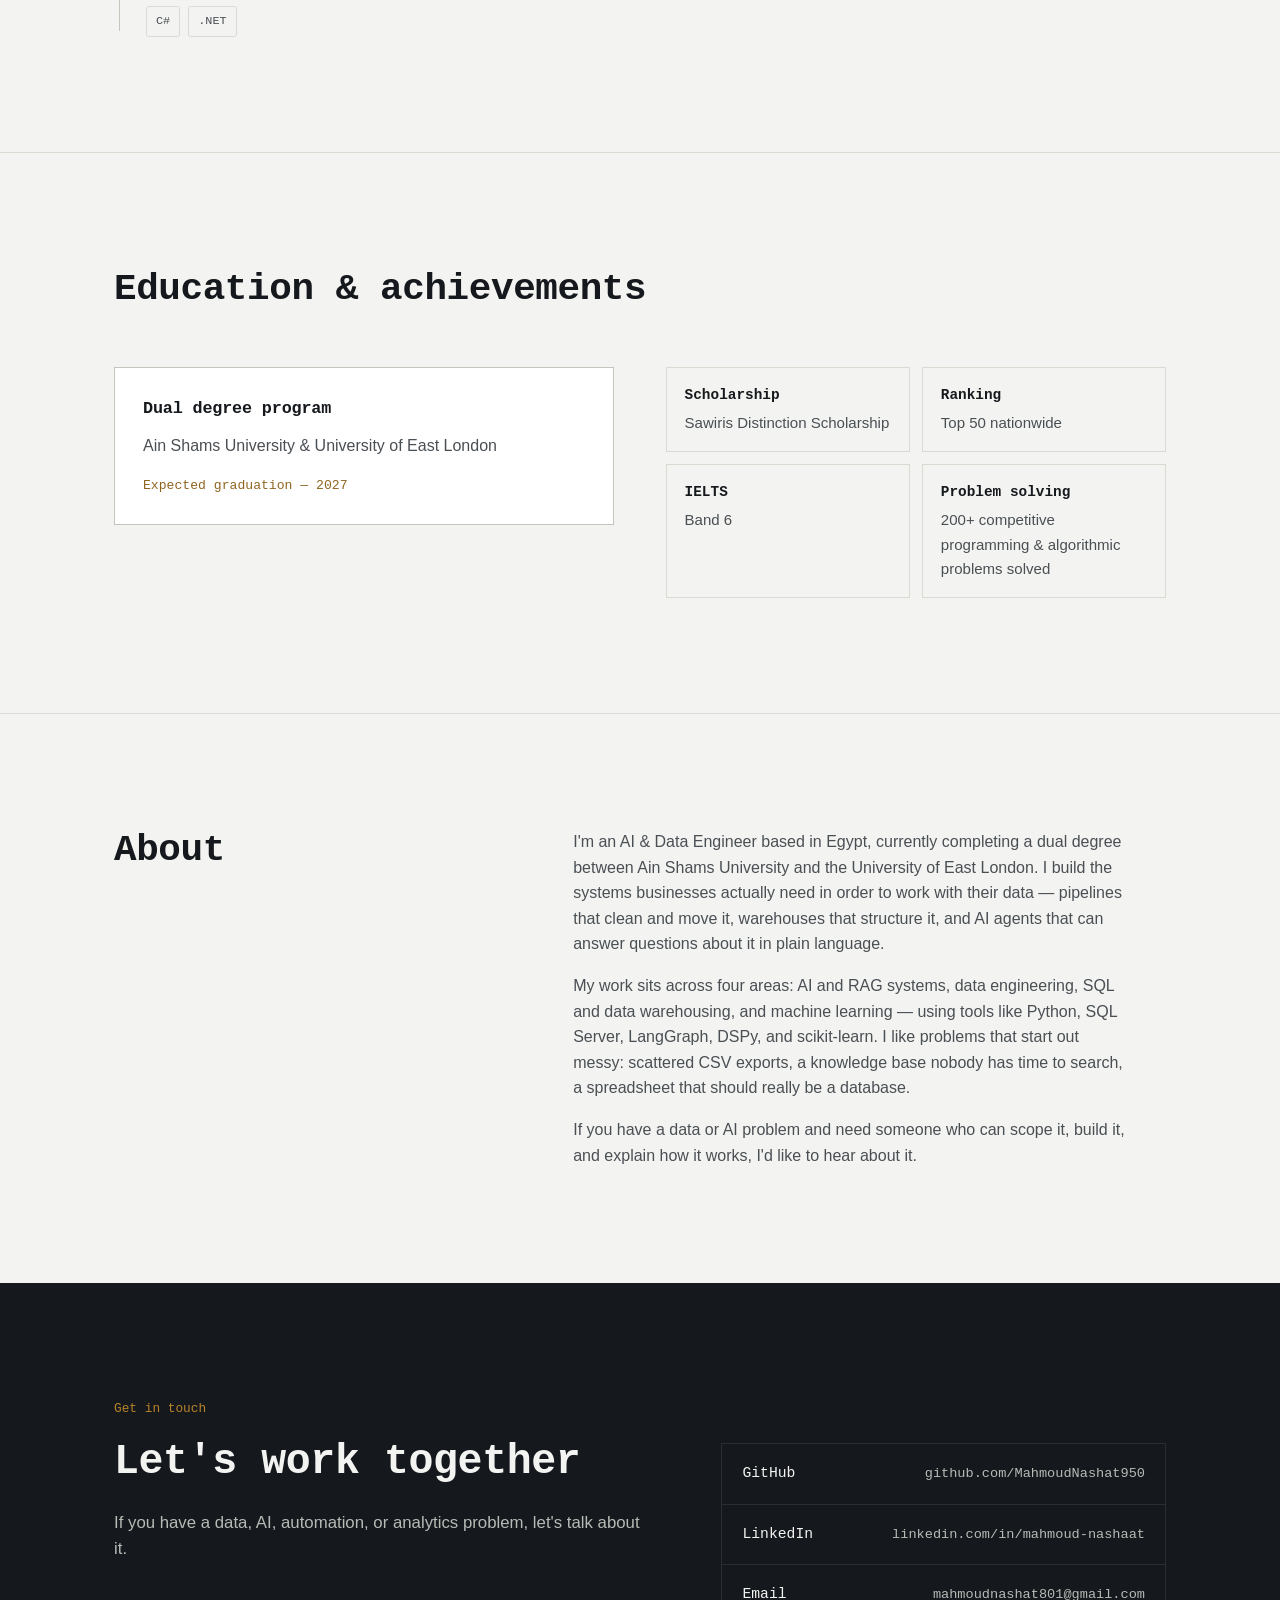
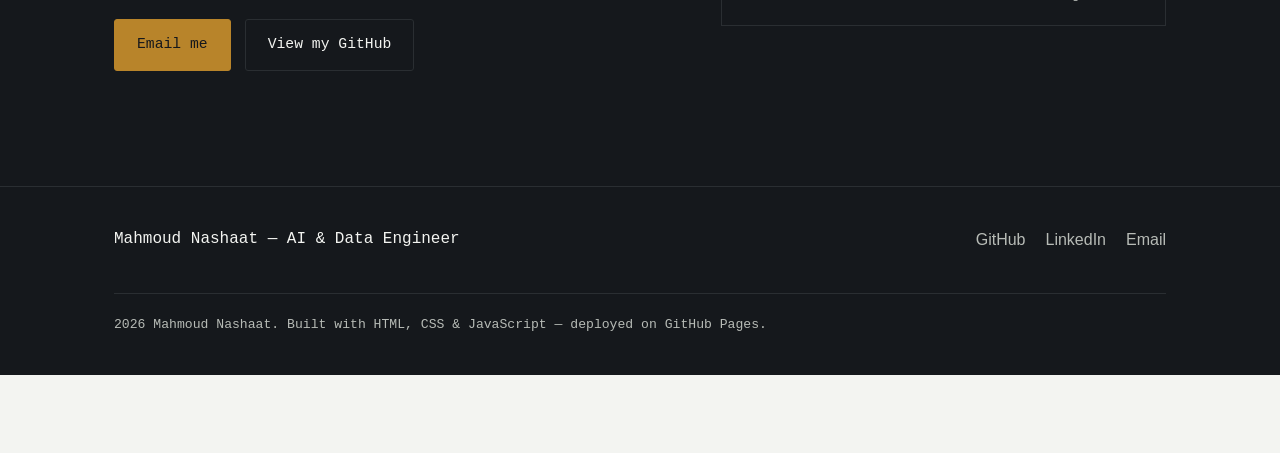
==== commit afc62bc7: "Update index.html" ====
--- a/index.html
+++ b/index.html
@@ -682,47 +682,24 @@
         </p>
       </div>
 
-      <div class="case-block">
-        <div class="case-block-head">
-          <span class="case-num">03</span>
-          <h4>Architecture</h4>
-        </div>
-
-        <div class="arch-pipeline">
-          <div class="arch-node">
-            Source files
-            <span class="arch-note">ERP + CRM CSV</span>
-          </div>
-
-          <div class="arch-pipeline-arrow">&#8594;</div>
-
-          <div class="arch-node bronze">
-            Bronze
-            <span class="arch-note">Raw ingestion</span>
-          </div>
-
-          <div class="arch-pipeline-arrow">&#8594;</div>
-
-          <div class="arch-node silver">
-            Silver
-            <span class="arch-note">Cleansing &amp; transform</span>
-          </div>
-
-          <div class="arch-pipeline-arrow">&#8594;</div>
-
-          <div class="arch-node gold">
-            Gold
-            <span class="arch-note">Analytical layer</span>
-          </div>
-
-          <div class="arch-pipeline-arrow">&#8594;</div>
-
-          <div class="arch-node">
-            Analytics
-            <span class="arch-note">Star schema</span>
-          </div>
-        </div>
-      </div>
+  <div class="case-block">
+  <div class="case-block-head">
+    <span class="case-num">03</span>
+    <h4>Architecture</h4>
+  </div>
+
+  <div class="architecture-image">
+    <img
+      src="assests/architecture.png"
+      alt="Data warehouse architecture showing ERP and CRM source data flowing through Bronze, Silver, and Gold layers into the analytical model"
+    >
+    <p class="architecture-caption">
+      Medallion data warehouse architecture showing the flow from ERP and CRM
+      source data through Bronze, Silver, and Gold layers into the analytical model.
+    </p>
+  </div>
+</div>
+
 
       <div class="case-block">
         <div class="case-block-head">
--- a/css/styles.css
+++ b/css/styles.css
@@ -172,9 +172,21 @@
 .brand-role { color: var(--ink-faint); font-weight: 400; font-size: 0.85rem; }
 
 .nav-links {
-  display: flex;
-  align-items: center;
-  gap: clamp(18px, 2.4vw, 32px);
+  position: fixed;
+  top: 68px;
+  left: 0;
+  right: 0;
+  height: calc(100vh - 68px);
+  height: calc(100dvh - 68px);
+  padding: 28px var(--gutter) calc(28px + env(safe-area-inset-bottom));
+  background: var(--paper);
+  flex-direction: column;
+  align-items: flex-start;
+  gap: 22px;
+  transform: translateX(100%);
+  transition: transform var(--dur) var(--ease);
+  overflow-y: auto;
+  -webkit-overflow-scrolling: touch;
 }
 .nav-links a {
   font-size: 0.95rem;
